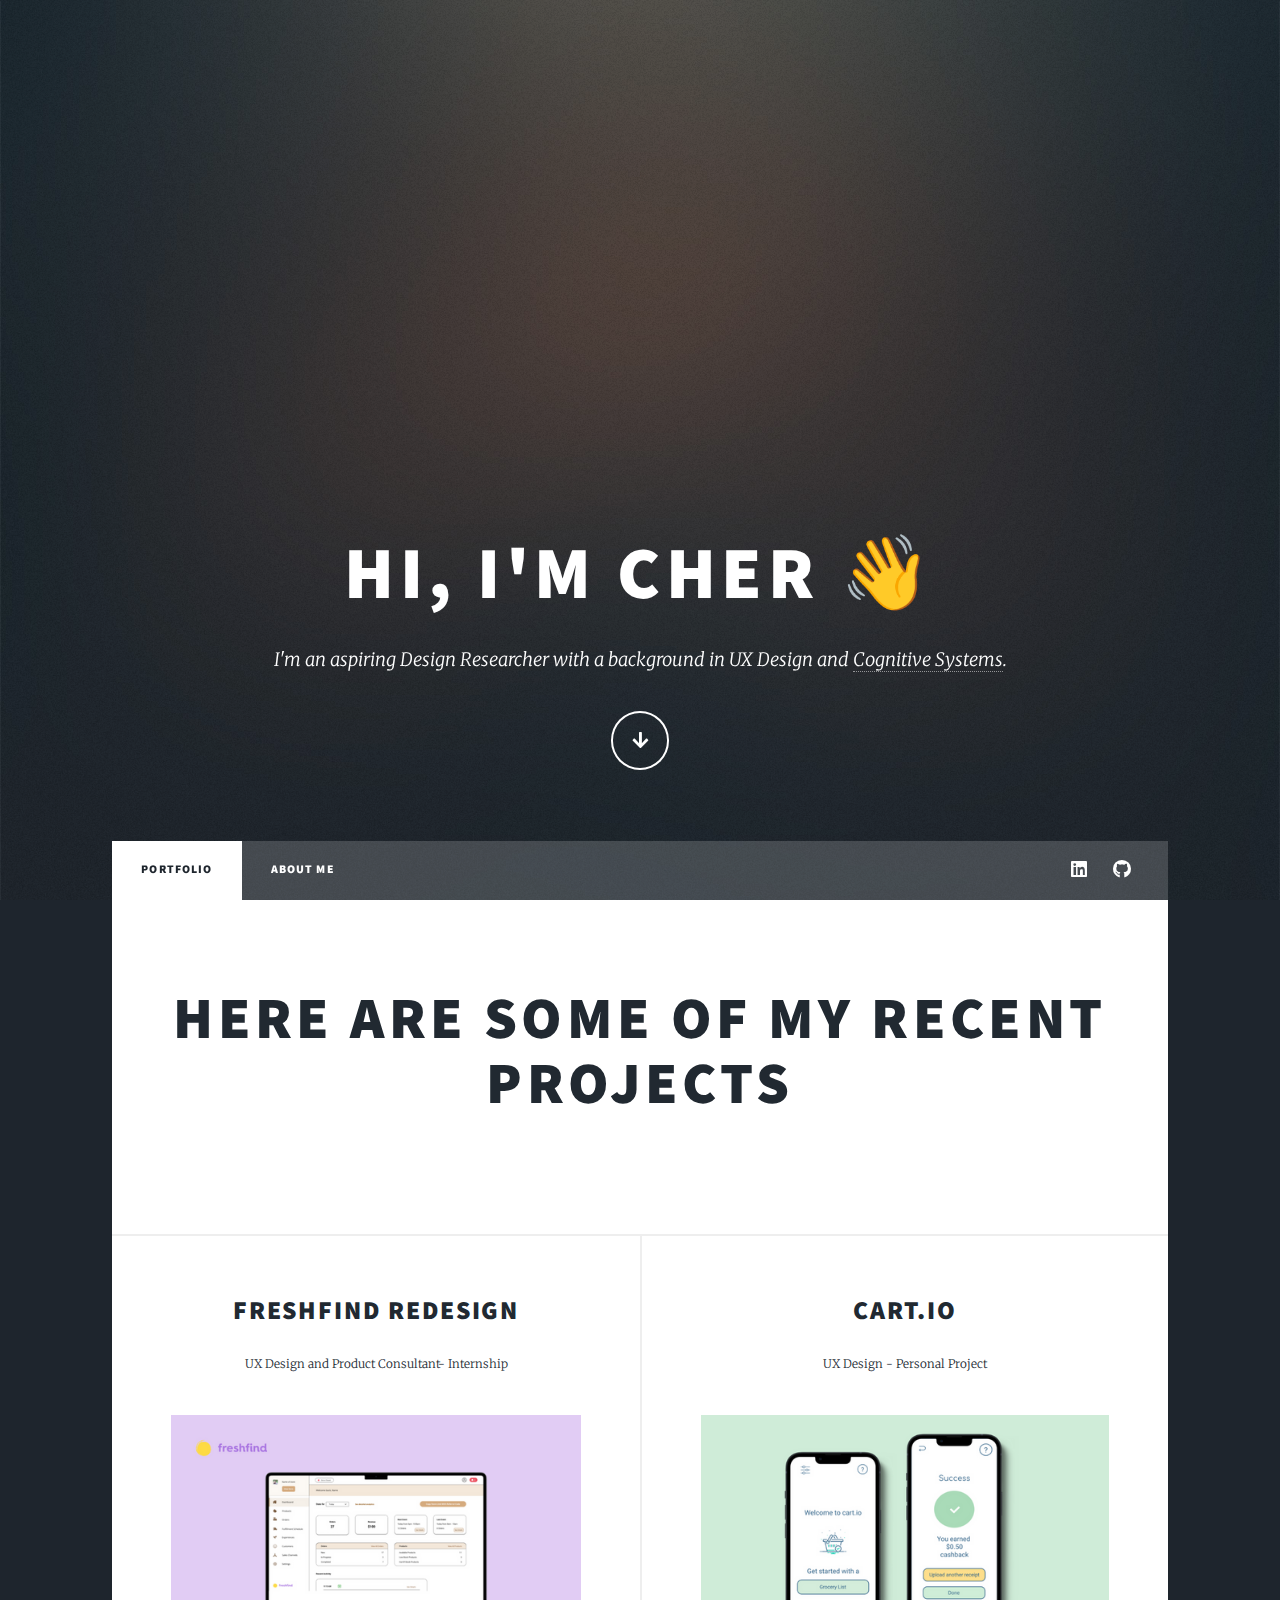
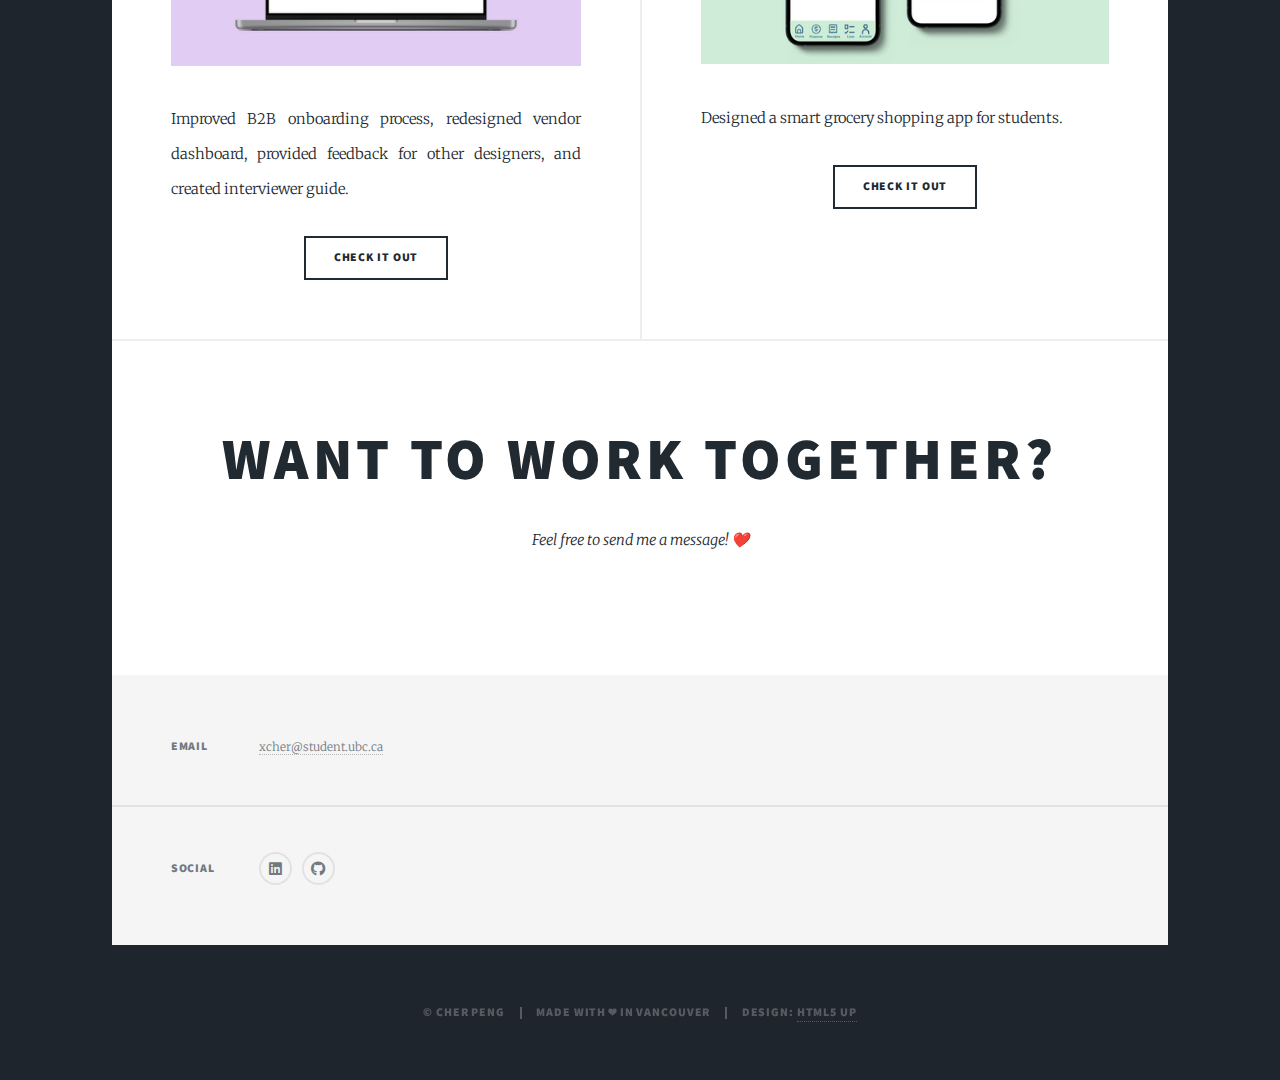
==== index.html @ 1775acbb "Add files via upload" ====
<!DOCTYPE HTML>
<!--
	Massively by HTML5 UP
	html5up.net | @ajlkn
	Free for personal and commercial use under the CCA 3.0 license (html5up.net/license)
-->
<html>
	<head>
		<title>Cher Peng</title>
		<link rel="shortcut icon" type="image/png" href="images/cher.png">
		<meta charset="utf-8" />
		<meta name="viewport" content="width=device-width, initial-scale=1, user-scalable=no" />
		<link rel="stylesheet" href="assets/css/main.css" />
		<noscript><link rel="stylesheet" href="assets/css/noscript.css" /></noscript>
	</head>
	<body class="is-preload">

		<!-- Wrapper -->
			<div id="wrapper" class="fade-in">

				<!-- Intro -->
					<div id="intro">
						<h1>Hi, I'm Cher &#128075;</h1>
						<p>I'm an aspiring Design Researcher with a background in UX Design and <a href="https://cogsys.ubc.ca/about-cogs-2/" target="_blank">Cognitive Systems</a>.</p>
						<div class="centered arrow" text-align="center">
							<ul class="actions">
								<li><a href="#header" class="button icon solid solo fa-arrow-down scrolly">Continue</a></li>
							</ul>
						</div>
					</div>

				<!-- Header -->
					<header id="header">
						<a href="about.html" class="logo">About Me</a>
					</header>

				<!-- Nav -->
					<nav id="nav">
						<ul class="links">
							<li class="active"><a href="index.html">Portfolio</a></li>
							<li><a href="about.html">About Me</a></li>
						</ul>
						<ul class="icons">
							<li><a href="https://www.linkedin.com/in/cher-peng/" target="_blank" class="icon brands fa-linkedin"><span class="label">LinkedIn</span></a></li>
							<li><a href="https://github.com/xcherpeng" target="_blank" class="icon brands fa-github"><span class="label">GitHub</span></a></li>
						</ul>
					</nav>

				<!-- Main -->
					<div id="main">

						<!-- Featured Post -->
							<article class="post featured">
								<header class="major">
									<h2>Here Are Some Of My Recent Projects</h2>
								</header>
							</article>

						<!-- Posts -->
							<section class="posts" id="posts">
								<!-- <article>
									<header>
										<h2><a href="purple.html">Purple Lotus<br />
										</a></h2>
										<span class="date">Product Management, UX Design - Innovation Accelator Project</span>
									</header>
									<a href="purple.html" class="image fit"><img src="images/pic02.png" alt="" /></a>
									<p>Developed a mental health education platform for Asian-Canadian Youth ages 13-24 to
										address cultural stigma and cultural competency gaps in the mental health industry.</p>
									<ul class="actions special">
										<li><a href="purple.html" class="button">Check It Out</a></li>
									</ul>
								</article> -->
								<article>
									<header>
										<h2><a href="freshfind.html">FreshFind Redesign</a></h2>
										<span class="date">UX Design and Product Consultant- Internship</span>
									</header>
									<a href="freshfind.html" class="image fit"><img src="images/freshfind.png" alt="" /></a>
									<p>Improved B2B onboarding process, redesigned vendor dashboard, provided feedback for other designers, and created interviewer guide.</p>
									<ul class="actions special">
										<li><a href="freshfind.html" class="button">Check It Out</a></li>
									</ul>
								</article>
								<!-- <article>
									<header>
										<h2><a href="https://github.com/xcherpeng/Mr_Hippocampus" target="_blank">Mr_Hippocampus</a></h2>
										<span class="date">Project Management, C#, Unity, <br />Machine Learning - Robot Tournament</span>
									</header>
									<a href="https://github.com/xcherpeng/Mr_Hippocampus" target="_blank" class="image fit"><img src="images/pic04.png" alt="" /></a>
									<p>Led a development team to train and implement a ball-collecting robot built in Unity using C#, Generative Adversarial Imitation Learning (GAIL) and 
										Behavioural Cloning.
									</p>
									<ul class="actions special">
										<li><a href="https://github.com/xcherpeng/Mr_Hippocampus" target="_blank" class="button">Check It Out</a></li>
									</ul>
								</article> -->
								
								<article>
									<header>
										<h2><a href="cartio.html">Cart.io</a></h2>
										<span class="date">UX Design - Personal Project</span>
									</header>
									<a href="cartio.html" class="image fit"><img src="images/pic03.png" alt="" /></a>
									<p>Designed a smart grocery shopping app for students.</p>
									<ul class="actions special">
										<li><a href="cartio.html" class="button">Check It Out</a></li>
									</ul>
								</article>
							</section>


						<!-- A Lil Bit About Me -->
						<article class="post featured">
							<header class="major" id="about">
								<h2>Want to Work Together?</h2>
								<p>Feel free to send me a message! ❤️<br /></p>
							</header>
						</article>

					</div>

				<!-- Footer -->
					<footer id="footer">
						<section class="split contact">
							<section>
								<h3>Email</h3>
								<p><a href="#">xcher@student.ubc.ca</a></p>
							</section>
							<section>
								<h3>Social</h3>
								<ul class="icons alt">
									<li><a href="https://www.linkedin.com/in/cher-peng/" target="_blank" class="icon brands fa-linkedin"><span class="label">LinkedIn</span></a></li>
									<li><a href="https://github.com/xcherpeng" target="_blank" class="icon brands fa-github"><span class="label">GitHub</span></a></li>
								</ul>
							</section>
						</section>
					</footer>

				<!-- Copyright -->
					<div id="copyright">
						<ul><li>&copy; Cher Peng</li><li>Made With &#10084; in Vancouver </li><li>Design: <a href="https://html5up.net">HTML5 UP</a></li></ul>
					</div>

			</div>

		<!-- Scripts -->
			<script src="assets/js/jquery.min.js"></script>
			<script src="assets/js/jquery.scrollex.min.js"></script>
			<script src="assets/js/jquery.scrolly.min.js"></script>
			<script src="assets/js/browser.min.js"></script>
			<script src="assets/js/breakpoints.min.js"></script>
			<script src="assets/js/util.js"></script>
			<script src="assets/js/main.js"></script>

	</body>
</html>
---- assets/css/main.css ----
@import url(fontawesome-all.min.css);
@import url("https://fonts.googleapis.com/css?family=Merriweather:300,700,300italic,700italic|Source+Sans+Pro:900");

/*
	Massively by HTML5 UP
	html5up.net | @ajlkn
	Free for personal and commercial use under the CCA 3.0 license (html5up.net/license)
*/

html, body, div, span, applet, object,
iframe, h1, h2, h3, h4, h5, h6, p, blockquote,
pre, a, abbr, acronym, address, big, cite,
code, del, dfn, em, img, ins, kbd, q, s, samp,
small, strike, strong, sub, sup, tt, var, b,
u, i, center, dl, dt, dd, ol, ul, li, fieldset,
form, label, legend, table, caption, tbody,
tfoot, thead, tr, th, td, article, aside,
canvas, details, embed, figure, figcaption,
footer, header, hgroup, menu, nav, output, ruby,
section, summary, time, mark, audio, video {
	margin: 0;
	padding: 0;
	border: 0;
	font-size: 100%;
	font: inherit;
	vertical-align: baseline;}

article, aside, details, figcaption, figure,
footer, header, hgroup, menu, nav, section {
	display: block;}

body {
	line-height: 1;
}

ol, ul {
	list-style: none;
}

blockquote, q {
	quotes: none;
}

	blockquote:before, blockquote:after, q:before, q:after {
		content: '';
		content: none;
	}

table {
	border-collapse: collapse;
	border-spacing: 0;
}

body {
	-webkit-text-size-adjust: none;
}

mark {
	background-color: transparent;
	color: inherit;
}

input::-moz-focus-inner {
	border: 0;
	padding: 0;
}

input, select, textarea {
	-moz-appearance: none;
	-webkit-appearance: none;
	-ms-appearance: none;
	appearance: none;
}

/* Basic */

	@-ms-viewport {
		width: device-width;
	}

	body {
		-ms-overflow-style: scrollbar;
	}

	@media screen and (max-width: 480px) {

		html, body {
			min-width: 320px;
		}

	}

	html {
		box-sizing: border-box;
	}

	*, *:before, *:after {
		box-sizing: inherit;
	}

	body {
		background-color: #1e252d;
	}

		body.is-preload *, body.is-preload *:before, body.is-preload *:after {
			-moz-animation: none !important;
			-webkit-animation: none !important;
			-ms-animation: none !important;
			animation: none !important;
			-moz-transition: none !important;
			-webkit-transition: none !important;
			-ms-transition: none !important;
			transition: none !important;
		}

/* Type */

	html {
		font-size: 16pt;
	}

		@media screen and (max-width: 1680px) {

			html {
				font-size: 12pt;
			}

		}

		@media screen and (max-width: 1280px) {

			html {
				font-size: 11pt;
			}

		}

		@media screen and (max-width: 360px) {

			html {
				font-size: 10pt;
			}

		}

	body {
		color: #212931;
	}

	body, input, select, textarea {
		font-family: "Merriweather", Georgia, serif;
		font-weight: 300;
		font-size: 1rem;
		line-height: 2.375;
	}

	a {
		-moz-transition: color 0.2s ease-in-out, background-color 0.2s ease-in-out, border-color 0.2s ease-in-out, box-shadow 0.2s ease-in-out;
		-webkit-transition: color 0.2s ease-in-out, background-color 0.2s ease-in-out, border-color 0.2s ease-in-out, box-shadow 0.2s ease-in-out;
		-ms-transition: color 0.2s ease-in-out, background-color 0.2s ease-in-out, border-color 0.2s ease-in-out, box-shadow 0.2s ease-in-out;
		transition: color 0.2s ease-in-out, background-color 0.2s ease-in-out, border-color 0.2s ease-in-out, box-shadow 0.2s ease-in-out;
		border-bottom: dotted 1px;
		text-decoration: none;
	}

		a:hover {
			border-bottom-color: transparent;
		}

	strong, b {
		font-weight: 600;
	}

	em, i {
		font-style: italic;
	}

	p {
		text-align: justify;
		margin: 0 0 2rem 0;
	}

	h1, h2, h3, h4, h5, h6 {
		font-family: "Source Sans Pro", Helvetica, sans-serif;
		font-weight: 900;
		line-height: 1.5;
		letter-spacing: 0.075em;
		text-transform: uppercase;
		margin: 0 0 1rem 0;
	}

		h1 a, h2 a, h3 a, h4 a, h5 a, h6 a {
			border-bottom: 0;
			color: inherit;
			text-decoration: none;
		}

	h1 {
		font-size: 4rem;
		line-height: 1.1;
		margin: 0 0 2rem 0;
	}

	h2 {
		font-size: 1.75rem;
		line-height: 1.3;
		margin: 0 0 1.5rem 0;
	}


	h3 {
		font-size: 1.25rem;
		margin: 0 0 1.5rem 0;
	}

	h4 {
		font-size: 1rem;
	}

	h5 {
		font-size: 0.9rem;
	}

	h6 {
		font-size: 0.8rem;
	}

	sub {
		font-size: 0.8rem;
		position: relative;
		top: 0.5rem;
	}

	sup {
		font-size: 0.8rem;
		position: relative;
		top: -0.5rem;
	}

	blockquote {
		border-left: solid 4px;
		font-style: italic;
		margin: 0 0 2rem 0;
		padding: 0.5rem 0 0.5rem 2rem;
	}

	code {
		border: solid 2px;
		font-family: "Courier New", monospace;
		font-size: 0.9rem;
		margin: 0 0.25rem;
		padding: 0.25rem 0.65rem;
	}

	pre {
		-webkit-overflow-scrolling: touch;
		font-family: "Courier New", monospace;
		font-size: 0.9rem;
		margin: 0 0 2rem 0;
	}

		pre code {
			display: block;
			line-height: 1.75;
			padding: 1rem 1.5rem;
			overflow-x: auto;
		}

	hr {
		border: 0;
		border-bottom: solid 2px;
		margin: 3rem 0;
	}

		hr.major {
			margin: 5rem 0;
		}

	.align-left {
		text-align: left;
	}

	.align-center {
		text-align: center;
	}

	.align-right {
		text-align: right;
	}

	input, select, textarea {
		color: #212931;
	}

	a {
		color: #212931;
		border-bottom-color: rgba(33, 41, 49, 0.5);
	}

		a:hover {
			border-bottom-color: transparent;
			color: #18bfef !important;
		}

	strong, b {
		color: #212931;
	}

	h1, h2, h3, h4, h5, h6 {
		color: #212931;
	}

	blockquote {
		border-left-color: #eeeeee;
	}

	code {
		background: rgba(220, 220, 220, 0.25);
		border-color: #eeeeee;
	}

	hr {
		border-bottom-color: #eeeeee;
	}

/* Row */

	.row {
		display: flex;
		flex-wrap: wrap;
		box-sizing: border-box;
		align-items: stretch;
	}

		.row > * {
			box-sizing: border-box;
		}

		.row.gtr-uniform > * > :last-child {
			margin-bottom: 0;
		}

		.row.aln-left {
			justify-content: flex-start;
		}

		.row.aln-center {
			justify-content: center;
		}

		.row.aln-right {
			justify-content: flex-end;
		}

		.row.aln-top {
			align-items: flex-start;
		}

		.row.aln-middle {
			align-items: center;
		}

		.row.aln-bottom {
			align-items: flex-end;
		}

		.row > .imp {
			order: -1;
		}

		.row > .col-1 {
			width: 8.33333%;
		}

		.row > .off-1 {
			margin-left: 8.33333%;
		}

		.row > .col-2 {
			width: 16.66667%;
		}

		.row > .off-2 {
			margin-left: 16.66667%;
		}

		.row > .col-3 {
			width: 25%;
		}

		.row > .off-3 {
			margin-left: 25%;
		}

		.row > .col-4 {
			width: 33.33333%;
		}

		.row > .off-4 {
			margin-left: 33.33333%;
		}

		.row > .col-5 {
			width: 41.66667%;
		}

		.row > .off-5 {
			margin-left: 41.66667%;
		}

		.row > .col-6 {
			width: 50%;
		}

		.row > .off-6 {
			margin-left: 50%;
		}

		.row > .col-7 {
			width: 58.33333%;
		}

		.row > .off-7 {
			margin-left: 58.33333%;
		}

		.row > .col-8 {
			width: 66.66667%;
		}

		.row > .off-8 {
			margin-left: 66.66667%;
		}

		.row > .col-9 {
			width: 75%;
		}

		.row > .off-9 {
			margin-left: 75%;
		}

		.row > .col-10 {
			width: 83.33333%;
		}

		.row > .off-10 {
			margin-left: 83.33333%;
		}

		.row > .col-11 {
			width: 91.66667%;
		}

		.row > .off-11 {
			margin-left: 91.66667%;
		}

		.row > .col-12 {
			width: 100%;
		}

		.row > .off-12 {
			margin-left: 100%;
		}

		.row.gtr-0 {
			margin-top: 0;
			margin-left: 0rem;
		}

			.row.gtr-0 > * {
				padding: 0 0 0 0rem;
			}

			.row.gtr-0.gtr-uniform {
				margin-top: 0rem;
			}

				.row.gtr-0.gtr-uniform > * {
					padding-top: 0rem;
				}

		.row.gtr-25 {
			margin-top: 0;
			margin-left: -0.375rem;
		}

			.row.gtr-25 > * {
				padding: 0 0 0 0.375rem;
			}

			.row.gtr-25.gtr-uniform {
				margin-top: -0.375rem;
			}

				.row.gtr-25.gtr-uniform > * {
					padding-top: 0.375rem;
				}

		.row.gtr-50 {
			margin-top: 0;
			margin-left: -0.75rem;
		}

			.row.gtr-50 > * {
				padding: 0 0 0 0.75rem;
			}

			.row.gtr-50.gtr-uniform {
				margin-top: -0.75rem;
			}

				.row.gtr-50.gtr-uniform > * {
					padding-top: 0.75rem;
				}

		.row {
			margin-top: 0;
			margin-left: -1.5rem;
		}

			.row > * {
				padding: 0 0 0 1.5rem;
			}

			.row.gtr-uniform {
				margin-top: -1.5rem;
			}

				.row.gtr-uniform > * {
					padding-top: 1.5rem;
				}

		.row.gtr-150 {
			margin-top: 0;
			margin-left: -2.25rem;
		}

			.row.gtr-150 > * {
				padding: 0 0 0 2.25rem;
			}

			.row.gtr-150.gtr-uniform {
				margin-top: -2.25rem;
			}

				.row.gtr-150.gtr-uniform > * {
					padding-top: 2.25rem;
				}

		.row.gtr-200 {
			margin-top: 0;
			margin-left: -3rem;
		}

			.row.gtr-200 > * {
				padding: 0 0 0 3rem;
			}

			.row.gtr-200.gtr-uniform {
				margin-top: -3rem;
			}

				.row.gtr-200.gtr-uniform > * {
					padding-top: 3rem;
				}

		@media screen and (max-width: 1680px) {

			.row {
				display: flex;
				flex-wrap: wrap;
				box-sizing: border-box;
				align-items: stretch;
			}

				.row > * {
					box-sizing: border-box;
				}

				.row.gtr-uniform > * > :last-child {
					margin-bottom: 0;
				}

				.row.aln-left {
					justify-content: flex-start;
				}

				.row.aln-center {
					justify-content: center;
				}

				.row.aln-right {
					justify-content: flex-end;
				}

				.row.aln-top {
					align-items: flex-start;
				}

				.row.aln-middle {
					align-items: center;
				}

				.row.aln-bottom {
					align-items: flex-end;
				}

				.row > .imp-xlarge {
					order: -1;
				}

				.row > .col-1-xlarge {
					width: 8.33333%;
				}

				.row > .off-1-xlarge {
					margin-left: 8.33333%;
				}

				.row > .col-2-xlarge {
					width: 16.66667%;
				}

				.row > .off-2-xlarge {
					margin-left: 16.66667%;
				}

				.row > .col-3-xlarge {
					width: 25%;
				}

				.row > .off-3-xlarge {
					margin-left: 25%;
				}

				.row > .col-4-xlarge {
					width: 33.33333%;
				}

				.row > .off-4-xlarge {
					margin-left: 33.33333%;
				}

				.row > .col-5-xlarge {
					width: 41.66667%;
				}

				.row > .off-5-xlarge {
					margin-left: 41.66667%;
				}

				.row > .col-6-xlarge {
					width: 50%;
				}

				.row > .off-6-xlarge {
					margin-left: 50%;
				}

				.row > .col-7-xlarge {
					width: 58.33333%;
				}

				.row > .off-7-xlarge {
					margin-left: 58.33333%;
				}

				.row > .col-8-xlarge {
					width: 66.66667%;
				}

				.row > .off-8-xlarge {
					margin-left: 66.66667%;
				}

				.row > .col-9-xlarge {
					width: 75%;
				}

				.row > .off-9-xlarge {
					margin-left: 75%;
				}

				.row > .col-10-xlarge {
					width: 83.33333%;
				}

				.row > .off-10-xlarge {
					margin-left: 83.33333%;
				}

				.row > .col-11-xlarge {
					width: 91.66667%;
				}

				.row > .off-11-xlarge {
					margin-left: 91.66667%;
				}

				.row > .col-12-xlarge {
					width: 100%;
				}

				.row > .off-12-xlarge {
					margin-left: 100%;
				}

				.row.gtr-0 {
					margin-top: 0;
					margin-left: 0rem;
				}

					.row.gtr-0 > * {
						padding: 0 0 0 0rem;
					}

					.row.gtr-0.gtr-uniform {
						margin-top: 0rem;
					}

						.row.gtr-0.gtr-uniform > * {
							padding-top: 0rem;
						}

				.row.gtr-25 {
					margin-top: 0;
					margin-left: -0.375rem;
				}

					.row.gtr-25 > * {
						padding: 0 0 0 0.375rem;
					}

					.row.gtr-25.gtr-uniform {
						margin-top: -0.375rem;
					}

						.row.gtr-25.gtr-uniform > * {
							padding-top: 0.375rem;
						}

				.row.gtr-50 {
					margin-top: 0;
					margin-left: -0.75rem;
				}

					.row.gtr-50 > * {
						padding: 0 0 0 0.75rem;
					}

					.row.gtr-50.gtr-uniform {
						margin-top: -0.75rem;
					}

						.row.gtr-50.gtr-uniform > * {
							padding-top: 0.75rem;
						}

				.row {
					margin-top: 0;
					margin-left: -1.5rem;
				}

					.row > * {
						padding: 0 0 0 1.5rem;
					}

					.row.gtr-uniform {
						margin-top: -1.5rem;
					}

						.row.gtr-uniform > * {
							padding-top: 1.5rem;
						}

				.row.gtr-150 {
					margin-top: 0;
					margin-left: -2.25rem;
				}

					.row.gtr-150 > * {
						padding: 0 0 0 2.25rem;
					}

					.row.gtr-150.gtr-uniform {
						margin-top: -2.25rem;
					}

						.row.gtr-150.gtr-uniform > * {
							padding-top: 2.25rem;
						}

				.row.gtr-200 {
					margin-top: 0;
					margin-left: -3rem;
				}

					.row.gtr-200 > * {
						padding: 0 0 0 3rem;
					}

					.row.gtr-200.gtr-uniform {
						margin-top: -3rem;
					}

						.row.gtr-200.gtr-uniform > * {
							padding-top: 3rem;
						}

		}

		@media screen and (max-width: 1280px) {

			.row {
				display: flex;
				flex-wrap: wrap;
				box-sizing: border-box;
				align-items: stretch;
			}

				.row > * {
					box-sizing: border-box;
				}

				.row.gtr-uniform > * > :last-child {
					margin-bottom: 0;
				}

				.row.aln-left {
					justify-content: flex-start;
				}

				.row.aln-center {
					justify-content: center;
				}

				.row.aln-right {
					justify-content: flex-end;
				}

				.row.aln-top {
					align-items: flex-start;
				}

				.row.aln-middle {
					align-items: center;
				}

				.row.aln-bottom {
					align-items: flex-end;
				}

				.row > .imp-large {
					order: -1;
				}

				.row > .col-1-large {
					width: 8.33333%;
				}

				.row > .off-1-large {
					margin-left: 8.33333%;
				}

				.row > .col-2-large {
					width: 16.66667%;
				}

				.row > .off-2-large {
					margin-left: 16.66667%;
				}

				.row > .col-3-large {
					width: 25%;
				}

				.row > .off-3-large {
					margin-left: 25%;
				}

				.row > .col-4-large {
					width: 33.33333%;
				}

				.row > .off-4-large {
					margin-left: 33.33333%;
				}

				.row > .col-5-large {
					width: 41.66667%;
				}

				.row > .off-5-large {
					margin-left: 41.66667%;
				}

				.row > .col-6-large {
					width: 50%;
				}

				.row > .off-6-large {
					margin-left: 50%;
				}

				.row > .col-7-large {
					width: 58.33333%;
				}

				.row > .off-7-large {
					margin-left: 58.33333%;
				}

				.row > .col-8-large {
					width: 66.66667%;
				}

				.row > .off-8-large {
					margin-left: 66.66667%;
				}

				.row > .col-9-large {
					width: 75%;
				}

				.row > .off-9-large {
					margin-left: 75%;
				}

				.row > .col-10-large {
					width: 83.33333%;
				}

				.row > .off-10-large {
					margin-left: 83.33333%;
				}

				.row > .col-11-large {
					width: 91.66667%;
				}

				.row > .off-11-large {
					margin-left: 91.66667%;
				}

				.row > .col-12-large {
					width: 100%;
				}

				.row > .off-12-large {
					margin-left: 100%;
				}

				.row.gtr-0 {
					margin-top: 0;
					margin-left: 0rem;
				}

					.row.gtr-0 > * {
						padding: 0 0 0 0rem;
					}

					.row.gtr-0.gtr-uniform {
						margin-top: 0rem;
					}

						.row.gtr-0.gtr-uniform > * {
							padding-top: 0rem;
						}

				.row.gtr-25 {
					margin-top: 0;
					margin-left: -0.375rem;
				}

					.row.gtr-25 > * {
						padding: 0 0 0 0.375rem;
					}

					.row.gtr-25.gtr-uniform {
						margin-top: -0.375rem;
					}

						.row.gtr-25.gtr-uniform > * {
							padding-top: 0.375rem;
						}

				.row.gtr-50 {
					margin-top: 0;
					margin-left: -0.75rem;
				}

					.row.gtr-50 > * {
						padding: 0 0 0 0.75rem;
					}

					.row.gtr-50.gtr-uniform {
						margin-top: -0.75rem;
					}

						.row.gtr-50.gtr-uniform > * {
							padding-top: 0.75rem;
						}

				.row {
					margin-top: 0;
					margin-left: -1.5rem;
				}

					.row > * {
						padding: 0 0 0 1.5rem;
					}

					.row.gtr-uniform {
						margin-top: -1.5rem;
					}

						.row.gtr-uniform > * {
							padding-top: 1.5rem;
						}

				.row.gtr-150 {
					margin-top: 0;
					margin-left: -2.25rem;
				}

					.row.gtr-150 > * {
						padding: 0 0 0 2.25rem;
					}

					.row.gtr-150.gtr-uniform {
						margin-top: -2.25rem;
					}

						.row.gtr-150.gtr-uniform > * {
							padding-top: 2.25rem;
						}

				.row.gtr-200 {
					margin-top: 0;
					margin-left: -3rem;
				}

					.row.gtr-200 > * {
						padding: 0 0 0 3rem;
					}

					.row.gtr-200.gtr-uniform {
						margin-top: -3rem;
					}

						.row.gtr-200.gtr-uniform > * {
							padding-top: 3rem;
						}

		}

		@media screen and (max-width: 980px) {

			.row {
				display: flex;
				flex-wrap: wrap;
				box-sizing: border-box;
				align-items: stretch;
			}

				.row > * {
					box-sizing: border-box;
				}

				.row.gtr-uniform > * > :last-child {
					margin-bottom: 0;
				}

				.row.aln-left {
					justify-content: flex-start;
				}

				.row.aln-center {
					justify-content: center;
				}

				.row.aln-right {
					justify-content: flex-end;
				}

				.row.aln-top {
					align-items: flex-start;
				}

				.row.aln-middle {
					align-items: center;
				}

				.row.aln-bottom {
					align-items: flex-end;
				}

				.row > .imp-medium {
					order: -1;
				}

				.row > .col-1-medium {
					width: 8.33333%;
				}

				.row > .off-1-medium {
					margin-left: 8.33333%;
				}

				.row > .col-2-medium {
					width: 16.66667%;
				}

				.row > .off-2-medium {
					margin-left: 16.66667%;
				}

				.row > .col-3-medium {
					width: 25%;
				}

				.row > .off-3-medium {
					margin-left: 25%;
				}

				.row > .col-4-medium {
					width: 33.33333%;
				}

				.row > .off-4-medium {
					margin-left: 33.33333%;
				}

				.row > .col-5-medium {
					width: 41.66667%;
				}

				.row > .off-5-medium {
					margin-left: 41.66667%;
				}

				.row > .col-6-medium {
					width: 50%;
				}

				.row > .off-6-medium {
					margin-left: 50%;
				}

				.row > .col-7-medium {
					width: 58.33333%;
				}

				.row > .off-7-medium {
					margin-left: 58.33333%;
				}

				.row > .col-8-medium {
					width: 66.66667%;
				}

				.row > .off-8-medium {
					margin-left: 66.66667%;
				}

				.row > .col-9-medium {
					width: 75%;
				}

				.row > .off-9-medium {
					margin-left: 75%;
				}

				.row > .col-10-medium {
					width: 83.33333%;
				}

				.row > .off-10-medium {
					margin-left: 83.33333%;
				}

				.row > .col-11-medium {
					width: 91.66667%;
				}

				.row > .off-11-medium {
					margin-left: 91.66667%;
				}

				.row > .col-12-medium {
					width: 100%;
				}

				.row > .off-12-medium {
					margin-left: 100%;
				}

				.row.gtr-0 {
					margin-top: 0;
					margin-left: 0rem;
				}

					.row.gtr-0 > * {
						padding: 0 0 0 0rem;
					}

					.row.gtr-0.gtr-uniform {
						margin-top: 0rem;
					}

						.row.gtr-0.gtr-uniform > * {
							padding-top: 0rem;
						}

				.row.gtr-25 {
					margin-top: 0;
					margin-left: -0.375rem;
				}

					.row.gtr-25 > * {
						padding: 0 0 0 0.375rem;
					}

					.row.gtr-25.gtr-uniform {
						margin-top: -0.375rem;
					}

						.row.gtr-25.gtr-uniform > * {
							padding-top: 0.375rem;
						}

				.row.gtr-50 {
					margin-top: 0;
					margin-left: -0.75rem;
				}

					.row.gtr-50 > * {
						padding: 0 0 0 0.75rem;
					}

					.row.gtr-50.gtr-uniform {
						margin-top: -0.75rem;
					}

						.row.gtr-50.gtr-uniform > * {
							padding-top: 0.75rem;
						}

				.row {
					margin-top: 0;
					margin-left: -1.5rem;
				}

					.row > * {
						padding: 0 0 0 1.5rem;
					}

					.row.gtr-uniform {
						margin-top: -1.5rem;
					}

						.row.gtr-uniform > * {
							padding-top: 1.5rem;
						}

				.row.gtr-150 {
					margin-top: 0;
					margin-left: -2.25rem;
				}

					.row.gtr-150 > * {
						padding: 0 0 0 2.25rem;
					}

					.row.gtr-150.gtr-uniform {
						margin-top: -2.25rem;
					}

						.row.gtr-150.gtr-uniform > * {
							padding-top: 2.25rem;
						}

				.row.gtr-200 {
					margin-top: 0;
					margin-left: -3rem;
				}

					.row.gtr-200 > * {
						padding: 0 0 0 3rem;
					}

					.row.gtr-200.gtr-uniform {
						margin-top: -3rem;
					}

						.row.gtr-200.gtr-uniform > * {
							padding-top: 3rem;
						}

		}

		@media screen and (max-width: 736px) {

			.row {
				display: flex;
				flex-wrap: wrap;
				box-sizing: border-box;
				align-items: stretch;
			}

				.row > * {
					box-sizing: border-box;
				}

				.row.gtr-uniform > * > :last-child {
					margin-bottom: 0;
				}

				.row.aln-left {
					justify-content: flex-start;
				}

				.row.aln-center {
					justify-content: center;
				}

				.row.aln-right {
					justify-content: flex-end;
				}

				.row.aln-top {
					align-items: flex-start;
				}

				.row.aln-middle {
					align-items: center;
				}

				.row.aln-bottom {
					align-items: flex-end;
				}

				.row > .imp-small {
					order: -1;
				}

				.row > .col-1-small {
					width: 8.33333%;
				}

				.row > .off-1-small {
					margin-left: 8.33333%;
				}

				.row > .col-2-small {
					width: 16.66667%;
				}

				.row > .off-2-small {
					margin-left: 16.66667%;
				}

				.row > .col-3-small {
					width: 25%;
				}

				.row > .off-3-small {
					margin-left: 25%;
				}

				.row > .col-4-small {
					width: 33.33333%;
				}

				.row > .off-4-small {
					margin-left: 33.33333%;
				}

				.row > .col-5-small {
					width: 41.66667%;
				}

				.row > .off-5-small {
					margin-left: 41.66667%;
				}

				.row > .col-6-small {
					width: 50%;
				}

				.row > .off-6-small {
					margin-left: 50%;
				}

				.row > .col-7-small {
					width: 58.33333%;
				}

				.row > .off-7-small {
					margin-left: 58.33333%;
				}

				.row > .col-8-small {
					width: 66.66667%;
				}

				.row > .off-8-small {
					margin-left: 66.66667%;
				}

				.row > .col-9-small {
					width: 75%;
				}

				.row > .off-9-small {
					margin-left: 75%;
				}

				.row > .col-10-small {
					width: 83.33333%;
				}

				.row > .off-10-small {
					margin-left: 83.33333%;
				}

				.row > .col-11-small {
					width: 91.66667%;
				}

				.row > .off-11-small {
					margin-left: 91.66667%;
				}

				.row > .col-12-small {
					width: 100%;
				}

				.row > .off-12-small {
					margin-left: 100%;
				}

				.row.gtr-0 {
					margin-top: 0;
					margin-left: 0rem;
				}

					.row.gtr-0 > * {
						padding: 0 0 0 0rem;
					}

					.row.gtr-0.gtr-uniform {
						margin-top: 0rem;
					}

						.row.gtr-0.gtr-uniform > * {
							padding-top: 0rem;
						}

				.row.gtr-25 {
					margin-top: 0;
					margin-left: -0.375rem;
				}

					.row.gtr-25 > * {
						padding: 0 0 0 0.375rem;
					}

					.row.gtr-25.gtr-uniform {
						margin-top: -0.375rem;
					}

						.row.gtr-25.gtr-uniform > * {
							padding-top: 0.375rem;
						}

				.row.gtr-50 {
					margin-top: 0;
					margin-left: -0.75rem;
				}

					.row.gtr-50 > * {
						padding: 0 0 0 0.75rem;
					}

					.row.gtr-50.gtr-uniform {
						margin-top: -0.75rem;
					}

						.row.gtr-50.gtr-uniform > * {
							padding-top: 0.75rem;
						}

				.row {
					margin-top: 0;
					margin-left: -1.5rem;
				}

					.row > * {
						padding: 0 0 0 1.5rem;
					}

					.row.gtr-uniform {
						margin-top: -1.5rem;
					}

						.row.gtr-uniform > * {
							padding-top: 1.5rem;
						}

				.row.gtr-150 {
					margin-top: 0;
					margin-left: -2.25rem;
				}

					.row.gtr-150 > * {
						padding: 0 0 0 2.25rem;
					}

					.row.gtr-150.gtr-uniform {
						margin-top: -2.25rem;
					}

						.row.gtr-150.gtr-uniform > * {
							padding-top: 2.25rem;
						}

				.row.gtr-200 {
					margin-top: 0;
					margin-left: -3rem;
				}

					.row.gtr-200 > * {
						padding: 0 0 0 3rem;
					}

					.row.gtr-200.gtr-uniform {
						margin-top: -3rem;
					}

						.row.gtr-200.gtr-uniform > * {
							padding-top: 3rem;
						}

		}

		@media screen and (max-width: 480px) {

			.row {
				display: flex;
				flex-wrap: wrap;
				box-sizing: border-box;
				align-items: stretch;
			}

				.row > * {
					box-sizing: border-box;
				}

				.row.gtr-uniform > * > :last-child {
					margin-bottom: 0;
				}

				.row.aln-left {
					justify-content: flex-start;
				}

				.row.aln-center {
					justify-content: center;
				}

				.row.aln-right {
					justify-content: flex-end;
				}

				.row.aln-top {
					align-items: flex-start;
				}

				.row.aln-middle {
					align-items: center;
				}

				.row.aln-bottom {
					align-items: flex-end;
				}

				.row > .imp-xsmall {
					order: -1;
				}

				.row > .col-1-xsmall {
					width: 8.33333%;
				}

				.row > .off-1-xsmall {
					margin-left: 8.33333%;
				}

				.row > .col-2-xsmall {
					width: 16.66667%;
				}

				.row > .off-2-xsmall {
					margin-left: 16.66667%;
				}

				.row > .col-3-xsmall {
					width: 25%;
				}

				.row > .off-3-xsmall {
					margin-left: 25%;
				}

				.row > .col-4-xsmall {
					width: 33.33333%;
				}

				.row > .off-4-xsmall {
					margin-left: 33.33333%;
				}

				.row > .col-5-xsmall {
					width: 41.66667%;
				}

				.row > .off-5-xsmall {
					margin-left: 41.66667%;
				}

				.row > .col-6-xsmall {
					width: 50%;
				}

				.row > .off-6-xsmall {
					margin-left: 50%;
				}

				.row > .col-7-xsmall {
					width: 58.33333%;
				}

				.row > .off-7-xsmall {
					margin-left: 58.33333%;
				}

				.row > .col-8-xsmall {
					width: 66.66667%;
				}

				.row > .off-8-xsmall {
					margin-left: 66.66667%;
				}

				.row > .col-9-xsmall {
					width: 75%;
				}

				.row > .off-9-xsmall {
					margin-left: 75%;
				}

				.row > .col-10-xsmall {
					width: 83.33333%;
				}

				.row > .off-10-xsmall {
					margin-left: 83.33333%;
				}

				.row > .col-11-xsmall {
					width: 91.66667%;
				}

				.row > .off-11-xsmall {
					margin-left: 91.66667%;
				}

				.row > .col-12-xsmall {
					width: 100%;
				}

				.row > .off-12-xsmall {
					margin-left: 100%;
				}

				.row.gtr-0 {
					margin-top: 0;
					margin-left: 0rem;
				}

					.row.gtr-0 > * {
						padding: 0 0 0 0rem;
					}

					.row.gtr-0.gtr-uniform {
						margin-top: 0rem;
					}

						.row.gtr-0.gtr-uniform > * {
							padding-top: 0rem;
						}

				.row.gtr-25 {
					margin-top: 0;
					margin-left: -0.375rem;
				}

					.row.gtr-25 > * {
						padding: 0 0 0 0.375rem;
					}

					.row.gtr-25.gtr-uniform {
						margin-top: -0.375rem;
					}

						.row.gtr-25.gtr-uniform > * {
							padding-top: 0.375rem;
						}

				.row.gtr-50 {
					margin-top: 0;
					margin-left: -0.75rem;
				}

					.row.gtr-50 > * {
						padding: 0 0 0 0.75rem;
					}

					.row.gtr-50.gtr-uniform {
						margin-top: -0.75rem;
					}

						.row.gtr-50.gtr-uniform > * {
							padding-top: 0.75rem;
						}

				.row {
					margin-top: 0;
					margin-left: -1.5rem;
				}

					.row > * {
						padding: 0 0 0 1.5rem;
					}

					.row.gtr-uniform {
						margin-top: -1.5rem;
					}

						.row.gtr-uniform > * {
							padding-top: 1.5rem;
						}

				.row.gtr-150 {
					margin-top: 0;
					margin-left: -2.25rem;
				}

					.row.gtr-150 > * {
						padding: 0 0 0 2.25rem;
					}

					.row.gtr-150.gtr-uniform {
						margin-top: -2.25rem;
					}

						.row.gtr-150.gtr-uniform > * {
							padding-top: 2.25rem;
						}

				.row.gtr-200 {
					margin-top: 0;
					margin-left: -3rem;
				}

					.row.gtr-200 > * {
						padding: 0 0 0 3rem;
					}

					.row.gtr-200.gtr-uniform {
						margin-top: -3rem;
					}

						.row.gtr-200.gtr-uniform > * {
							padding-top: 3rem;
						}

		}

		@media screen and (max-width: 360px) {

			.row {
				display: flex;
				flex-wrap: wrap;
				box-sizing: border-box;
				align-items: stretch;
			}

				.row > * {
					box-sizing: border-box;
				}

				.row.gtr-uniform > * > :last-child {
					margin-bottom: 0;
				}

				.row.aln-left {
					justify-content: flex-start;
				}

				.row.aln-center {
					justify-content: center;
				}

				.row.aln-right {
					justify-content: flex-end;
				}

				.row.aln-top {
					align-items: flex-start;
				}

				.row.aln-middle {
					align-items: center;
				}

				.row.aln-bottom {
					align-items: flex-end;
				}

				.row > .imp-xxsmall {
					order: -1;
				}

				.row > .col-1-xxsmall {
					width: 8.33333%;
				}

				.row > .off-1-xxsmall {
					margin-left: 8.33333%;
				}

				.row > .col-2-xxsmall {
					width: 16.66667%;
				}

				.row > .off-2-xxsmall {
					margin-left: 16.66667%;
				}

				.row > .col-3-xxsmall {
					width: 25%;
				}

				.row > .off-3-xxsmall {
					margin-left: 25%;
				}

				.row > .col-4-xxsmall {
					width: 33.33333%;
				}

				.row > .off-4-xxsmall {
					margin-left: 33.33333%;
				}

				.row > .col-5-xxsmall {
					width: 41.66667%;
				}

				.row > .off-5-xxsmall {
					margin-left: 41.66667%;
				}

				.row > .col-6-xxsmall {
					width: 50%;
				}

				.row > .off-6-xxsmall {
					margin-left: 50%;
				}

				.row > .col-7-xxsmall {
					width: 58.33333%;
				}

				.row > .off-7-xxsmall {
					margin-left: 58.33333%;
				}

				.row > .col-8-xxsmall {
					width: 66.66667%;
				}

				.row > .off-8-xxsmall {
					margin-left: 66.66667%;
				}

				.row > .col-9-xxsmall {
					width: 75%;
				}

				.row > .off-9-xxsmall {
					margin-left: 75%;
				}

				.row > .col-10-xxsmall {
					width: 83.33333%;
				}

				.row > .off-10-xxsmall {
					margin-left: 83.33333%;
				}

				.row > .col-11-xxsmall {
					width: 91.66667%;
				}

				.row > .off-11-xxsmall {
					margin-left: 91.66667%;
				}

				.row > .col-12-xxsmall {
					width: 100%;
				}

				.row > .off-12-xxsmall {
					margin-left: 100%;
				}

				.row.gtr-0 {
					margin-top: 0;
					margin-left: 0rem;
				}

					.row.gtr-0 > * {
						padding: 0 0 0 0rem;
					}

					.row.gtr-0.gtr-uniform {
						margin-top: 0rem;
					}

						.row.gtr-0.gtr-uniform > * {
							padding-top: 0rem;
						}

				.row.gtr-25 {
					margin-top: 0;
					margin-left: -0.375rem;
				}

					.row.gtr-25 > * {
						padding: 0 0 0 0.375rem;
					}

					.row.gtr-25.gtr-uniform {
						margin-top: -0.375rem;
					}

						.row.gtr-25.gtr-uniform > * {
							padding-top: 0.375rem;
						}

				.row.gtr-50 {
					margin-top: 0;
					margin-left: -0.75rem;
				}

					.row.gtr-50 > * {
						padding: 0 0 0 0.75rem;
					}

					.row.gtr-50.gtr-uniform {
						margin-top: -0.75rem;
					}

						.row.gtr-50.gtr-uniform > * {
							padding-top: 0.75rem;
						}

				.row {
					margin-top: 0;
					margin-left: -1.5rem;
				}

					.row > * {
						padding: 0 0 0 1.5rem;
					}

					.row.gtr-uniform {
						margin-top: -1.5rem;
					}

						.row.gtr-uniform > * {
							padding-top: 1.5rem;
						}

				.row.gtr-150 {
					margin-top: 0;
					margin-left: -2.25rem;
				}

					.row.gtr-150 > * {
						padding: 0 0 0 2.25rem;
					}

					.row.gtr-150.gtr-uniform {
						margin-top: -2.25rem;
					}

						.row.gtr-150.gtr-uniform > * {
							padding-top: 2.25rem;
						}

				.row.gtr-200 {
					margin-top: 0;
					margin-left: -3rem;
				}

					.row.gtr-200 > * {
						padding: 0 0 0 3rem;
					}

					.row.gtr-200.gtr-uniform {
						margin-top: -3rem;
					}

						.row.gtr-200.gtr-uniform > * {
							padding-top: 3rem;
						}

		}

/* Box */

	.box {
		border: solid 2px;
		margin-bottom: 2rem;
		padding: 1.5rem;
	}

		.box > :last-child,
		.box > :last-child > :last-child,
		.box > :last-child > :last-child > :last-child {
			margin-bottom: 0;
		}

		.box.alt {
			border: 0;
			border-radius: 0;
			padding: 0;
		}

	.box {
		border-color: #eeeeee;
	}

/* Button */

	input[type="submit"],
	input[type="reset"],
	input[type="button"],
	button,
	.button {
		-moz-appearance: none;
		-webkit-appearance: none;
		-ms-appearance: none;
		appearance: none;
		-moz-transition: background-color 0.2s ease-in-out, box-shadow 0.2s ease-in-out, color 0.2s ease-in-out;
		-webkit-transition: background-color 0.2s ease-in-out, box-shadow 0.2s ease-in-out, color 0.2s ease-in-out;
		-ms-transition: background-color 0.2s ease-in-out, box-shadow 0.2s ease-in-out, color 0.2s ease-in-out;
		transition: background-color 0.2s ease-in-out, box-shadow 0.2s ease-in-out, color 0.2s ease-in-out;
		border: 0;
		border-radius: 0;
		cursor: pointer;
		display: inline-block;
		font-family: "Source Sans Pro", Helvetica, sans-serif;
		font-size: 0.8rem;
		font-weight: 900;
		letter-spacing: 0.075em;
		height: 3rem;
		line-height: 3rem;
		padding: 0 2rem;
		text-align: center;
		text-decoration: none;
		text-transform: uppercase;
		white-space: nowrap;
	}

		input[type="submit"].icon:before,
		input[type="reset"].icon:before,
		input[type="button"].icon:before,
		button.icon:before,
		.button.icon:before {
			margin-right: 0.5rem;
		}

		input[type="submit"].icon.solo,
		input[type="reset"].icon.solo,
		input[type="button"].icon.solo,
		button.icon.solo,
		.button.icon.solo {
			position: relative;
			width: 4rem;
			height: 4rem;
			line-height: 4rem;
			border-radius: 4rem;
			text-indent: 4rem;
			overflow: hidden;
			padding: 0;
			white-space: nowrap;
		}

			input[type="submit"].icon.solo:before,
			input[type="reset"].icon.solo:before,
			input[type="button"].icon.solo:before,
			button.icon.solo:before,
			.button.icon.solo:before {
				position: absolute;
				display: block;
				top: 0;
				left: 0;
				width: inherit;
				height: inherit;
				line-height: inherit;
				font-size: 1.25rem;
				margin-right: 0;
				text-align: center;
				text-indent: 0;
			}

		input[type="submit"].fit,
		input[type="reset"].fit,
		input[type="button"].fit,
		button.fit,
		.button.fit {
			width: 100%;
		}

		input[type="submit"].small,
		input[type="reset"].small,
		input[type="button"].small,
		button.small,
		.button.small {
			font-size: 0.7rem;
			height: 2.5rem;
			line-height: 2.5rem;
			padding: 0 1.5rem;
		}

		input[type="submit"].large,
		input[type="reset"].large,
		input[type="button"].large,
		button.large,
		.button.large {
			font-size: 0.9rem;
			height: 3.5rem;
			line-height: 3.5rem;
			padding: 0 2.75rem;
		}

		@media screen and (max-width: 980px) {

			input[type="submit"],
			input[type="reset"],
			input[type="button"],
			button,
			.button {
				font-size: 0.9rem;
				height: 3.25rem;
				line-height: 3.25rem;
			}

				input[type="submit"].large,
				input[type="reset"].large,
				input[type="button"].large,
				button.large,
				.button.large {
					font-size: 1rem;
					height: 3.75rem;
					line-height: 3.75rem;
				}

		}

		input[type="submit"].disabled, input[type="submit"]:disabled,
		input[type="reset"].disabled,
		input[type="reset"]:disabled,
		input[type="button"].disabled,
		input[type="button"]:disabled,
		button.disabled,
		button:disabled,
		.button.disabled,
		.button:disabled {
			pointer-events: none;
			opacity: 0.25;
		}

	input[type="submit"],
	input[type="reset"],
	input[type="button"],
	button,
	.button {
		background-color: transparent;
		box-shadow: inset 0 0 0 2px #212931;
		color: #212931 !important;
	}

		input[type="submit"]:hover,
		input[type="reset"]:hover,
		input[type="button"]:hover,
		button:hover,
		.button:hover {
			box-shadow: inset 0 0 0 2px #18bfef;
			color: #18bfef !important;
		}

		input[type="submit"].primary,
		input[type="reset"].primary,
		input[type="button"].primary,
		button.primary,
		.button.primary {
			background-color: #212931;
			box-shadow: none;
			color: #ffffff !important;
		}

			input[type="submit"].primary:hover,
			input[type="reset"].primary:hover,
			input[type="button"].primary:hover,
			button.primary:hover,
			.button.primary:hover {
				background-color: #18bfef;
			}

/* Form */

	form {
		margin: 0 0 2rem 0;
	}

		form > :last-child {
			margin-bottom: 0;
		}

		form > .fields {
			display: -moz-flex;
			display: -webkit-flex;
			display: -ms-flex;
			display: flex;
			-moz-flex-wrap: wrap;
			-webkit-flex-wrap: wrap;
			-ms-flex-wrap: wrap;
			flex-wrap: wrap;
			width: calc(100% + 3rem);
			margin: -1.5rem 0 2rem -1.5rem;
		}

			form > .fields > .field {
				-moz-flex-grow: 0;
				-webkit-flex-grow: 0;
				-ms-flex-grow: 0;
				flex-grow: 0;
				-moz-flex-shrink: 0;
				-webkit-flex-shrink: 0;
				-ms-flex-shrink: 0;
				flex-shrink: 0;
				padding: 1.5rem 0 0 1.5rem;
				width: calc(100% - 1.5rem);
			}

				form > .fields > .field.half {
					width: calc(50% - 0.75rem);
				}

				form > .fields > .field.third {
					width: calc(100%/3 - 0.5rem);
				}

				form > .fields > .field.quarter {
					width: calc(25% - 0.375rem);
				}

		@media screen and (max-width: 480px) {

			form > .fields {
				width: calc(100% + 3rem);
				margin: -1.5rem 0 2rem -1.5rem;
			}

				form > .fields > .field {
					padding: 1.5rem 0 0 1.5rem;
					width: calc(100% - 1.5rem);
				}

					form > .fields > .field.half {
						width: calc(100% - 1.5rem);
					}

					form > .fields > .field.third {
						width: calc(100% - 1.5rem);
					}

					form > .fields > .field.quarter {
						width: calc(100% - 1.5rem);
					}

		}

	label {
		display: block;
		font-family: "Source Sans Pro", Helvetica, sans-serif;
		font-weight: 900;
		line-height: 1.5;
		letter-spacing: 0.075em;
		font-size: 0.8rem;
		text-transform: uppercase;
		margin: 0 0 0.75rem 0;
	}

		@media screen and (max-width: 980px) {

			label {
				font-size: 0.9rem;
			}

		}

	input[type="text"],
	input[type="password"],
	input[type="email"],
	select,
	textarea {
		-moz-appearance: none;
		-webkit-appearance: none;
		-ms-appearance: none;
		appearance: none;
		background: transparent;
		border-radius: 0;
		border: solid 2px;
		color: inherit;
		display: block;
		outline: 0;
		padding: 0 1rem;
		text-decoration: none;
		width: 100%;
	}

		input[type="text"]:invalid,
		input[type="password"]:invalid,
		input[type="email"]:invalid,
		select:invalid,
		textarea:invalid {
			box-shadow: none;
		}

	select {
		background-size: 1.25rem;
		background-repeat: no-repeat;
		background-position: calc(100% - 1rem) center;
		height: 3rem;
		padding-right: 3rem;
		text-overflow: ellipsis;
	}

		select:focus::-ms-value {
			background-color: transparent;
		}

		select::-ms-expand {
			display: none;
		}

	input[type="text"],
	input[type="password"],
	input[type="email"],
	select {
		height: 3rem;
	}

	textarea {
		padding: 0.75rem 1rem;
	}

	input[type="checkbox"],
	input[type="radio"] {
		-moz-appearance: none;
		-webkit-appearance: none;
		-ms-appearance: none;
		appearance: none;
		display: block;
		float: left;
		margin-right: -2rem;
		opacity: 0;
		width: 1rem;
		z-index: -1;
	}

		input[type="checkbox"] + label,
		input[type="radio"] + label {
			text-decoration: none;
			cursor: pointer;
			display: inline-block;
			font-size: 1rem;
			letter-spacing: 0;
			font-family: "Merriweather", Georgia, serif;
			text-transform: none;
			font-weight: 300;
			padding-left: 2.8rem;
			padding-right: 1rem;
			position: relative;
		}

			input[type="checkbox"] + label:before,
			input[type="radio"] + label:before {
				-moz-osx-font-smoothing: grayscale;
				-webkit-font-smoothing: antialiased;
				display: inline-block;
				font-style: normal;
				font-variant: normal;
				text-rendering: auto;
				line-height: 1;
				text-transform: none !important;
				font-family: 'Font Awesome 5 Free';
				font-weight: 900;
			}

			input[type="checkbox"] + label:before,
			input[type="radio"] + label:before {
				border-radius: 0;
				border: solid 2px;
				content: '';
				display: inline-block;
				font-size: 0.8rem;
				height: 1.8rem;
				left: 0;
				line-height: 1.65rem;
				position: absolute;
				text-align: center;
				top: -0.125rem;
				width: 1.8rem;
			}

		input[type="checkbox"]:checked + label:before,
		input[type="radio"]:checked + label:before {
			content: '\f00c';
		}

	input[type="checkbox"] + label:before {
		border-radius: 0;
	}

	input[type="radio"] + label:before {
		border-radius: 100%;
	}

	::-webkit-input-placeholder {
		opacity: 1.0;
	}

	:-moz-placeholder {
		opacity: 1.0;
	}

	::-moz-placeholder {
		opacity: 1.0;
	}

	:-ms-input-placeholder {
		opacity: 1.0;
	}

	label {
		color: #212931;
	}

	input[type="text"],
	input[type="password"],
	input[type="email"],
	select,
	textarea {
		border-color: #eeeeee;
	}

		input[type="text"]:focus,
		input[type="password"]:focus,
		input[type="email"]:focus,
		select:focus,
		textarea:focus {
			border-color: #18bfef;
		}

	select {
		background-image: url("data:image/svg+xml;charset=utf8,%3Csvg xmlns='http://www.w3.org/2000/svg' width='40' height='40' preserveAspectRatio='none' viewBox='0 0 40 40'%3E%3Cpath d='M9.4,12.3l10.4,10.4l10.4-10.4c0.2-0.2,0.5-0.4,0.9-0.4c0.3,0,0.6,0.1,0.9,0.4l3.3,3.3c0.2,0.2,0.4,0.5,0.4,0.9 c0,0.4-0.1,0.6-0.4,0.9L20.7,31.9c-0.2,0.2-0.5,0.4-0.9,0.4c-0.3,0-0.6-0.1-0.9-0.4L4.3,17.3c-0.2-0.2-0.4-0.5-0.4-0.9 c0-0.4,0.1-0.6,0.4-0.9l3.3-3.3c0.2-0.2,0.5-0.4,0.9-0.4S9.1,12.1,9.4,12.3z' fill='%23eeeeee' /%3E%3C/svg%3E");
	}

		select option {
			background-color: #ffffff;
			color: #212931;
		}

	.select-wrapper:before {
		color: #eeeeee;
	}

	input[type="checkbox"] + label,
	input[type="radio"] + label {
		color: #212931;
	}

		input[type="checkbox"] + label:before,
		input[type="radio"] + label:before {
			border-color: #eeeeee;
		}

	input[type="checkbox"]:checked + label:before,
	input[type="radio"]:checked + label:before {
		background-color: #212931;
		border-color: #212931;
		color: #ffffff;
	}

	input[type="checkbox"]:focus + label:before,
	input[type="radio"]:focus + label:before {
		border-color: #18bfef;
	}

	::-webkit-input-placeholder {
		color: #909498 !important;
	}

	:-moz-placeholder {
		color: #909498 !important;
	}

	::-moz-placeholder {
		color: #909498 !important;
	}

	:-ms-input-placeholder {
		color: #909498 !important;
	}

	.formerize-placeholder {
		color: #909498 !important;
	}

/* Icon */

	.icon {
		text-decoration: none;
		border-bottom: none;
		position: relative;
	}

		.icon:before {
			-moz-osx-font-smoothing: grayscale;
			-webkit-font-smoothing: antialiased;
			display: inline-block;
			font-style: normal;
			font-variant: normal;
			text-rendering: auto;
			line-height: 1;
			text-transform: none !important;
			font-family: 'Font Awesome 5 Free';
			font-weight: 400;
		}

		.icon > .label {
			display: none;
		}

		.icon:before {
			line-height: inherit;
		}

		.icon.solid:before {
			font-weight: 900;
		}

		.icon.brands:before {
			font-family: 'Font Awesome 5 Brands';
		}

/* Image */

	.image {
		border: 0;
		display: inline-block;
		position: relative;
	}

		.image img {
			display: block;
		}


		.image.left, .image.right {
			max-width: 40%;
		}

			.image.left img, .image.right img {
				width: 100%;
			}

		.image.left {
			float: left;
			margin: 0 2rem 2rem 0;
			top: 0.75rem;
		}

		.image.right {
			float: right;
			margin: 0 0 2rem 2rem;
			top: 0.75rem;
		}

		.image.fit {
			display: block;
			margin: 2.5rem 0;
			width: 100%;
		}

			.image.fit:first-child {
				margin-top: 0;
			}

			.image.fit img {
				width: 100%;
			}

		.image.main {
			display: block;
			margin: 4rem 0;
			width: 100%;
		}

			.image.main:first-child {
				margin-top: 0;
			}

			.image.main img {
				width: 100%;
			}

		@media screen and (max-width: 736px) {

			.image.fit {
				margin: 2rem 0;
			}

			.image.main {
				margin: 2rem 0;
			}

		}

	.center {
		display: block;
		margin-left: auto;
		margin-right: auto;
		margin-bottom: 80px;
		width: 50%;
		
	}

	a.image {
		overflow: hidden;
	}

		a.image img {
			-moz-transition: -moz-transform 0.2s ease-out;
			-webkit-transition: -webkit-transform 0.2s ease-out;
			-ms-transition: -ms-transform 0.2s ease-out;
			transition: transform 0.2s ease-out;
		}

		a.image:hover img {
			-moz-transform: scale(1.05);
			-webkit-transform: scale(1.05);
			-ms-transform: scale(1.05);
			transform: scale(1.05);
		}

/* Actions */

	ul.actions {
		display: -moz-flex;
		display: -webkit-flex;
		display: -ms-flex;
		display: flex;
		cursor: default;
		list-style: none;
		margin-left: -1rem;
		padding-left: 0;
	}

		ul.actions li {
			padding: 0 0 0 1rem;
			vertical-align: middle;
		}

		ul.actions.special {
			-moz-justify-content: center;
			-webkit-justify-content: center;
			-ms-justify-content: center;
			justify-content: center;
			width: 100%;
			margin-left: 0;
		}

			ul.actions.special li:first-child {
				padding-left: 0;
			}

		ul.actions.stacked {
			-moz-flex-direction: column;
			-webkit-flex-direction: column;
			-ms-flex-direction: column;
			flex-direction: column;
			margin-left: 0;
		}

			ul.actions.stacked li {
				padding: 1.3rem 0 0 0;
			}

				ul.actions.stacked li:first-child {
					padding-top: 0;
				}

		ul.actions.fit {
			width: calc(100% + 1rem);
		}

			ul.actions.fit li {
				-moz-flex-grow: 1;
				-webkit-flex-grow: 1;
				-ms-flex-grow: 1;
				flex-grow: 1;
				-moz-flex-shrink: 1;
				-webkit-flex-shrink: 1;
				-ms-flex-shrink: 1;
				flex-shrink: 1;
				width: 100%;
			}

				ul.actions.fit li > * {
					width: 100%;
				}

			ul.actions.fit.stacked {
				width: 100%;
			}

		@media screen and (max-width: 480px) {

			ul.actions:not(.fixed) {
				-moz-flex-direction: column;
				-webkit-flex-direction: column;
				-ms-flex-direction: column;
				flex-direction: column;
				margin-left: 0;
				width: 100% !important;
			}

				ul.actions:not(.fixed) li {
					-moz-flex-grow: 1;
					-webkit-flex-grow: 1;
					-ms-flex-grow: 1;
					flex-grow: 1;
					-moz-flex-shrink: 1;
					-webkit-flex-shrink: 1;
					-ms-flex-shrink: 1;
					flex-shrink: 1;
					padding: 1rem 0 0 0;
					text-align: center;
					width: 100%;
				}

					ul.actions:not(.fixed) li > * {
						width: 100%;
					}

					ul.actions:not(.fixed) li:first-child {
						padding-top: 0;
					}

					ul.actions:not(.fixed) li input[type="submit"],
					ul.actions:not(.fixed) li input[type="reset"],
					ul.actions:not(.fixed) li input[type="button"],
					ul.actions:not(.fixed) li button,
					ul.actions:not(.fixed) li .button {
						width: 100%;
					}

						ul.actions:not(.fixed) li input[type="submit"].icon:before,
						ul.actions:not(.fixed) li input[type="reset"].icon:before,
						ul.actions:not(.fixed) li input[type="button"].icon:before,
						ul.actions:not(.fixed) li button.icon:before,
						ul.actions:not(.fixed) li .button.icon:before {
							margin-left: -0.5rem;
						}

		}

/* Icons */

	ul.icons {
		cursor: default;
		list-style: none;
		padding-left: 0;
	}

		ul.icons li {
			display: inline-block;
			padding: 0 0.5rem 0 0;
			vertical-align: middle;
		}

			ul.icons li:last-child {
				padding-right: 0;
			}

			ul.icons li .icon:before {
				width: 2.25rem;
				height: 2.25rem;
				line-height: 2.25rem;
				display: inline-block;
				text-align: center;
				border-radius: 100%;
				font-size: 1.25rem;
			}

		ul.icons.alt li .icon:before {
			-moz-transition: color 0.2s ease-in-out, background-color 0.2s ease-in-out, border-color 0.2s ease-in-out, box-shadow 0.2s ease-in-out;
			-webkit-transition: color 0.2s ease-in-out, background-color 0.2s ease-in-out, border-color 0.2s ease-in-out, box-shadow 0.2s ease-in-out;
			-ms-transition: color 0.2s ease-in-out, background-color 0.2s ease-in-out, border-color 0.2s ease-in-out, box-shadow 0.2s ease-in-out;
			transition: color 0.2s ease-in-out, background-color 0.2s ease-in-out, border-color 0.2s ease-in-out, box-shadow 0.2s ease-in-out;
			font-size: 1rem;
		}

/* List */

	ol {
		list-style: decimal;
		margin: 0 0 2rem 0;
		padding-left: 1.25rem;
	}

		ol li {
			padding-left: 0.25rem;
		}

	ul {
		list-style: disc;
		margin: 0 0 2rem 0;
		padding-left: 1rem;
	}

		ul li {
			padding-left: 0.5rem;
		}

		ul.divided {
			list-style: none;
			padding-left: 0;
		}

			ul.divided li {
				border-top: solid 1px;
				padding: 0.5rem 0;
			}

				ul.divided li:first-child {
					border-top: 0;
					padding-top: 0;
				}

	dl {
		margin: 0 0 2rem 0;
	}

		dl dt {
			display: block;
			font-weight: 600;
			margin: 0 0 1rem 0;
		}

		dl dd {
			margin-left: 2rem;
		}

	ul.divided li {
		border-top-color: #eeeeee;
	}

	ul.icons li a.icon:hover:before {
		color: #18bfef;
	}

	ul.icons.alt li .icon:before {
		box-shadow: inset 0 0 0 2px #eeeeee;
	}

	ul.icons.alt li a.icon:hover:before {
		box-shadow: inset 0 0 0 2px #18bfef;
	}

/* Section/Article */

	section.special, article.special {
		text-align: center;
	}

	header {
		cursor: default;
	}

		header > .date {
			display: block;
			font-size: 0.8rem;
			height: 1;
			margin: 0 0 1rem 0;
			position: relative;
		}

		header > p {
			font-style: italic;
		}

		header > h1 + p {
			font-size: 1.1rem;
			margin-top: -0.5rem;
			line-height: 2;
		}

		header > h2 + p {
			font-size: 1rem;
			margin-top: -0.75rem;
		}

		header > h3 + p {
			font-size: 0.9rem;
			margin-top: -0.75rem;
		}

		header > h4 + p {
			font-size: 0.8rem;
			margin-top: -0.75rem;
		}

		header.major {
			margin: 0 0 4rem 0;
			text-align: center;
		}

			header.major > :last-child {
				margin-bottom: 0;
			}

			header.major > p {
				margin-top: 0;
				text-align: center;
			}

			header.major > .date {
				font-size: 1rem;
				margin: 0 0 4rem 0;
			}

				header.major > .date:before, header.major > .date:after {
					content: '';
					display: block;
					position: absolute;
					top: 50%;
					width: calc(50% - 6rem);
					border-top: solid 2px;
				}

				header.major > .date:before {
					left: 0;
				}

				header.major > .date:after {
					right: 0;
				}

		@media screen and (max-width: 980px) {

			header br {
				display: none;
			}

		}

		@media screen and (max-width: 736px) {

			header.major {
				margin: 0 0 2rem 0;
			}

		}

	header.major .date:before, header.major .date:after {
		border-top-color: #eeeeee;
	}

/* Table */

	.table-wrapper {
		-webkit-overflow-scrolling: touch;
		overflow-x: auto;
	}

	table {
		margin: 0 0 2rem 0;
		width: 100%;
	}

		table tbody tr {
			border: solid 1px;
			border-left: 0;
			border-right: 0;
		}

		table td {
			padding: 0.75rem 0.75rem;
		}

		table th {
			font-family: "Source Sans Pro", Helvetica, sans-serif;
			font-size: 0.8rem;
			font-weight: 900;
			letter-spacing: 0.075em;
			line-height: 1.5;
			padding: 0 0.75rem 0.75rem 0.75rem;
			text-align: left;
			text-transform: uppercase;
		}

			@media screen and (max-width: 980px) {

				table th {
					font-size: 0.9rem;
				}

			}

		table thead {
			border-bottom: solid 2px;
		}

		table tfoot {
			border-top: solid 2px;
		}

		table.alt {
			border-collapse: separate;
		}

			table.alt tbody tr td {
				border: solid 1px;
				border-left-width: 0;
				border-top-width: 0;
			}

				table.alt tbody tr td:first-child {
					border-left-width: 1px;
				}

			table.alt tbody tr:first-child td {
				border-top-width: 1px;
			}

			table.alt thead {
				border-bottom: 0;
			}

			table.alt tfoot {
				border-top: 0;
			}

	table tbody tr {
		border-color: #eeeeee;
	}

		table tbody tr:nth-child(2n + 1) {
			background-color: rgba(220, 220, 220, 0.25);
		}

	table th {
		color: #212931;
	}

	table thead {
		border-bottom-color: #eeeeee;
	}

	table tfoot {
		border-top-color: #eeeeee;
	}

	table.alt tbody tr td {
		border-color: #eeeeee;
	}

/* Pagination */

	.pagination {
		display: -moz-inline-flex;
		display: -webkit-inline-flex;
		display: -ms-inline-flex;
		display: inline-flex;
		-moz-user-select: none;
		-webkit-user-select: none;
		-ms-user-select: none;
		user-select: none;
		cursor: default;
		list-style: none;
		margin: 0 0 2rem 2px;
		padding: 0;
	}

		.pagination a, .pagination span {
			-moz-transition: background-color 0.2s ease-in-out, border-color 0.2s ease-in-out, box-shadow 0.2s ease-in-out, color 0.2s ease-in-out;
			-webkit-transition: background-color 0.2s ease-in-out, border-color 0.2s ease-in-out, box-shadow 0.2s ease-in-out, color 0.2s ease-in-out;
			-ms-transition: background-color 0.2s ease-in-out, border-color 0.2s ease-in-out, box-shadow 0.2s ease-in-out, color 0.2s ease-in-out;
			transition: background-color 0.2s ease-in-out, border-color 0.2s ease-in-out, box-shadow 0.2s ease-in-out, color 0.2s ease-in-out;
			border: solid 2px;
			display: inline-block;
			font-family: "Source Sans Pro", Helvetica, sans-serif;
			font-size: 0.8rem;
			font-weight: 900;
			height: 3rem;
			letter-spacing: 0.075em;
			line-height: calc(3rem - 4px);
			margin-left: -2px;
			min-width: 3rem;
			position: relative;
			text-align: center;
			text-decoration: none;
			text-transform: uppercase;
		}

		.pagination .next, .pagination .previous {
			text-decoration: none;
			padding: 0 1.75rem;
		}

			.pagination .next:before, .pagination .previous:before {
				-moz-osx-font-smoothing: grayscale;
				-webkit-font-smoothing: antialiased;
				display: inline-block;
				font-style: normal;
				font-variant: normal;
				text-rendering: auto;
				line-height: 1;
				text-transform: none !important;
				font-family: 'Font Awesome 5 Free';
				font-weight: 900;
			}

			.pagination .next:before, .pagination .previous:before {
				display: inline-block;
				color: inherit !important;
				line-height: inherit;
			}

		.pagination .previous:before {
			content: '\f104';
			margin-right: 0.9375em;
		}

		.pagination .next:before {
			content: '\f105';
			float: right;
			margin-left: 0.9375em;
		}

		@media screen and (max-width: 980px) {

			.pagination a, .pagination span {
				font-size: 0.9rem;
			}

		}

		@media screen and (max-width: 480px) {

			.pagination .page, .pagination .extra {
				display: none;
			}

		}

	.pagination a, .pagination span {
		border-color: #eeeeee;
	}

	.pagination a {
		color: #212931 !important;
	}

		.pagination a:hover {
			color: #18bfef !important;
			border-color: #18bfef;
			z-index: 1;
		}

			.pagination a:hover + a,
			.pagination a:hover + span {
				border-left-color: #18bfef;
			}

		.pagination a.active {
			background-color: #eeeeee;
		}

	.pagination span {
		color: #eeeeee;
	}

/* Wrapper */

	#wrapper {
		-moz-transition: opacity 0.5s ease;
		-webkit-transition: opacity 0.5s ease;
		-ms-transition: opacity 0.5s ease;
		transition: opacity 0.5s ease;
		position: relative;
		z-index: 1;
		overflow: hidden;
	}

		#wrapper > .bg {
			position: absolute;
			top: 0;
			left: 0;
			width: 100%;
			height: 100%;
			background-color: #212931;
			background-image: url("../../images/overlay.png"), linear-gradient(0deg, rgba(0, 0, 0, 0.1), rgba(0, 0, 0, 0.1)), url("../../images/bg.jpg");
			background-size: auto,								auto,														100% auto;
			background-position: center,								center,														top center;
			background-repeat: repeat,								no-repeat,													no-repeat;
			background-attachment: scroll,								scroll,														scroll;
			z-index: -1;
		}

			#wrapper > .bg.fixed {
				position: fixed;
				width: 100vw;
				height: 100vh;
			}

		#wrapper.fade-in:before {
			pointer-events: none;
			-moz-transition: opacity 1s ease-in-out;
			-webkit-transition: opacity 1s ease-in-out;
			-ms-transition: opacity 1s ease-in-out;
			transition: opacity 1s ease-in-out;
			-moz-transition-delay: 0.75s;
			-webkit-transition-delay: 0.75s;
			-ms-transition-delay: 0.75s;
			transition-delay: 0.75s;
			background: #1e252d;
			content: '';
			display: block;
			height: 100%;
			left: 0;
			opacity: 0;
			position: fixed;
			top: 0;
			width: 100%;
		}

		body.is-preload #wrapper.fade-in:before {
			opacity: 1;
		}

		@media screen and (orientation: portrait) {

			#wrapper > .bg {
				background-size: auto,								auto,														auto 175%;
			}

		}

/* Intro */

	#intro {
		color: #ffffff;
		padding: 8rem 4rem 6rem 4rem ;
		-moz-align-items: center;
		-webkit-align-items: center;
		-ms-align-items: center;
		align-items: center;
		display: -moz-flex;
		display: -webkit-flex;
		display: -ms-flex;
		display: flex;
		-moz-flex-direction: column;
		-webkit-flex-direction: column;
		-ms-flex-direction: column;
		flex-direction: column;
		-moz-justify-content: -moz-flex-end;
		-webkit-justify-content: -webkit-flex-end;
		-ms-justify-content: -ms-flex-end;
		justify-content: flex-end;
		-moz-transition: opacity 1s ease, -moz-transform 1s ease;
		-webkit-transition: opacity 1s ease, -webkit-transform 1s ease;
		-ms-transition: opacity 1s ease, -ms-transform 1s ease;
		transition: opacity 1s ease, transform 1s ease;
		position: relative;
		cursor: default;
		text-align: center;
		z-index: 1;
		min-height: 100vh;
	}

		#intro input, #intro select, #intro textarea {
			color: #ffffff;
		}

		#intro a {
			color: #ffffff;
			border-bottom-color: rgba(255, 255, 255, 0.5);
		}

			#intro a:hover {
				border-bottom-color: transparent;
				color: #18bfef !important;
			}

		#intro strong, #intro b {
			color: #ffffff;
		}

		#intro h1, #intro h2, #intro h3, #intro h4, #intro h5, #intro h6 {
			color: #ffffff;
		}

		#intro blockquote {
			border-left-color: #ffffff;
		}

		#intro code {
			background: rgba(255, 255, 255, 0.075);
			border-color: #ffffff;
		}

		#intro hr {
			border-bottom-color: #ffffff;
		}

		#intro input[type="submit"],
		#intro input[type="reset"],
		#intro input[type="button"],
		#intro button,
		#intro .button {
			background-color: transparent;
			box-shadow: inset 0 0 0 2px #ffffff;
			color: #ffffff !important;
		}

			#intro input[type="submit"]:hover,
			#intro input[type="reset"]:hover,
			#intro input[type="button"]:hover,
			#intro button:hover,
			#intro .button:hover {
				box-shadow: inset 0 0 0 2px #18bfef;
				color: #18bfef !important;
			}

			#intro input[type="submit"].primary,
			#intro input[type="reset"].primary,
			#intro input[type="button"].primary,
			#intro button.primary,
			#intro .button.primary {
				background-color: #ffffff;
				box-shadow: none;
				color: #1e252d !important;
			}

				#intro input[type="submit"].primary:hover,
				#intro input[type="reset"].primary:hover,
				#intro input[type="button"].primary:hover,
				#intro button.primary:hover,
				#intro .button.primary:hover {
					background-color: #18bfef;
				}

		#intro h1 {
			font-size: 5rem;
			line-height: 1;
		}

		#intro p {
			font-size: 1.25rem;
			font-style: italic;
			margin-top: -0.25rem;
			text-align: center;
		}

		#intro + #header {
			margin-top: -20rem;
		}

			#intro + #header .logo {
				-moz-transform: translateY(2rem);
				-webkit-transform: translateY(2rem);
				-ms-transform: translateY(2rem);
				transform: translateY(2rem);
				opacity: 0;
				visibility: hidden;
			}

		#intro.hidden {
			pointer-events: none;
			-moz-transform: translateY(2rem);
			-webkit-transform: translateY(2rem);
			-ms-transform: translateY(2rem);
			transform: translateY(2rem);
			-moz-transition: opacity 0.5s ease, -moz-transform 0.5s ease, visibility 0.5s;
			-webkit-transition: opacity 0.5s ease, -webkit-transform 0.5s ease, visibility 0.5s;
			-ms-transition: opacity 0.5s ease, -ms-transform 0.5s ease, visibility 0.5s;
			transition: opacity 0.5s ease, transform 0.5s ease, visibility 0.5s;
			opacity: 0;
			visibility: hidden;
		}

			#intro.hidden + #header .logo {
				-moz-transform: translateY(0);
				-webkit-transform: translateY(0);
				-ms-transform: translateY(0);
				transform: translateY(0);
				opacity: 1;
				visibility: visible;
			}

		body.is-preload #intro {
			-moz-transform: translateY(2rem);
			-webkit-transform: translateY(2rem);
			-ms-transform: translateY(2rem);
			transform: translateY(2rem);
			opacity: 0;
		}

			body.is-preload #intro:not(.hidden) + #header + #nav {
				-moz-transform: translateY(4rem);
				-webkit-transform: translateY(4rem);
				-ms-transform: translateY(4rem);
				transform: translateY(4rem);
				opacity: 0;
			}

		@media screen and (max-width: 980px) {

			#intro {
				padding: 4rem 4rem 2rem 4rem ;
				min-height: 90vh;
			}

				#intro p br {
					display: none;
				}

				#intro + #header {
					margin-top: -14rem;
				}

		}

		@media screen and (max-width: 736px) {

			#intro {
				padding: 3rem 2rem 1rem 2rem ;
				min-height: 80vh;
			}

				#intro h1 {
					font-size: 3.25rem;
					line-height: 1.1;
					margin-bottom: 1rem;
				}

				#intro p {
					font-size: 1rem;
					margin-top: 0rem;
				}

				#intro .actions {
					display: none;
				}

		}

/* Header */

	#header {
		color: #ffffff;
		-moz-align-items: center;
		-webkit-align-items: center;
		-ms-align-items: center;
		align-items: center;
		display: -moz-flex;
		display: -webkit-flex;
		display: -ms-flex;
		display: flex;
		-moz-flex-direction: column;
		-webkit-flex-direction: column;
		-ms-flex-direction: column;
		flex-direction: column;
		-moz-justify-content: -moz-flex-end;
		-webkit-justify-content: -webkit-flex-end;
		-ms-justify-content: -ms-flex-end;
		justify-content: flex-end;
		pointer-events: none;
		-moz-user-select: none;
		-webkit-user-select: none;
		-ms-user-select: none;
		user-select: none;
		height: 20rem;
		padding-bottom: 8rem;
		position: relative;
		text-align: center;
		z-index: 2;
	}

		#header input, #header select, #header textarea {
			color: #ffffff;
		}

		#header a {
			color: #ffffff;
			border-bottom-color: rgba(255, 255, 255, 0.5);
		}

			#header a:hover {
				border-bottom-color: transparent;
				color: #18bfef !important;
			}

		#header strong, #header b {
			color: #ffffff;
		}

		#header h1, #header h2, #header h3, #header h4, #header h5, #header h6 {
			color: #ffffff;
		}

		#header blockquote {
			border-left-color: #ffffff;
		}

		#header code {
			background: rgba(255, 255, 255, 0.075);
			border-color: #ffffff;
		}

		#header hr {
			border-bottom-color: #ffffff;
		}

		#header .logo {
			-moz-transition: border-color 0.2s ease-in-out, color 0.2s ease-in-out, opacity 0.5s ease, -moz-transform 0.5s ease, visibility 0.5s;
			-webkit-transition: border-color 0.2s ease-in-out, color 0.2s ease-in-out, opacity 0.5s ease, -webkit-transform 0.5s ease, visibility 0.5s;
			-ms-transition: border-color 0.2s ease-in-out, color 0.2s ease-in-out, opacity 0.5s ease, -ms-transform 0.5s ease, visibility 0.5s;
			transition: border-color 0.2s ease-in-out, color 0.2s ease-in-out, opacity 0.5s ease, transform 0.5s ease, visibility 0.5s;
			pointer-events: auto;
			border-style: solid;
			border-color: #ffffff;
			border-width: 5px !important;
			font-family: "Source Sans Pro", Helvetica, sans-serif;
			font-size: 2.25rem;
			font-weight: 900;
			letter-spacing: 0.075em;
			line-height: 1;
			padding: 1rem 1.75rem;
			text-transform: uppercase;
			visibility: visible;
		}

			#header .logo:hover {
				border-color: #18bfef !important;
				color: #18bfef !important;
			}

		@media screen and (max-width: 980px) {

			#header {
				height: 14rem;
				padding-bottom: 4rem;
			}

		}

		@media screen and (max-width: 736px) {

			#header {
				padding-bottom: 3rem;
			}

				#header .logo {
					font-size: 1.75rem;
					border-width: 3px !important;
				}

		}

/* Nav */

	#nav {
		color: #ffffff;
		display: -moz-flex;
		display: -webkit-flex;
		display: -ms-flex;
		display: flex;
		-moz-transition: -moz-transform 1s ease, opacity 1s ease;
		-webkit-transition: -webkit-transform 1s ease, opacity 1s ease;
		-ms-transition: -ms-transform 1s ease, opacity 1s ease;
		transition: transform 1s ease, opacity 1s ease;
		background: rgba(255, 255, 255, 0.175);
		height: 4rem;
		line-height: 4rem;
		margin: -4rem auto 0 auto;
		overflow: hidden;
		padding: 0 2rem 0 0;
		position: relative;
		width: calc(100% - 4rem);
		max-width: 72rem;
		z-index: 2;
	}

		#nav ul.divided li {
			border-top-color: #ffffff;
		}

		#nav ul.icons li a.icon:hover:before {
			color: #18bfef;
		}

		#nav ul.icons.alt li .icon:before {
			box-shadow: inset 0 0 0 2px #ffffff;
		}

		#nav ul.icons.alt li a.icon:hover:before {
			box-shadow: inset 0 0 0 2px #18bfef;
		}

		#nav input, #nav select, #nav textarea {
			color: #ffffff;
		}

		#nav a {
			color: #ffffff;
			border-bottom-color: rgba(255, 255, 255, 0.5);
		}

			#nav a:hover {
				border-bottom-color: transparent;
				color: #18bfef !important;
			}

		#nav strong, #nav b {
			color: #ffffff;
		}

		#nav h1, #nav h2, #nav h3, #nav h4, #nav h5, #nav h6 {
			color: #ffffff;
		}

		#nav blockquote {
			border-left-color: #ffffff;
		}

		#nav code {
			background: rgba(255, 255, 255, 0.075);
			border-color: #ffffff;
		}

		#nav hr {
			border-bottom-color: #ffffff;
		}

		#nav ul.links {
			display: -moz-flex;
			display: -webkit-flex;
			display: -ms-flex;
			display: flex;
			-moz-flex-grow: 1;
			-webkit-flex-grow: 1;
			-ms-flex-grow: 1;
			flex-grow: 1;
			-moz-flex-shrink: 1;
			-webkit-flex-shrink: 1;
			-ms-flex-shrink: 1;
			flex-shrink: 1;
			font-family: "Source Sans Pro", Helvetica, sans-serif;
			font-weight: 900;
			letter-spacing: 0.075em;
			list-style: none;
			margin-bottom: 0;
			padding-left: 0;
			text-transform: uppercase;
		}

			#nav ul.links li {
				display: block;
				padding-left: 0;
			}

				#nav ul.links li a {
					-moz-transition: background-color 0.2s ease-in-out, color 0.2s ease-in-out;
					-webkit-transition: background-color 0.2s ease-in-out, color 0.2s ease-in-out;
					-ms-transition: background-color 0.2s ease-in-out, color 0.2s ease-in-out;
					transition: background-color 0.2s ease-in-out, color 0.2s ease-in-out;
					display: block;
					font-size: 0.8rem;
					outline: none;
					padding: 0 2rem;
				}

					#nav ul.links li a:hover {
						color: inherit !important;
						background-color: rgba(255, 255, 255, 0.1);
					}

				#nav ul.links li.active {
					background-color: #ffffff;
				}

					#nav ul.links li.active a {
						color: #1e252d;
					}

						#nav ul.links li.active a:hover {
							color: #18bfef !important;
						}

		#nav ul.icons {
			-moz-flex-grow: 0;
			-webkit-flex-grow: 0;
			-ms-flex-grow: 0;
			flex-grow: 0;
			-moz-flex-shrink: 0;
			-webkit-flex-shrink: 0;
			-ms-flex-shrink: 0;
			flex-shrink: 0;
			margin-bottom: 0;
		}

		@media screen and (max-width: 980px) {

			#nav {
				display: none;
			}

		}

/* Main */

	#main {
		background-color: #ffffff;
		position: relative;
		margin: 0 auto;
		width: calc(100% - 4rem);
		max-width: 72rem;
		z-index: 2;
	}

		#main > * {
			padding: 4rem 4rem 2rem 4rem ;
			border-top: solid 2px #eeeeee;
			margin: 0;
		}

			#main > *:first-child {
				border-top: 0;
			}

		#main > footer {
			text-align: center;
		}

		#main > .post {
			padding: 8rem 8rem 6rem 8rem ;
		}

			#main > .post header.major > .date {
				margin-top: -2rem;
			}

			#main > .post header.major > h1, #main > .post header.major h2 {
				font-size: 4rem;
				line-height: 1.1;
				margin: 0 0 2rem 0;
			}

			#main > .post.featured {
				text-align: center;
			}

			@media screen and (max-width: 1280px) {

				#main > .post {
					padding: 6rem 4rem 4rem 4rem ;
				}

			}

			@media screen and (max-width: 736px) {

				#main > .post {
					padding: 4rem 2rem 2rem 2rem ;
				}

					#main > .post header.major > .date {
						margin-top: -1rem;
						margin-bottom: 2rem;
					}

					#main > .post header.major > h1, #main > .post header.major h2 {
						font-size: 2.5rem;
						line-height: 1.2;
						margin: 0 0 1.5rem 0;
					}

			}

		#main > .posts {
			display: -moz-flex;
			display: -webkit-flex;
			display: -ms-flex;
			display: flex;
			-moz-flex-wrap: wrap;
			-webkit-flex-wrap: wrap;
			-ms-flex-wrap: wrap;
			flex-wrap: wrap;
			-moz-align-items: -moz-stretch;
			-webkit-align-items: -webkit-stretch;
			-ms-align-items: -ms-stretch;
			align-items: stretch;
			text-align: center;
			width: 100%;
			padding: 0;
		}

			#main > .posts > * {
				-moz-flex-shrink: 1;
				-webkit-flex-shrink: 1;
				-ms-flex-shrink: 1;
				flex-shrink: 1;
				-moz-flex-grow: 0;
				-webkit-flex-grow: 0;
				-ms-flex-grow: 0;
				flex-grow: 0;
			}

			#main > .posts > * {
				width: 50%;
			}

			#main > .posts > * {
				padding: 4rem;
				width: 50%;
			}

			#main > .posts > article {
				border-color: #eeeeee;
				border-left-width: 2px;
				border-style: solid;
				border-top-width: 2px;
				text-align: center;
			}

				#main > .posts > article > :last-child {
					margin-bottom: 0;
				}

				#main > .posts > article:nth-child(2n - 1) {
					border-left-width: 0;
				}

				#main > .posts > article:nth-child(-n + 2) {
					border-top-width: 0;
				}

			@media screen and (max-width: 980px) {

				#main > .posts > * {
					width: 50%;
				}

				#main > .posts > * {
					padding: 2.5rem;
					width: 50%;
				}

			}

			@media screen and (max-width: 736px) {

				#main > .posts > * {
					width: 100%;
				}

				#main > .posts > * {
					padding: 2rem;
					width: 100%;
				}

				#main > .posts > article:nth-child(2n - 1) {
					border-left-width: 2px;
				}

				#main > .posts > article:nth-child(-n + 2) {
					border-top-width: 2px;
				}

				#main > .posts > article:nth-child(n) {
					border-left-width: 0;
				}

				#main > .posts > article:nth-child(-n + 1) {
					border-top-width: 0;
				}

				#main > .posts > article .image {
					max-width: 25rem;
					margin-left: auto;
					margin-right: auto;
				}

			}

		@media screen and (max-width: 736px) {

			#main > * {
				padding: 2rem 2rem 0.1rem 2rem ;
			}

		}

		@media screen and (max-width: 480px) {

			#main {
				width: 100%;
			}

		}

/* Footer */

	#footer {
		color: #717981;
		display: -moz-flex;
		display: -webkit-flex;
		display: -ms-flex;
		display: flex;
		background-color: #f5f5f5;
		color: #909498;
		cursor: default;
		position: relative;
		margin: 0 auto;
		width: calc(100% - 4rem);
		max-width: 72rem;
		z-index: 2;
	}

		#footer input, #footer select, #footer textarea {
			color: #717981;
		}

		#footer a {
			color: #717981;
			border-bottom-color: rgba(113, 121, 129, 0.5);
		}

			#footer a:hover {
				border-bottom-color: transparent;
				color: #18bfef !important;
			}

		#footer strong, #footer b {
			color: #717981;
		}

		#footer h1, #footer h2, #footer h3, #footer h4, #footer h5, #footer h6 {
			color: #717981;
		}

		#footer blockquote {
			border-left-color: #e2e2e2;
		}

		#footer code {
			background: rgba(220, 220, 220, 0.5);
			border-color: #e2e2e2;
		}

		#footer hr {
			border-bottom-color: #e2e2e2;
		}

		#footer .box {
			border-color: #e2e2e2;
		}

		#footer input[type="submit"],
		#footer input[type="reset"],
		#footer input[type="button"],
		#footer button,
		#footer .button {
			background-color: transparent;
			box-shadow: inset 0 0 0 2px #717981;
			color: #717981 !important;
		}

			#footer input[type="submit"]:hover,
			#footer input[type="reset"]:hover,
			#footer input[type="button"]:hover,
			#footer button:hover,
			#footer .button:hover {
				box-shadow: inset 0 0 0 2px #18bfef;
				color: #18bfef !important;
			}

			#footer input[type="submit"].primary,
			#footer input[type="reset"].primary,
			#footer input[type="button"].primary,
			#footer button.primary,
			#footer .button.primary {
				background-color: #717981;
				box-shadow: none;
				color: #f5f5f5 !important;
			}

				#footer input[type="submit"].primary:hover,
				#footer input[type="reset"].primary:hover,
				#footer input[type="button"].primary:hover,
				#footer button.primary:hover,
				#footer .button.primary:hover {
					background-color: #18bfef;
				}

		#footer label {
			color: #717981;
		}

		#footer input[type="text"],
		#footer input[type="password"],
		#footer input[type="email"],
		#footer select,
		#footer textarea {
			border-color: #e2e2e2;
		}

			#footer input[type="text"]:focus,
			#footer input[type="password"]:focus,
			#footer input[type="email"]:focus,
			#footer select:focus,
			#footer textarea:focus {
				border-color: #18bfef;
			}

		#footer select {
			background-image: url("data:image/svg+xml;charset=utf8,%3Csvg xmlns='http://www.w3.org/2000/svg' width='40' height='40' preserveAspectRatio='none' viewBox='0 0 40 40'%3E%3Cpath d='M9.4,12.3l10.4,10.4l10.4-10.4c0.2-0.2,0.5-0.4,0.9-0.4c0.3,0,0.6,0.1,0.9,0.4l3.3,3.3c0.2,0.2,0.4,0.5,0.4,0.9 c0,0.4-0.1,0.6-0.4,0.9L20.7,31.9c-0.2,0.2-0.5,0.4-0.9,0.4c-0.3,0-0.6-0.1-0.9-0.4L4.3,17.3c-0.2-0.2-0.4-0.5-0.4-0.9 c0-0.4,0.1-0.6,0.4-0.9l3.3-3.3c0.2-0.2,0.5-0.4,0.9-0.4S9.1,12.1,9.4,12.3z' fill='%23e2e2e2' /%3E%3C/svg%3E");
		}

			#footer select option {
				background-color: #f5f5f5;
				color: #717981;
			}

		#footer .select-wrapper:before {
			color: #e2e2e2;
		}

		#footer input[type="checkbox"] + label,
		#footer input[type="radio"] + label {
			color: #717981;
		}

			#footer input[type="checkbox"] + label:before,
			#footer input[type="radio"] + label:before {
				border-color: #e2e2e2;
			}

		#footer input[type="checkbox"]:checked + label:before,
		#footer input[type="radio"]:checked + label:before {
			background-color: #717981;
			border-color: #717981;
			color: #f5f5f5;
		}

		#footer input[type="checkbox"]:focus + label:before,
		#footer input[type="radio"]:focus + label:before {
			border-color: #18bfef;
		}

		#footer ::-webkit-input-placeholder {
			color: #b3b7bb !important;
		}

		#footer :-moz-placeholder {
			color: #b3b7bb !important;
		}

		#footer ::-moz-placeholder {
			color: #b3b7bb !important;
		}

		#footer :-ms-input-placeholder {
			color: #b3b7bb !important;
		}

		#footer .formerize-placeholder {
			color: #b3b7bb !important;
		}

		#footer ul.divided li {
			border-top-color: #e2e2e2;
		}

		#footer ul.icons li a.icon:hover:before {
			color: #18bfef;
		}

		#footer ul.icons.alt li .icon:before {
			box-shadow: inset 0 0 0 2px #e2e2e2;
		}

		#footer ul.icons.alt li a.icon:hover:before {
			box-shadow: inset 0 0 0 2px #18bfef;
		}

		#footer header.major .date:before, #footer header.major .date:after {
			border-top-color: #e2e2e2;
		}

		#footer table tbody tr {
			border-color: #e2e2e2;
		}

			#footer table tbody tr:nth-child(2n + 1) {
				background-color: rgba(220, 220, 220, 0.5);
			}

		#footer table th {
			color: #717981;
		}

		#footer table thead {
			border-bottom-color: #e2e2e2;
		}

		#footer table tfoot {
			border-top-color: #e2e2e2;
		}

		#footer table.alt tbody tr td {
			border-color: #e2e2e2;
		}

		#footer .pagination a, #footer .pagination span {
			border-color: #e2e2e2;
		}

		#footer .pagination a {
			color: #717981 !important;
		}

			#footer .pagination a:hover {
				color: #18bfef !important;
				border-color: #18bfef;
				z-index: 1;
			}

				#footer .pagination a:hover + a,
				#footer .pagination a:hover + span {
					border-left-color: #18bfef;
				}

			#footer .pagination a.active {
				background-color: #e2e2e2;
			}

		#footer .pagination span {
			color: #e2e2e2;
		}

		#footer > section {
			-moz-flex-basis: 50%;
			-webkit-flex-basis: 50%;
			-ms-flex-basis: 50%;
			flex-basis: 50%;
			-moz-flex-grow: 1;
			-webkit-flex-grow: 1;
			-ms-flex-grow: 1;
			flex-grow: 1;
			-moz-flex-shrink: 1;
			-webkit-flex-shrink: 1;
			-ms-flex-shrink: 1;
			flex-shrink: 1;
			padding: 4rem 4rem 2rem 4rem ;
			border-left: solid 2px #e2e2e2;
		}

			#footer > section:first-child {
				border-left: 0;
			}

			#footer > section.split {
				display: -moz-flex;
				display: -webkit-flex;
				display: -ms-flex;
				display: flex;
				-moz-flex-direction: column;
				-webkit-flex-direction: column;
				-ms-flex-direction: column;
				flex-direction: column;
				padding: 0;
			}

				#footer > section.split > section {
					padding: 3rem 4rem 1rem 4rem ;
					border-top: solid 2px #e2e2e2;
				}

					#footer > section.split > section:first-child {
						padding: 5rem 4rem 1rem 4rem ;
						border-top: 0;
					}

					#footer > section.split > section:last-child {
						padding: 3rem 4rem 3rem 4rem ;
					}

				#footer > section.split.contact > section {
					display: -moz-flex;
					display: -webkit-flex;
					display: -ms-flex;
					display: flex;
					-moz-align-items: center;
					-webkit-align-items: center;
					-ms-align-items: center;
					align-items: center;
					padding: 3.15rem 4rem;
				}

					#footer > section.split.contact > section > * {
						margin-bottom: 0;
					}

					#footer > section.split.contact > section > :first-child {
						-moz-flex-shrink: 0;
						-webkit-flex-shrink: 0;
						-ms-flex-shrink: 0;
						flex-shrink: 0;
						-moz-flex-grow: 0;
						-webkit-flex-grow: 0;
						-ms-flex-grow: 0;
						flex-grow: 0;
						width: 6rem;
					}

					#footer > section.split.contact > section > :last-child {
						-moz-flex-shrink: 1;
						-webkit-flex-shrink: 1;
						-ms-flex-shrink: 1;
						flex-shrink: 1;
						-moz-flex-grow: 1;
						-webkit-flex-grow: 1;
						-ms-flex-grow: 1;
						flex-grow: 1;
					}

					#footer > section.split.contact > section:first-child {
						padding: 4rem 4rem 3rem 4rem;
					}

					#footer > section.split.contact > section:last-child {
						padding: 3rem 4rem 4rem 4rem;
					}

					#footer > section.split.contact > section.alt {
						-moz-align-items: -moz-flex-start;
						-webkit-align-items: -webkit-flex-start;
						-ms-align-items: -ms-flex-start;
						align-items: flex-start;
					}

						#footer > section.split.contact > section.alt > :last-child {
							margin-top: -0.325rem;
						}

		#footer form label,
		#footer h3,
		#footer p {
			font-size: 0.8rem;
		}

		@media screen and (max-width: 980px) {

			#footer {
				display: block;
			}

				#footer > section {
					border-top: solid 2px #e2e2e2;
				}

					#footer > section:first-child {
						border-top: 0;
					}

					#footer > section.split > section {
						padding: 4rem 4rem 2rem 4rem ;
					}

						#footer > section.split > section:first-child {
							padding: 4rem 4rem 2rem 4rem ;
						}

						#footer > section.split > section:last-child {
							padding: 4rem 4rem 2rem 4rem ;
						}

					#footer > section.split.contact > section {
						padding: 4rem;
					}

						#footer > section.split.contact > section:first-child {
							padding: 4rem;
						}

						#footer > section.split.contact > section:last-child {
							padding: 4rem;
						}

				#footer form label,
				#footer h3,
				#footer p {
					font-size: 0.9rem;
				}

		}

		@media screen and (max-width: 736px) {

			#footer > section {
				padding: 2rem 2rem 0.1rem 2rem ;
			}

				#footer > section.split > section {
					padding: 2rem 2rem 0.1rem 2rem ;
				}

					#footer > section.split > section:first-child {
						padding: 2rem 2rem 0.1rem 2rem ;
					}

					#footer > section.split > section:last-child {
						padding: 2rem 2rem 0.1rem 2rem ;
					}

				#footer > section.split.contact > section {
					padding: 2rem;
				}

					#footer > section.split.contact > section:first-child {
						padding: 2rem;
					}

					#footer > section.split.contact > section:last-child {
						padding: 2rem;
					}

		}

		@media screen and (max-width: 480px) {

			#footer {
				width: 100%;
			}

		}

	#copyright {
		color: #ffffff;
		position: relative;
		color: rgba(255, 255, 255, 0.25);
		cursor: default;
		font-family: "Source Sans Pro", Helvetica, sans-serif;
		font-size: 0.8rem;
		font-weight: 900;
		letter-spacing: 0.075em;
		line-height: 1.5;
		text-align: center;
		text-transform: uppercase;
		margin: 4rem auto 8rem auto;
		width: calc(100% - 4rem);
		max-width: 72rem;
		z-index: 2;
	}

		#copyright input, #copyright select, #copyright textarea {
			color: #ffffff;
		}

		#copyright a {
			color: #ffffff;
			border-bottom-color: rgba(255, 255, 255, 0.5);
		}

			#copyright a:hover {
				border-bottom-color: transparent;
				color: #18bfef !important;
			}

		#copyright strong, #copyright b {
			color: #ffffff;
		}

		#copyright h1, #copyright h2, #copyright h3, #copyright h4, #copyright h5, #copyright h6 {
			color: #ffffff;
		}

		#copyright blockquote {
			border-left-color: #ffffff;
		}

		#copyright code {
			background: rgba(255, 255, 255, 0.075);
			border-color: #ffffff;
		}

		#copyright hr {
			border-bottom-color: #ffffff;
		}

		#copyright a {
			color: inherit;
			border-bottom-color: inherit;
		}

		#copyright ul {
			list-style: none;
			margin: 0;
			padding-left: 0;
		}

			#copyright ul li {
				border-left: solid 2px;
				display: inline-block;
				line-height: 1;
				margin-left: 1rem;
				padding-left: 1rem;
			}

				#copyright ul li:first-child {
					border-left: 0;
					margin-left: 0;
					padding-left: 0;
				}

		@media screen and (max-width: 1280px) {

			#copyright {
				margin: 4rem auto;
			}

		}

		@media screen and (max-width: 480px) {

			#copyright ul li {
				border-left: 0;
				margin: 1rem 0 0 0;
				padding-left: 0;
				display: block;
			}

				#copyright ul li:first-child {
					margin-top: 0;
				}

		}

/* Nav Panel */

	#navPanelToggle {
		text-decoration: none;
		-moz-transition: color 0.2s ease-in-out, background-color 0.2s ease-in-out, box-shadow 0.2s ease-in-out;
		-webkit-transition: color 0.2s ease-in-out, background-color 0.2s ease-in-out, box-shadow 0.2s ease-in-out;
		-ms-transition: color 0.2s ease-in-out, background-color 0.2s ease-in-out, box-shadow 0.2s ease-in-out;
		transition: color 0.2s ease-in-out, background-color 0.2s ease-in-out, box-shadow 0.2s ease-in-out;
		display: none;
		position: fixed;
		top: 0.75rem;
		right: 0.75rem;
		border: 0;
		color: #ffffff;
		font-family: "Source Sans Pro", Helvetica, sans-serif;
		font-size: 0.9rem;
		font-weight: 900;
		letter-spacing: 0.075em;
		padding: 0.375rem 1.25rem;
		text-transform: uppercase;
		z-index: 10001;
	}

		#navPanelToggle:before {
			-moz-osx-font-smoothing: grayscale;
			-webkit-font-smoothing: antialiased;
			display: inline-block;
			font-style: normal;
			font-variant: normal;
			text-rendering: auto;
			line-height: 1;
			text-transform: none !important;
			font-family: 'Font Awesome 5 Free';
			font-weight: 900;
		}

		#navPanelToggle:before {
			content: '\f0c9';
			margin-right: 0.5rem;
		}

		#navPanelToggle.alt {
			background-color: rgba(255, 255, 255, 0.875);
			box-shadow: 0 0.125rem 0.75rem 0 rgba(30, 37, 45, 0.25);
			color: #212931;
		}

			#navPanelToggle.alt:hover {
				background-color: #ffffff;
			}

		@media screen and (max-width: 980px) {

			#navPanelToggle {
				display: block;
			}

		}

		@media screen and (max-width: 736px) {

			#navPanelToggle {
				font-size: 0.8rem;
				padding: 0.25rem 1rem;
			}

		}

	#navPanel {
		-moz-transform: translateX(20rem);
		-webkit-transform: translateX(20rem);
		-ms-transform: translateX(20rem);
		transform: translateX(20rem);
		-moz-transition: -moz-transform 0.5s ease, box-shadow 0.5s ease, visibility 0.5s;
		-webkit-transition: -webkit-transform 0.5s ease, box-shadow 0.5s ease, visibility 0.5s;
		-ms-transition: -ms-transform 0.5s ease, box-shadow 0.5s ease, visibility 0.5s;
		transition: transform 0.5s ease, box-shadow 0.5s ease, visibility 0.5s;
		display: none;
		-webkit-overflow-scrolling: touch;
		background: #ffffff;
		box-shadow: none;
		color: #212931;
		height: 100%;
		max-width: 80%;
		overflow-y: auto;
		padding: 3rem 2rem;
		position: fixed;
		right: 0;
		top: 0;
		visibility: hidden;
		width: 20rem;
		z-index: 10002;
	}

		#navPanel .links {
			list-style: none;
			padding-left: 0;
		}

			#navPanel .links li {
				border-top: solid 2px #eeeeee;
			}

				#navPanel .links li a {
					border-bottom: 0;
					display: block;
					font-family: "Source Sans Pro", Helvetica, sans-serif;
					font-size: 0.9rem;
					font-size: 0.9rem;
					font-weight: 900;
					letter-spacing: 0.075em;
					padding: 0.75rem 0;
					text-transform: uppercase;
				}

				#navPanel .links li:first-child {
					border-top: 0;
				}

		#navPanel .close {
			text-decoration: none;
			-moz-transition: color 0.2s ease-in-out;
			-webkit-transition: color 0.2s ease-in-out;
			-ms-transition: color 0.2s ease-in-out;
			transition: color 0.2s ease-in-out;
			-webkit-tap-highlight-color: rgba(0, 0, 0, 0);
			border: 0;
			color: #909498;
			cursor: pointer;
			display: block;
			height: 3.25rem;
			line-height: 3.25rem;
			padding-right: 1.25rem;
			position: absolute;
			right: 0;
			text-align: right;
			top: 0;
			vertical-align: middle;
			width: 7rem;
		}

			#navPanel .close:before {
				-moz-osx-font-smoothing: grayscale;
				-webkit-font-smoothing: antialiased;
				display: inline-block;
				font-style: normal;
				font-variant: normal;
				text-rendering: auto;
				line-height: 1;
				text-transform: none !important;
				font-family: 'Font Awesome 5 Free';
				font-weight: 900;
			}

			#navPanel .close:before {
				content: '\f00d';
				font-size: 1.25rem;
			}

			#navPanel .close:hover {
				color: #212931;
			}

			@media screen and (max-width: 736px) {

				#navPanel .close {
					height: 4rem;
					line-height: 4rem;
				}

			}

		@media screen and (max-width: 980px) {

			#navPanel {
				display: block;
			}

		}

		@media screen and (max-width: 736px) {

			#navPanel {
				padding: 2.5rem 1.75rem;
			}

		}

	@media screen and (max-width: 980px) {

		body.is-navPanel-visible #wrapper {
			opacity: 0.5;
		}

		body.is-navPanel-visible #navPanel {
			-moz-transform: translateX(0);
			-webkit-transform: translateX(0);
			-ms-transform: translateX(0);
			transform: translateX(0);
			box-shadow: 0 0 1.5rem 0 rgba(0, 0, 0, 0.2);
			visibility: visible;
		}

	}
---- assets/css/noscript.css ----
@import url(font-awesome.min.css);

/*
	Massively by HTML5 UP
	html5up.net | @ajlkn
	Free for personal and commercial use under the CCA 3.0 license (html5up.net/license)
*/

/* Wrapper */

	#wrapper {
		background-color: #212931;
		background-image: url("../../images/overlay.png"), linear-gradient(0deg, rgba(0, 0, 0, 0.1), rgba(0, 0, 0, 0.1)), url("../../images/bg.jpg");
		background-size: auto,								auto,														100% auto;
		background-position: center,								center,														top center;
		background-repeat: repeat,								no-repeat,													no-repeat;
		background-attachment: fixed,								fixed,														fixed;
	}

		#wrapper.fade-in:before {
			display: none;
		}

/* Intro */

	body.is-preload #intro {
		opacity: 1;
	}

		body.is-preload #intro:not(.hidden) + #header + #nav {
			-moz-transform: none;
			-webkit-transform: none;
			-ms-transform: none;
			transform: none;
			opacity: 1;
		}
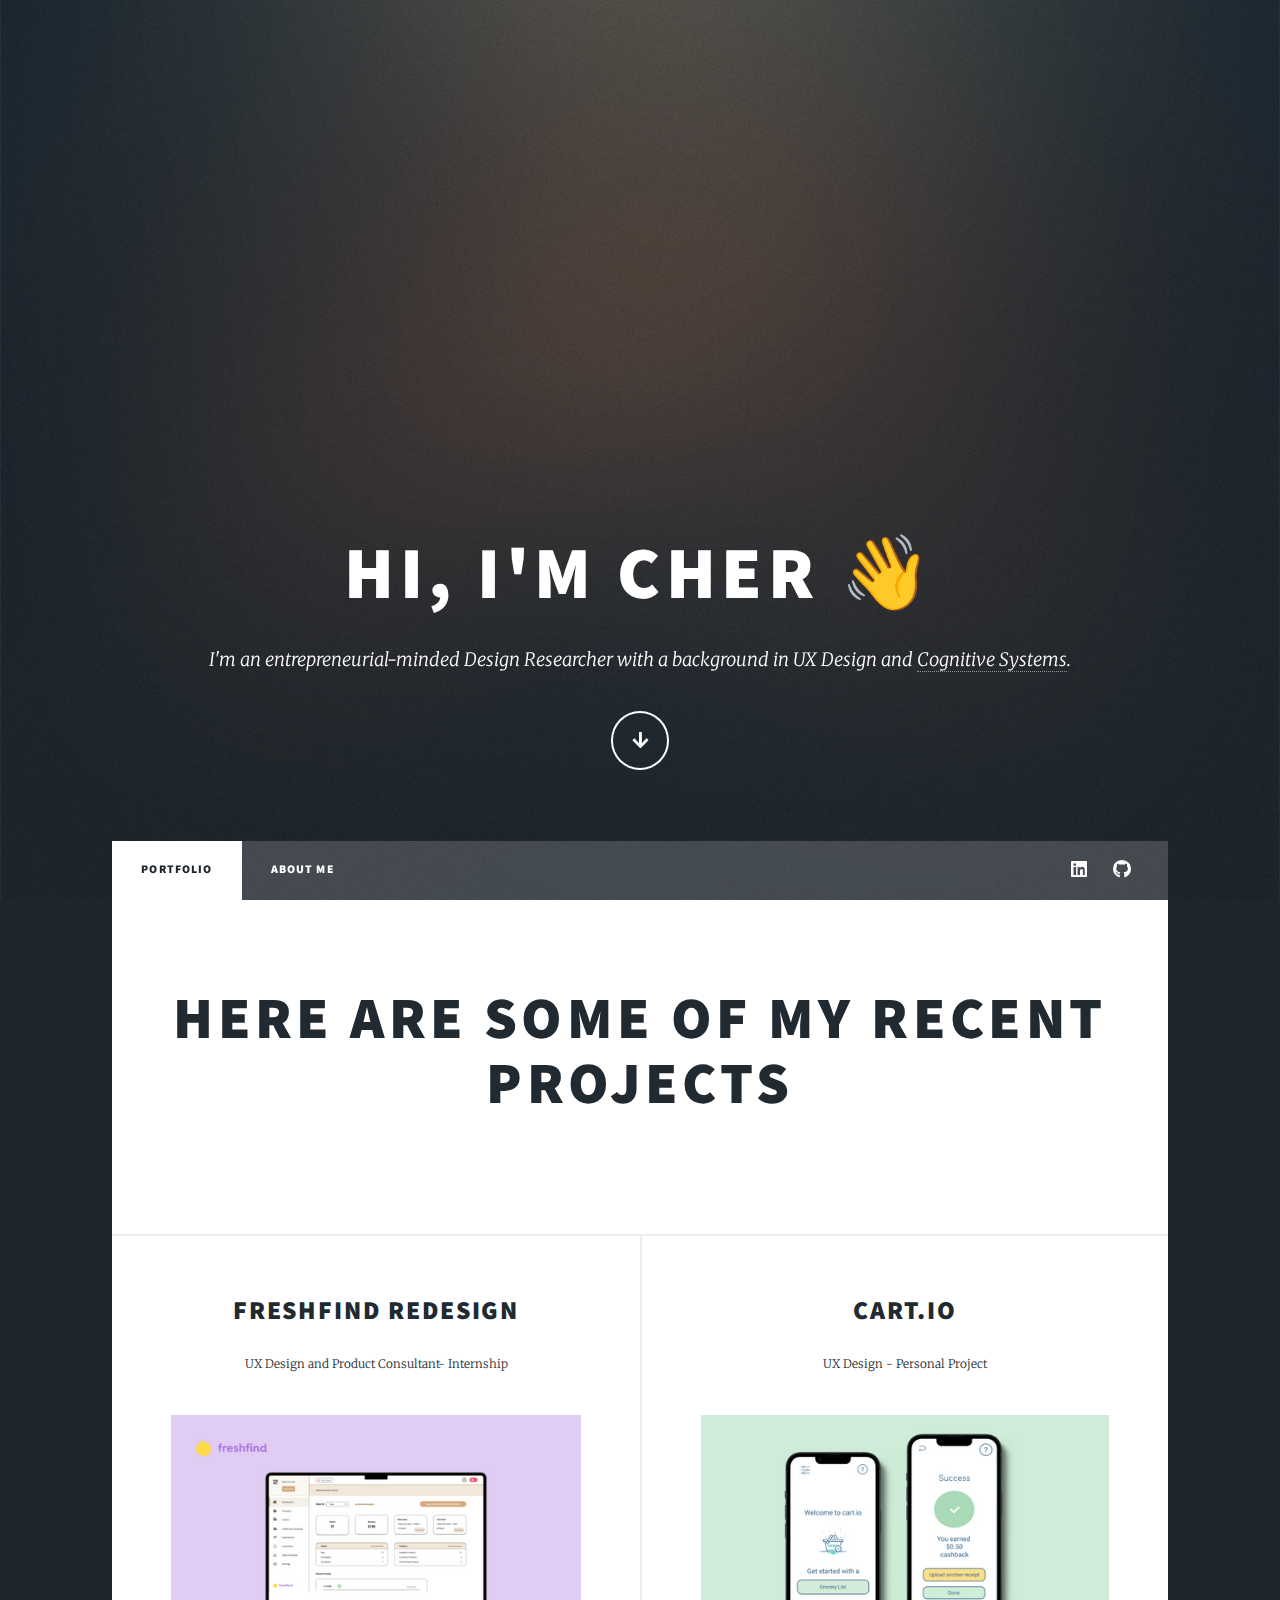
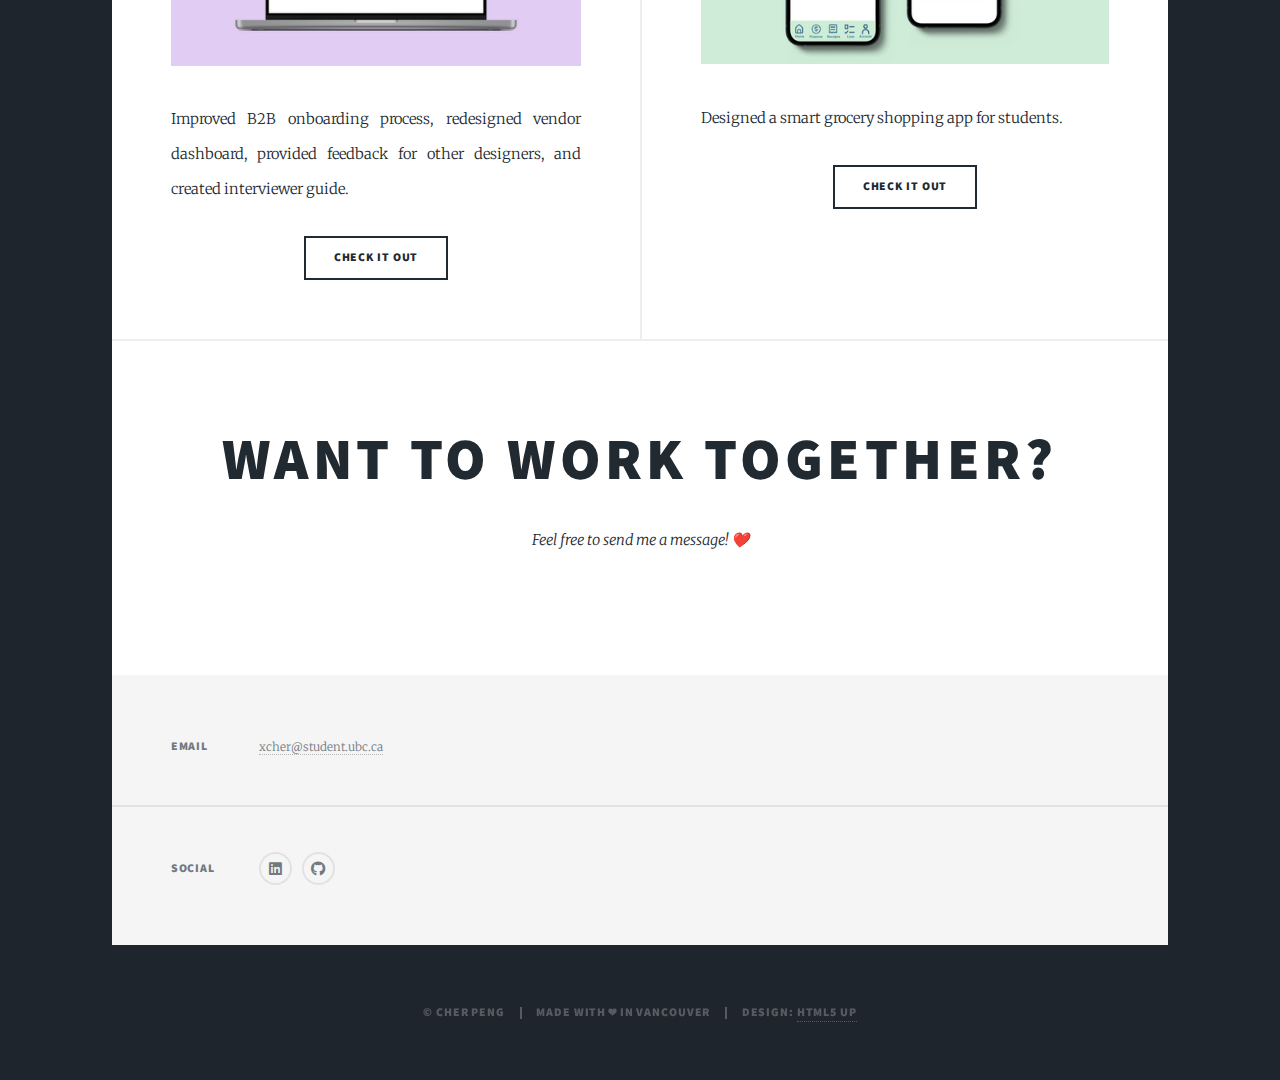
==== commit 5e917a9a: "Add files via upload" ====
--- a/index.html
+++ b/index.html
@@ -21,7 +21,7 @@
 				<!-- Intro -->
 					<div id="intro">
 						<h1>Hi, I'm Cher &#128075;</h1>
-						<p>I'm an aspiring Design Researcher with a background in UX Design and <a href="https://cogsys.ubc.ca/about-cogs-2/" target="_blank">Cognitive Systems</a>.</p>
+						<p>I'm an entrepreneurial-minded Design Researcher with a background in UX Design and <a href="https://cogsys.ubc.ca/about-cogs-2/" target="_blank">Cognitive Systems</a>.</p>
 						<div class="centered arrow" text-align="center">
 							<ul class="actions">
 								<li><a href="#header" class="button icon solid solo fa-arrow-down scrolly">Continue</a></li>
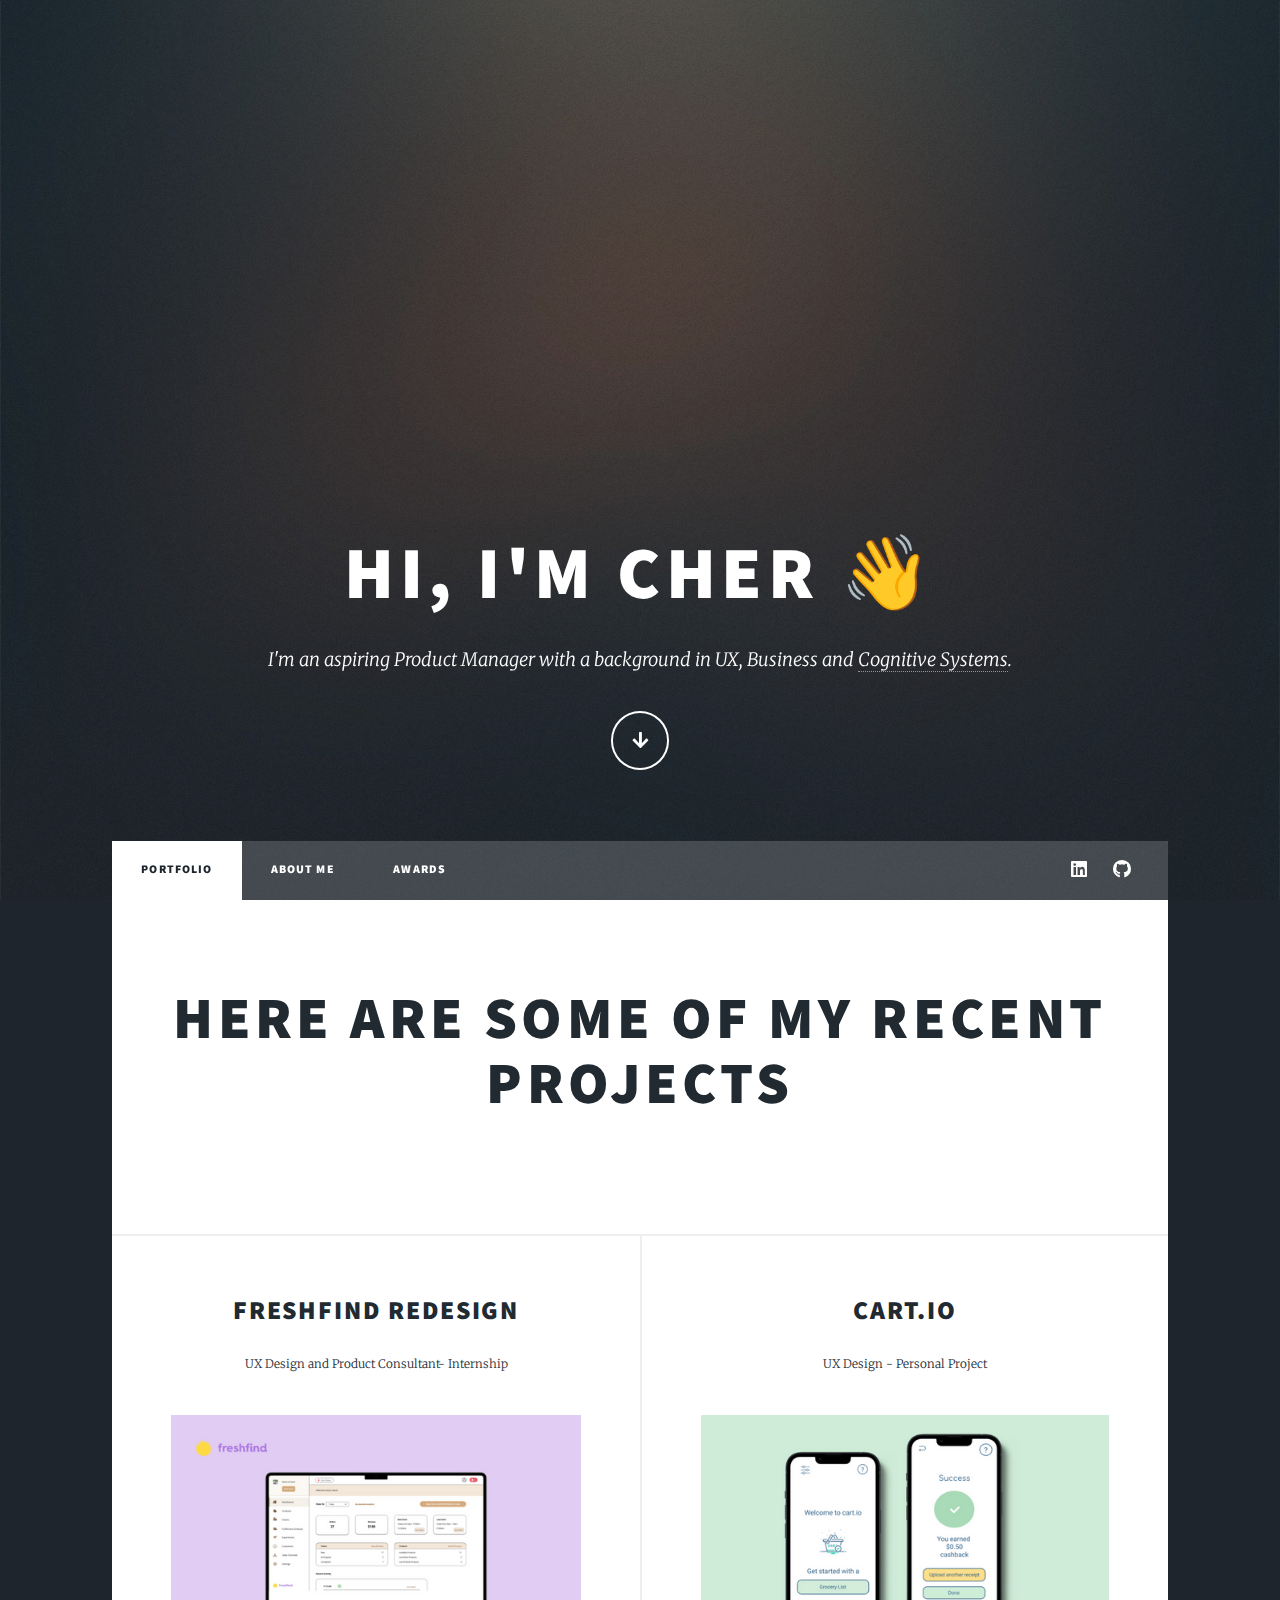
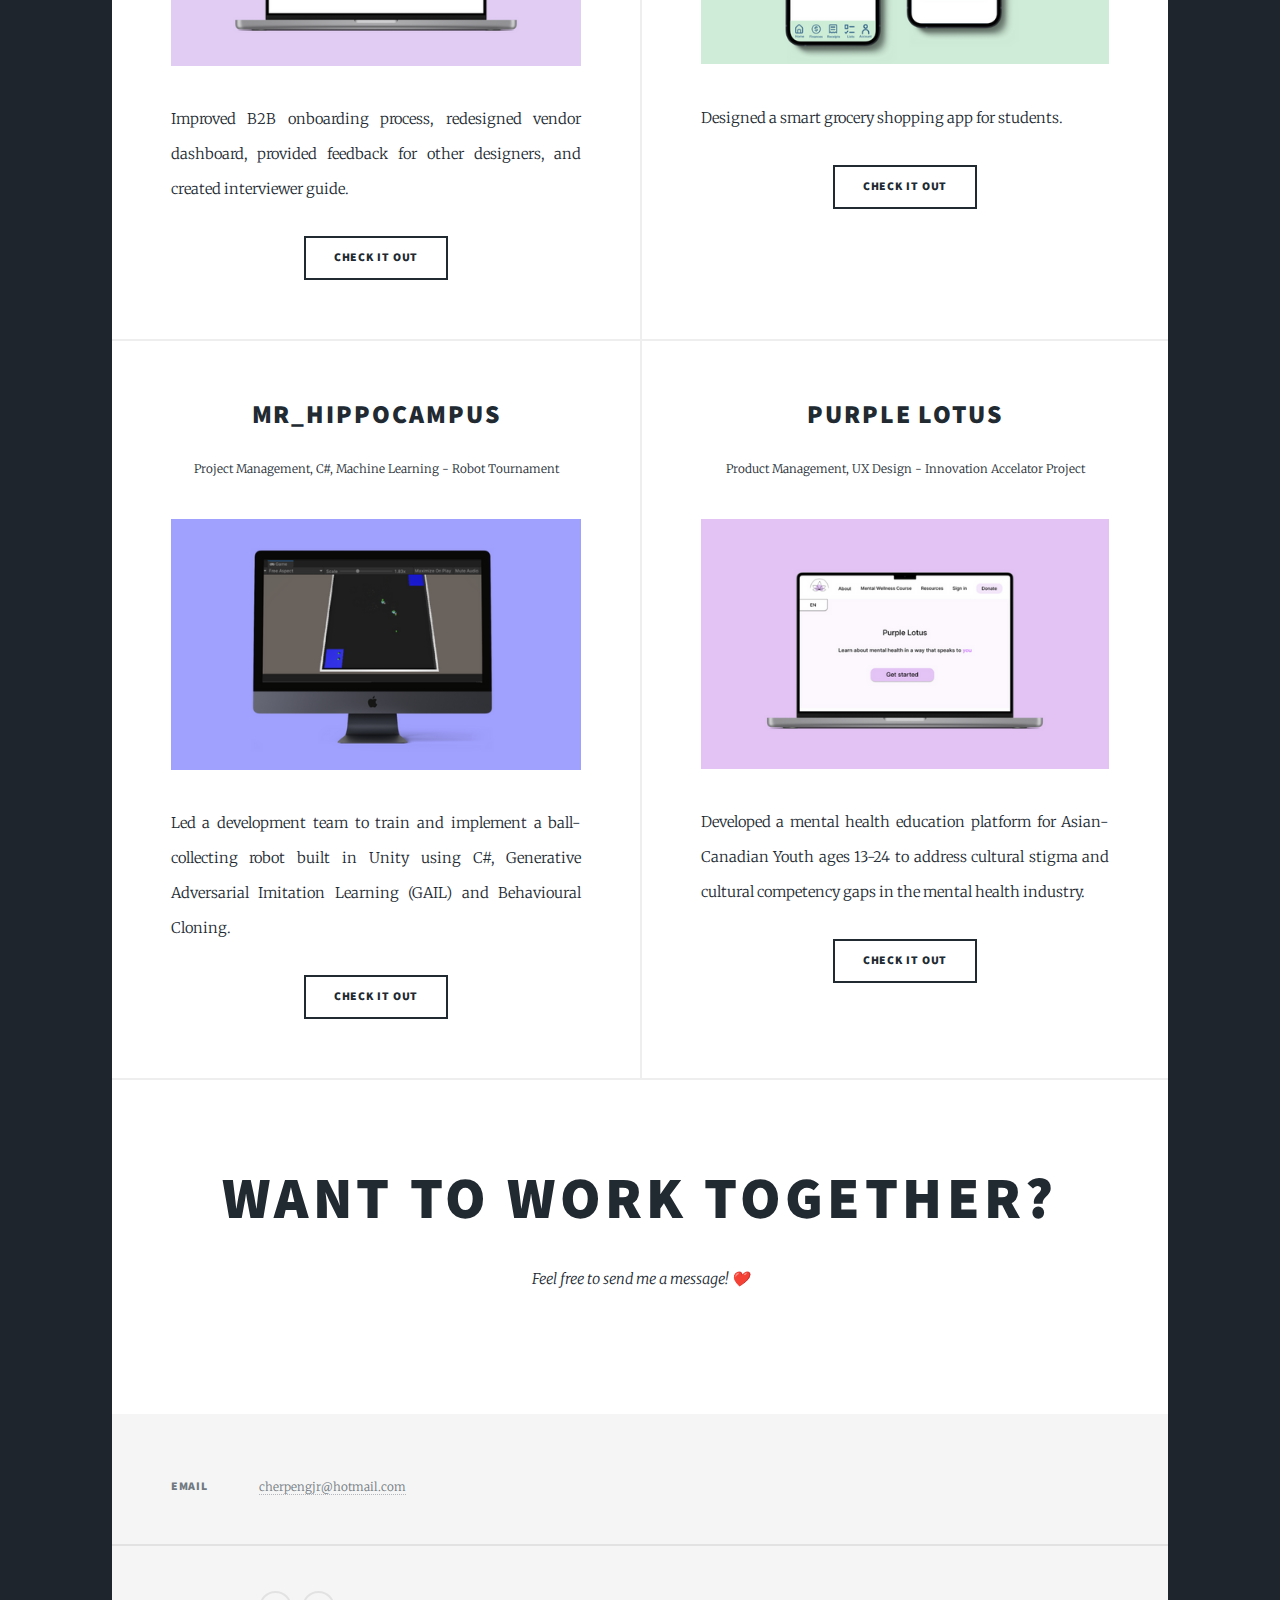
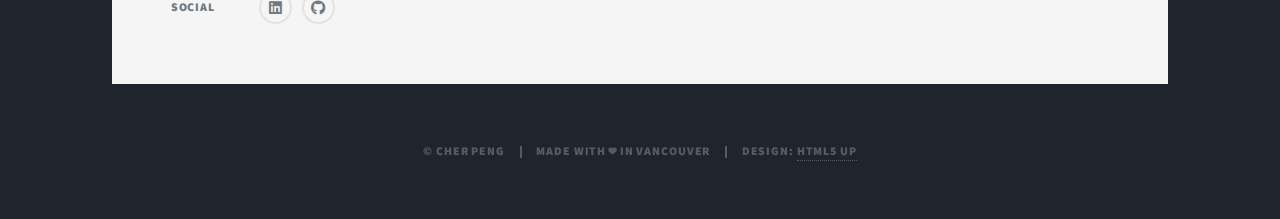
==== commit 95f740fb: "Add files via upload" ====
--- a/index.html
+++ b/index.html
@@ -21,7 +21,7 @@
 				<!-- Intro -->
 					<div id="intro">
 						<h1>Hi, I'm Cher &#128075;</h1>
-						<p>I'm an entrepreneurial-minded Design Researcher with a background in UX Design and <a href="https://cogsys.ubc.ca/about-cogs-2/" target="_blank">Cognitive Systems</a>.</p>
+						<p>I'm an aspiring Product Manager with a background in UX, Business and <a href="https://cogsys.ubc.ca/about-cogs-2/" target="_blank">Cognitive Systems</a>.</p>
 						<div class="centered arrow" text-align="center">
 							<ul class="actions">
 								<li><a href="#header" class="button icon solid solo fa-arrow-down scrolly">Continue</a></li>
@@ -39,6 +39,8 @@
 						<ul class="links">
 							<li class="active"><a href="index.html">Portfolio</a></li>
 							<li><a href="about.html">About Me</a></li>
+							<!-- <li><a href="blog.html">Blog</a></li> -->
+							<li><a href="awards.html">Awards</a></li>
 						</ul>
 						<ul class="icons">
 							<li><a href="https://www.linkedin.com/in/cher-peng/" target="_blank" class="icon brands fa-linkedin"><span class="label">LinkedIn</span></a></li>
@@ -58,19 +60,6 @@
 
 						<!-- Posts -->
 							<section class="posts" id="posts">
-								<!-- <article>
-									<header>
-										<h2><a href="purple.html">Purple Lotus<br />
-										</a></h2>
-										<span class="date">Product Management, UX Design - Innovation Accelator Project</span>
-									</header>
-									<a href="purple.html" class="image fit"><img src="images/pic02.png" alt="" /></a>
-									<p>Developed a mental health education platform for Asian-Canadian Youth ages 13-24 to
-										address cultural stigma and cultural competency gaps in the mental health industry.</p>
-									<ul class="actions special">
-										<li><a href="purple.html" class="button">Check It Out</a></li>
-									</ul>
-								</article> -->
 								<article>
 									<header>
 										<h2><a href="freshfind.html">FreshFind Redesign</a></h2>
@@ -82,19 +71,6 @@
 										<li><a href="freshfind.html" class="button">Check It Out</a></li>
 									</ul>
 								</article>
-								<!-- <article>
-									<header>
-										<h2><a href="https://github.com/xcherpeng/Mr_Hippocampus" target="_blank">Mr_Hippocampus</a></h2>
-										<span class="date">Project Management, C#, Unity, <br />Machine Learning - Robot Tournament</span>
-									</header>
-									<a href="https://github.com/xcherpeng/Mr_Hippocampus" target="_blank" class="image fit"><img src="images/pic04.png" alt="" /></a>
-									<p>Led a development team to train and implement a ball-collecting robot built in Unity using C#, Generative Adversarial Imitation Learning (GAIL) and 
-										Behavioural Cloning.
-									</p>
-									<ul class="actions special">
-										<li><a href="https://github.com/xcherpeng/Mr_Hippocampus" target="_blank" class="button">Check It Out</a></li>
-									</ul>
-								</article> -->
 								
 								<article>
 									<header>
@@ -105,6 +81,33 @@
 									<p>Designed a smart grocery shopping app for students.</p>
 									<ul class="actions special">
 										<li><a href="cartio.html" class="button">Check It Out</a></li>
+									</ul>
+								</article>
+
+								<article>
+									<header>
+										<h2><a href="https://github.com/xcherpeng/Mr_Hippocampus" target="_blank">Mr_Hippocampus</a></h2>
+										<span class="date">Project Management, C#, Machine Learning - Robot Tournament</span>
+									</header>
+									<a href="https://github.com/xcherpeng/Mr_Hippocampus" target="_blank" class="image fit"><img src="images/pic04.png" alt="" /></a>
+									<p>Led a development team to train and implement a ball-collecting robot built in Unity using C#, Generative Adversarial Imitation Learning (GAIL) and 
+										Behavioural Cloning.
+									</p>
+									<ul class="actions special">
+										<li><a href="https://github.com/xcherpeng/Mr_Hippocampus" target="_blank" class="button">Check It Out</a></li>
+									</ul>
+								</article>
+								<article>
+									<header>
+										<h2><a href="purple.html">Purple Lotus<br />
+										</a></h2>
+										<span class="date">Product Management, UX Design - Innovation Accelator Project</span>
+									</header>
+									<a href="purple.html" class="image fit"><img src="images/pic02.png" alt="" /></a>
+									<p>Developed a mental health education platform for Asian-Canadian Youth ages 13-24 to
+										address cultural stigma and cultural competency gaps in the mental health industry.</p>
+									<ul class="actions special">
+										<li><a href="purple.html" class="button">Check It Out</a></li>
 									</ul>
 								</article>
 							</section>
@@ -125,7 +128,7 @@
 						<section class="split contact">
 							<section>
 								<h3>Email</h3>
-								<p><a href="#">xcher@student.ubc.ca</a></p>
+								<p><a href="#">cherpengjr@hotmail.com</a></p>
 							</section>
 							<section>
 								<h3>Social</h3>
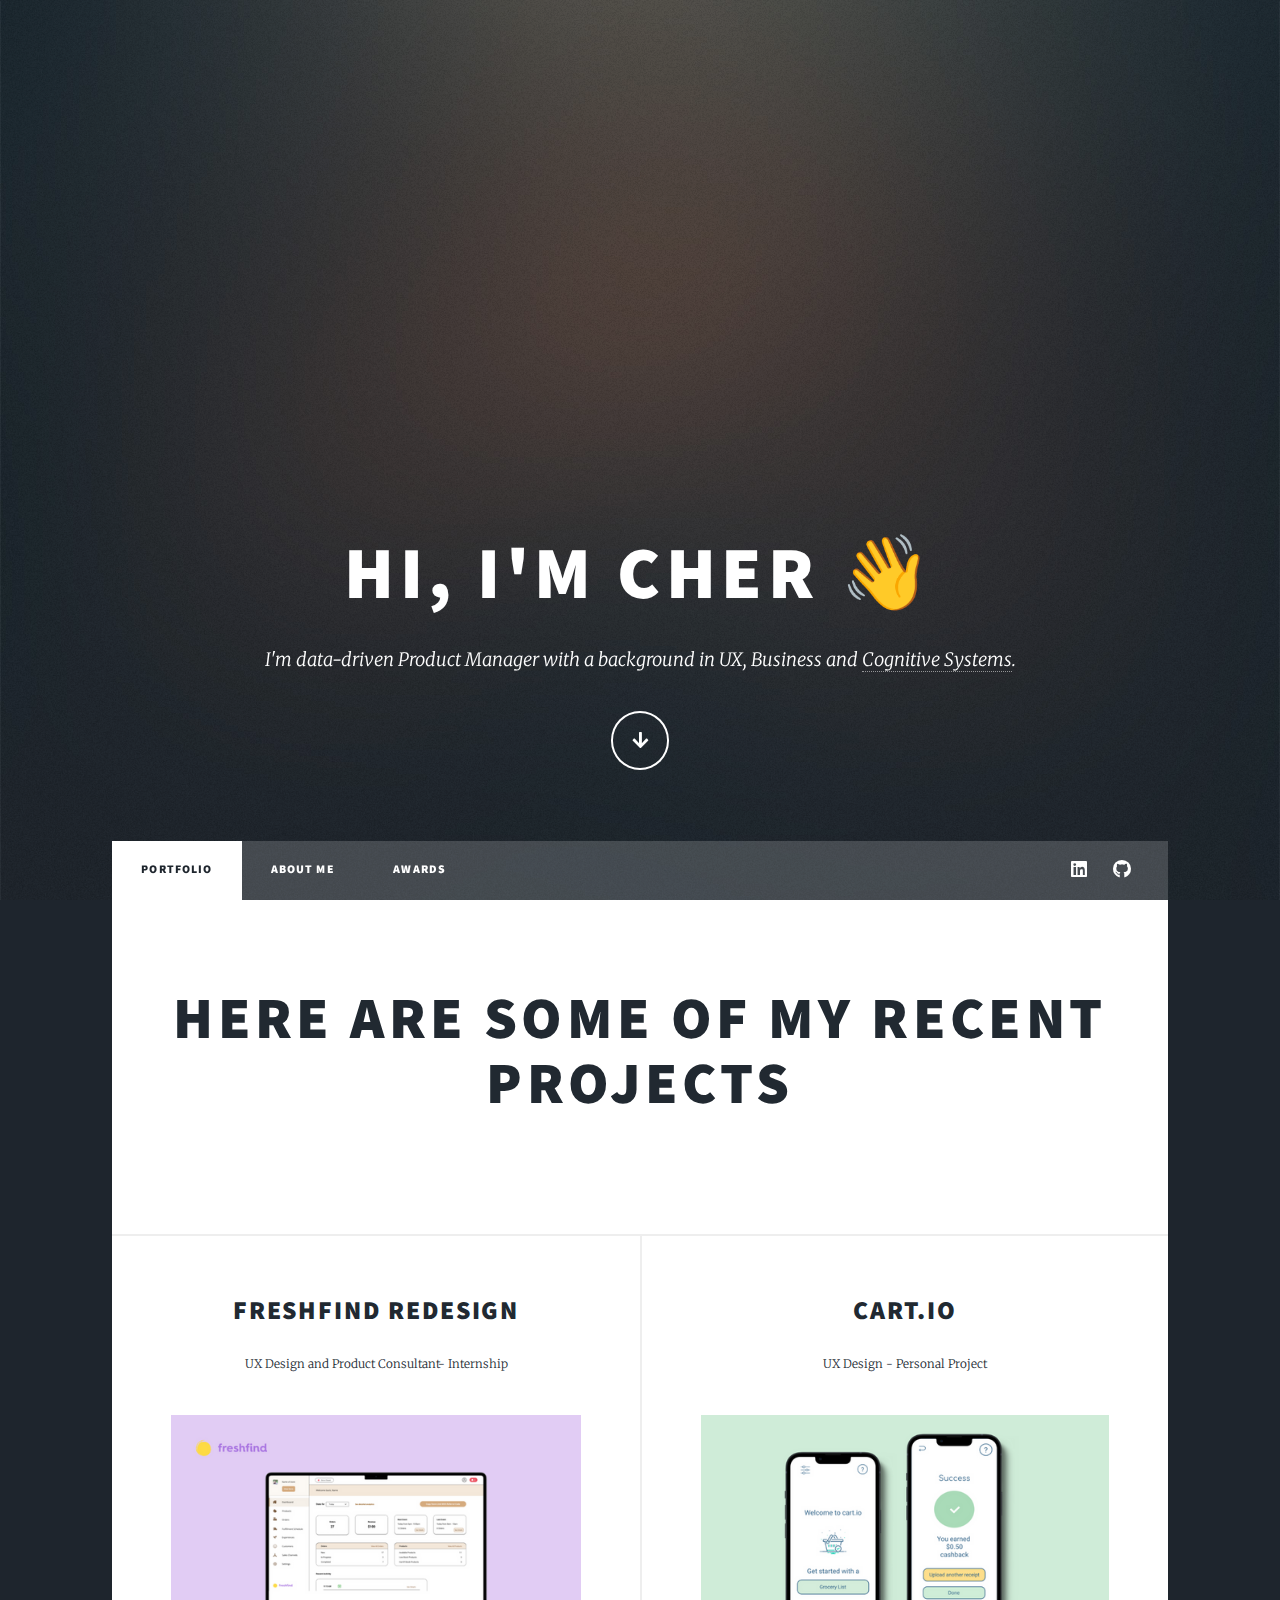
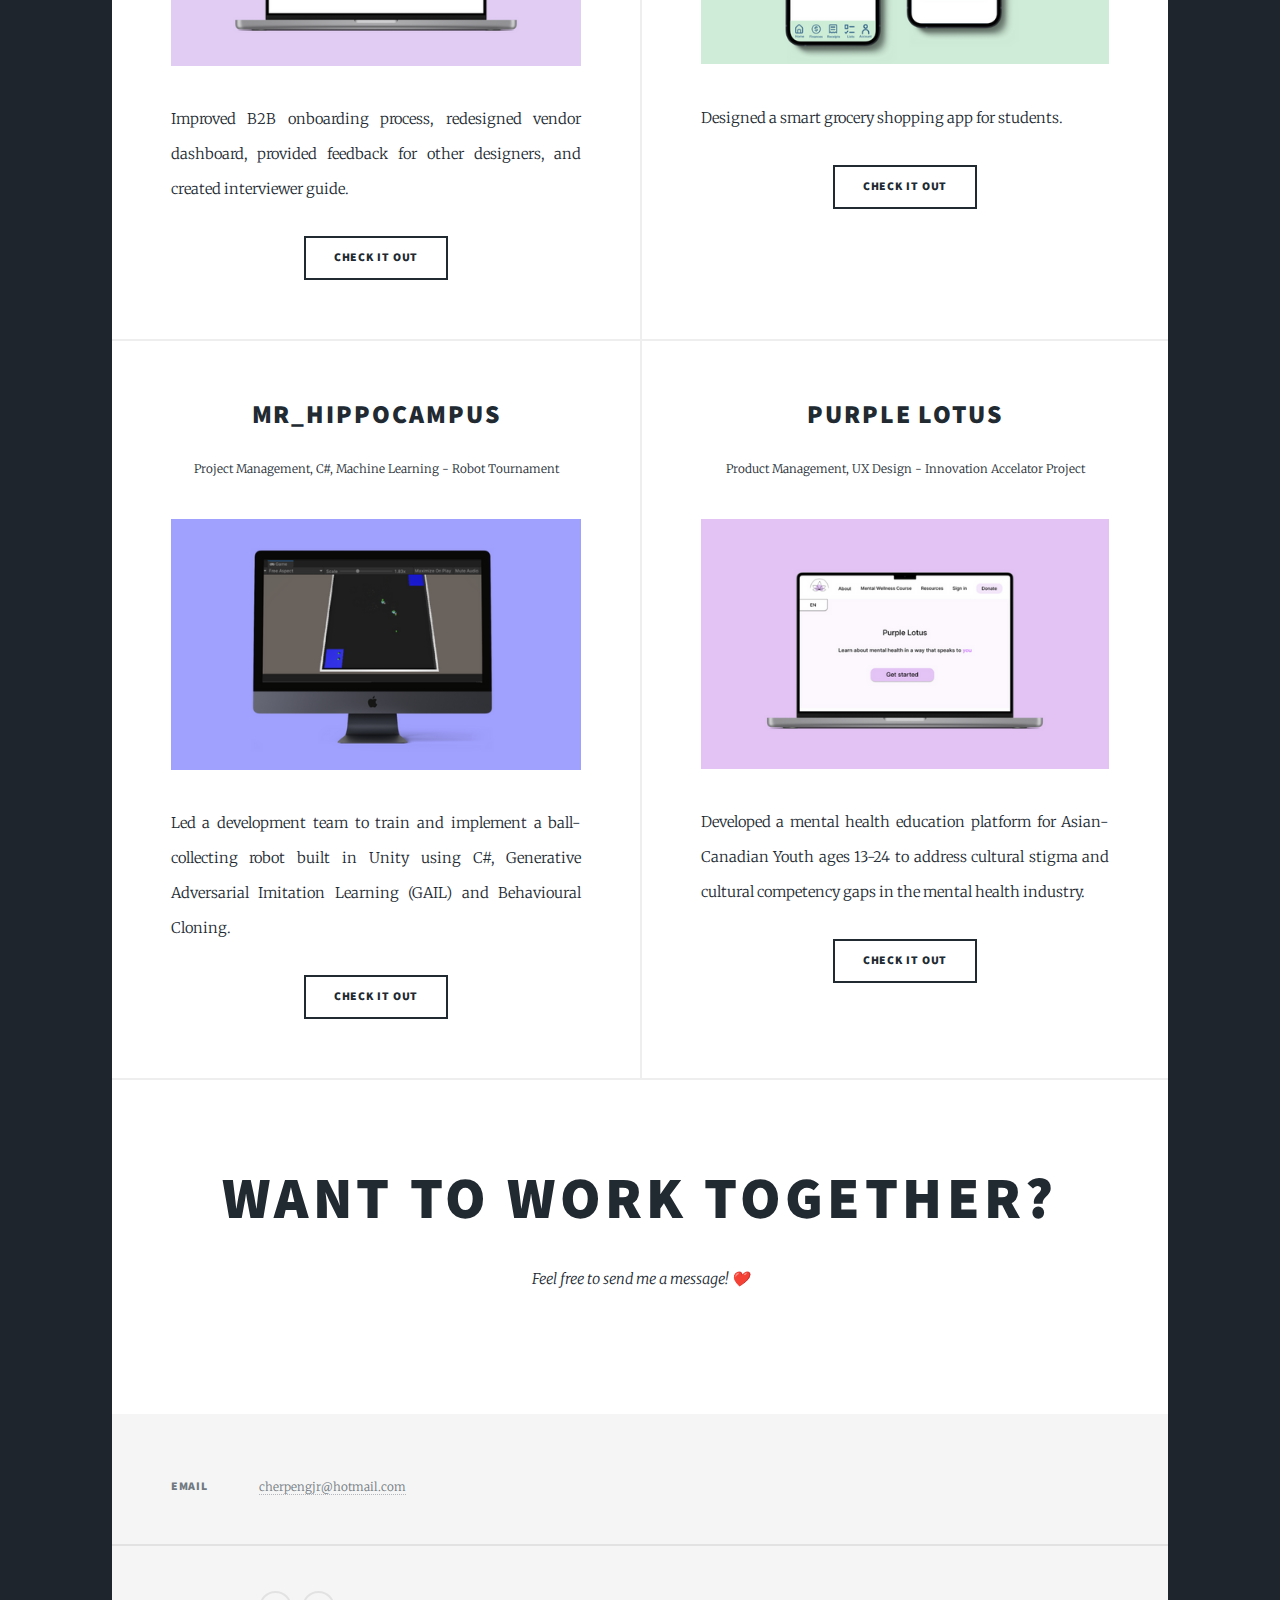
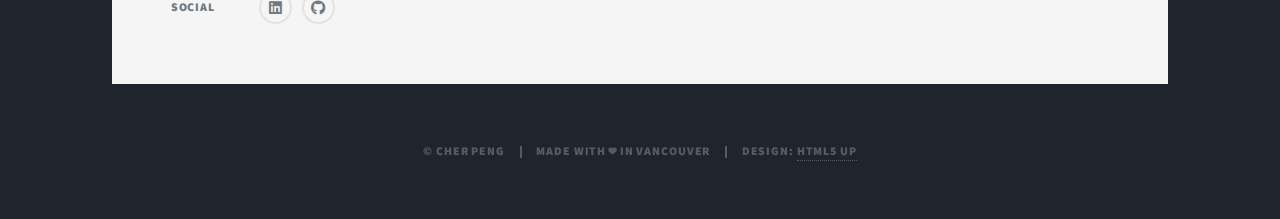
==== commit bb0eb303: "Add files via upload" ====
--- a/index.html
+++ b/index.html
@@ -21,7 +21,7 @@
 				<!-- Intro -->
 					<div id="intro">
 						<h1>Hi, I'm Cher &#128075;</h1>
-						<p>I'm an aspiring Product Manager with a background in UX, Business and <a href="https://cogsys.ubc.ca/about-cogs-2/" target="_blank">Cognitive Systems</a>.</p>
+						<p>I'm data-driven Product Manager with a background in UX, Business and <a href="https://cogsys.ubc.ca/about-cogs-2/" target="_blank">Cognitive Systems</a>.</p>
 						<div class="centered arrow" text-align="center">
 							<ul class="actions">
 								<li><a href="#header" class="button icon solid solo fa-arrow-down scrolly">Continue</a></li>
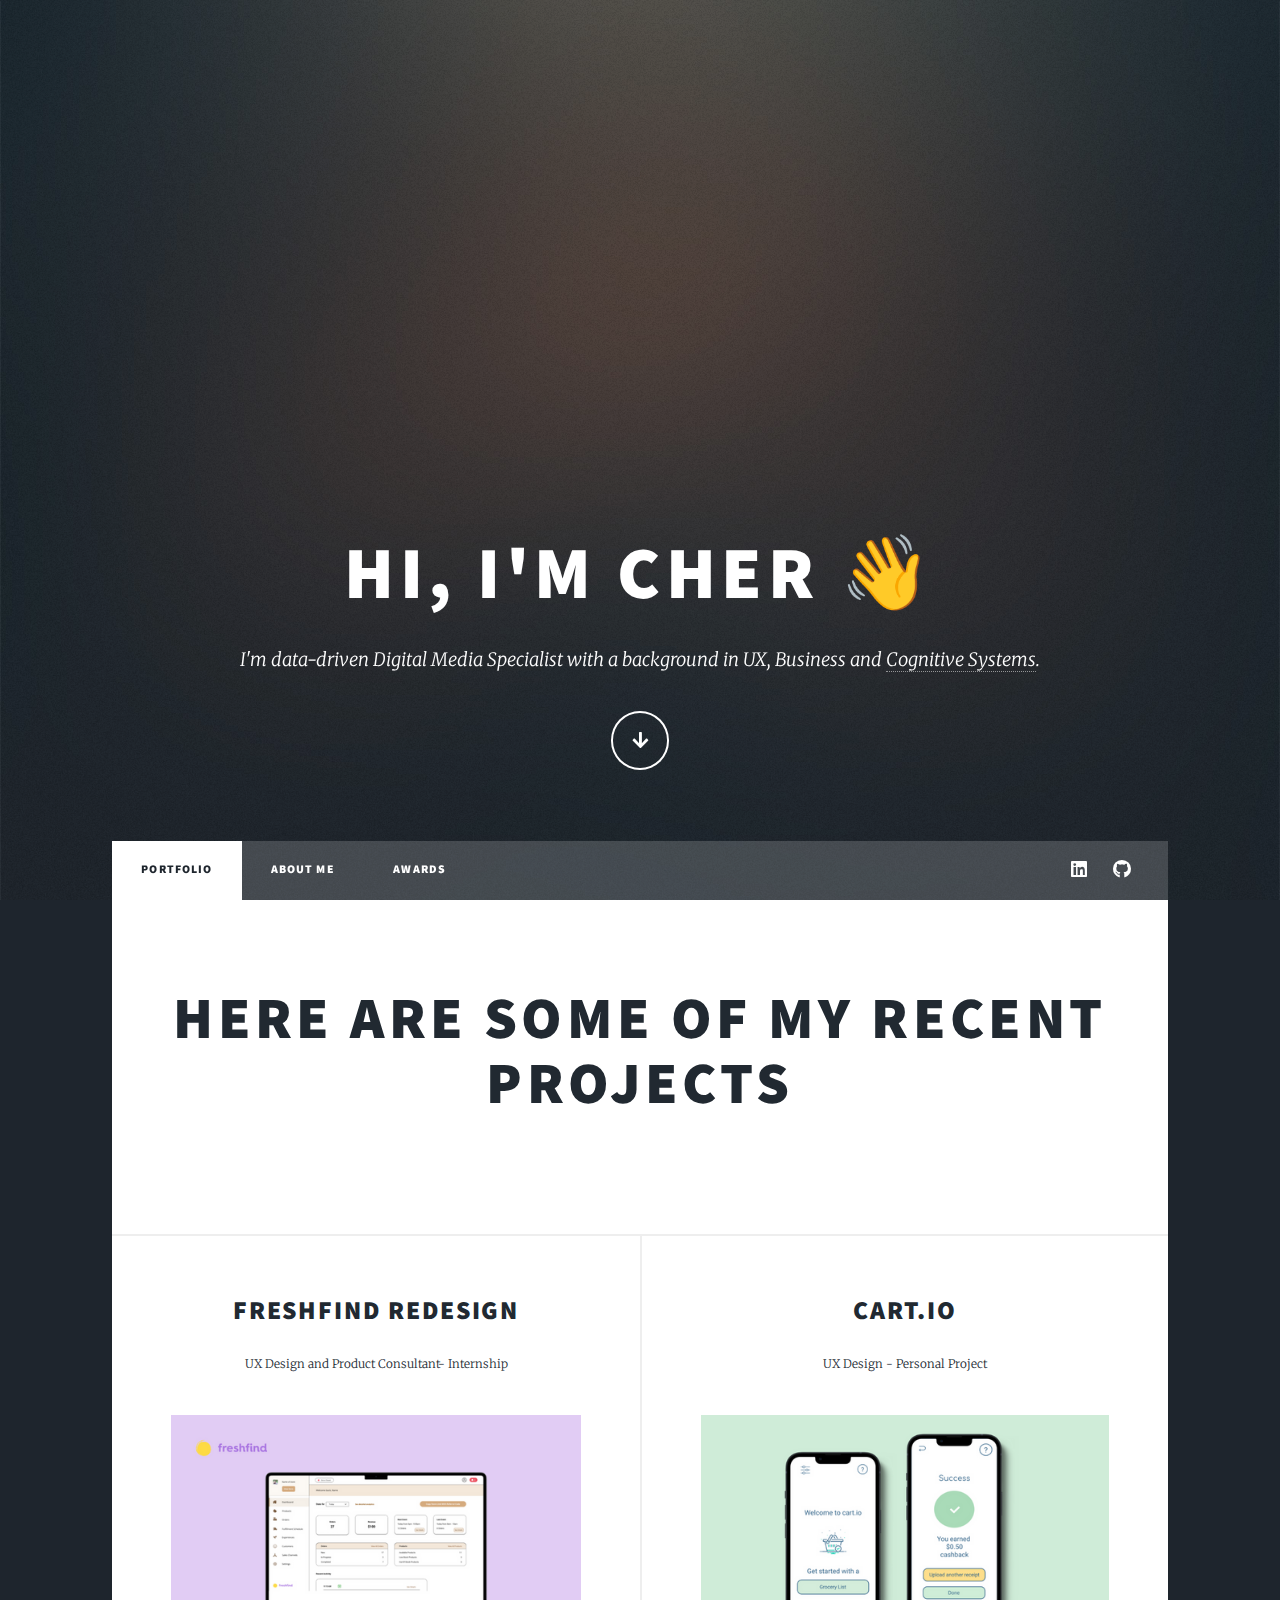
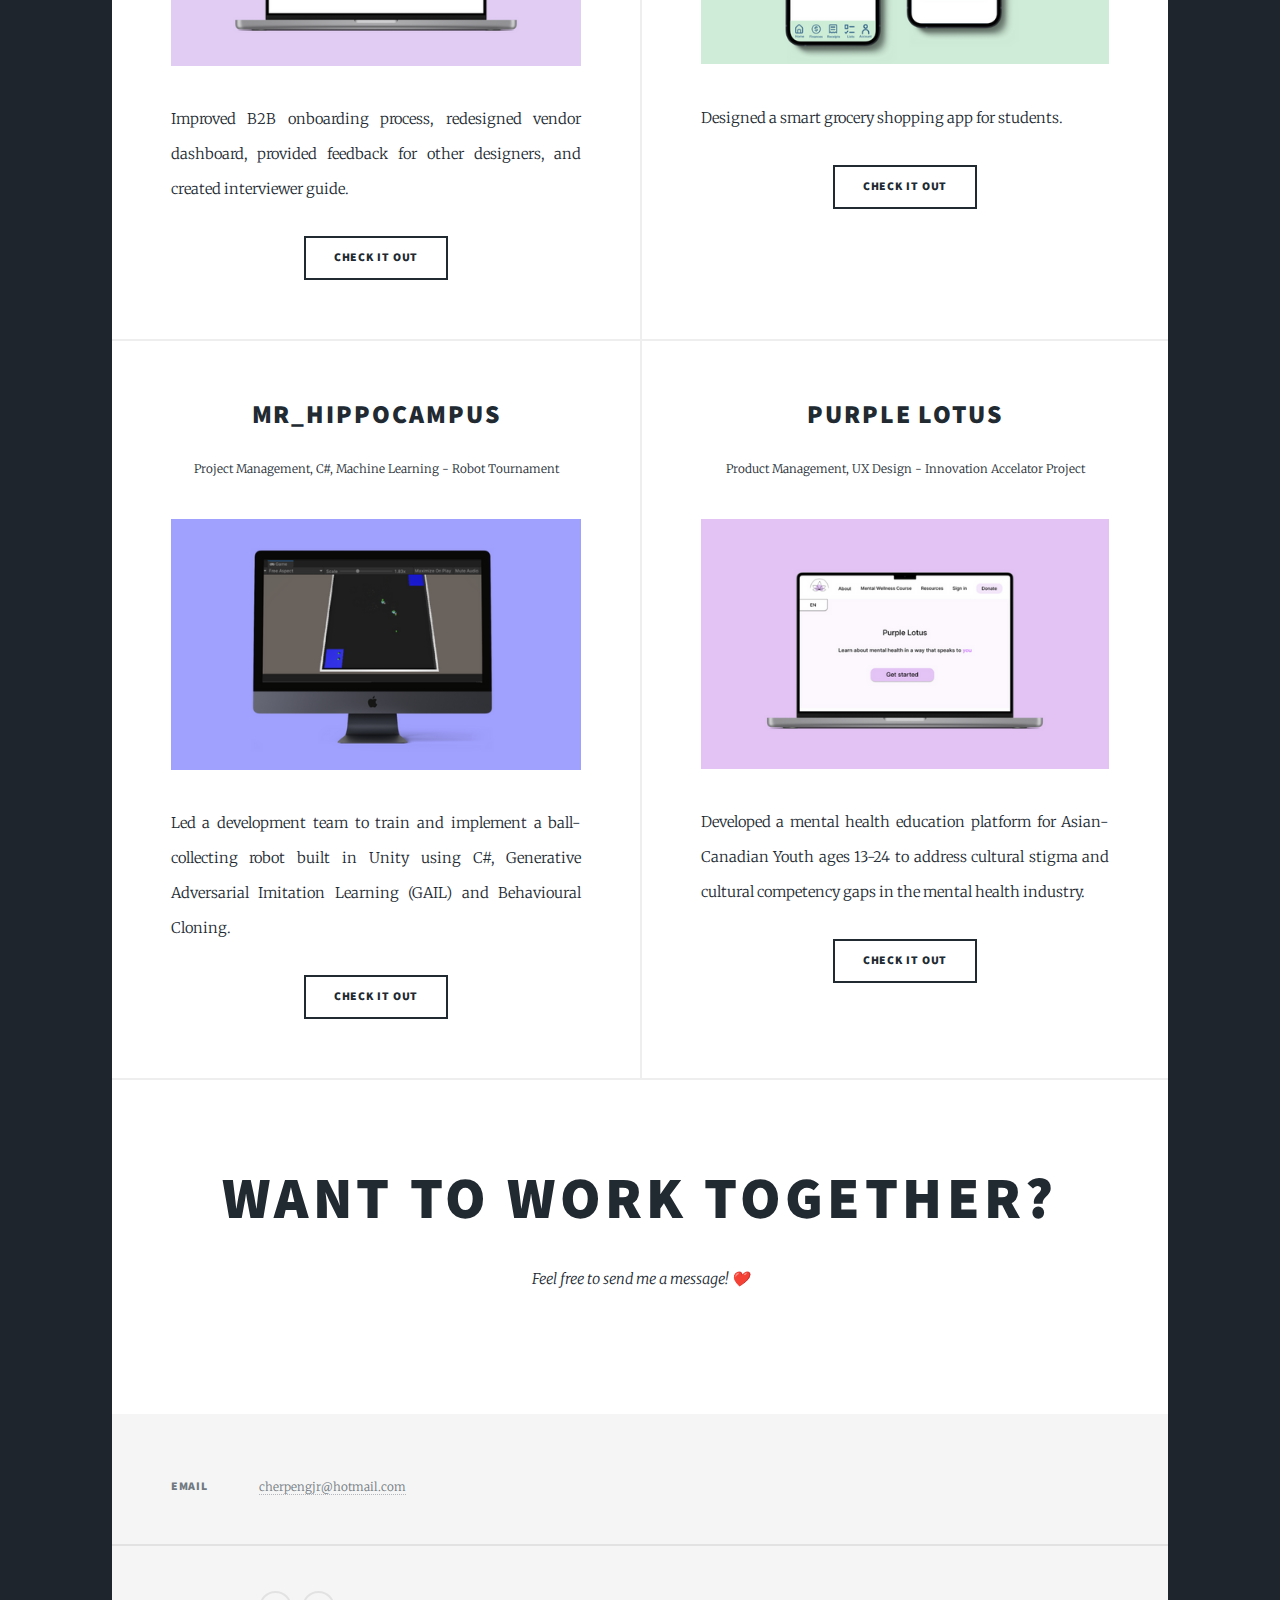
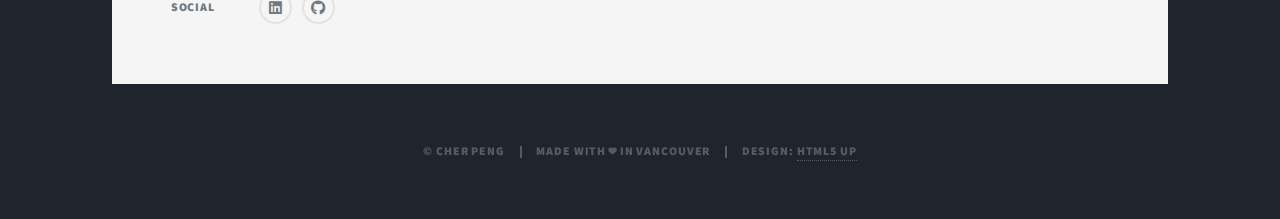
==== commit 72e9e102: "Update home page" ====
--- a/index.html
+++ b/index.html
@@ -21,7 +21,7 @@
 				<!-- Intro -->
 					<div id="intro">
 						<h1>Hi, I'm Cher &#128075;</h1>
-						<p>I'm data-driven Product Manager with a background in UX, Business and <a href="https://cogsys.ubc.ca/about-cogs-2/" target="_blank">Cognitive Systems</a>.</p>
+						<p>I'm data-driven Digital Media Specialist with a background in UX, Business and <a href="https://cogsys.ubc.ca/about-cogs-2/" target="_blank">Cognitive Systems</a>.</p>
 						<div class="centered arrow" text-align="center">
 							<ul class="actions">
 								<li><a href="#header" class="button icon solid solo fa-arrow-down scrolly">Continue</a></li>
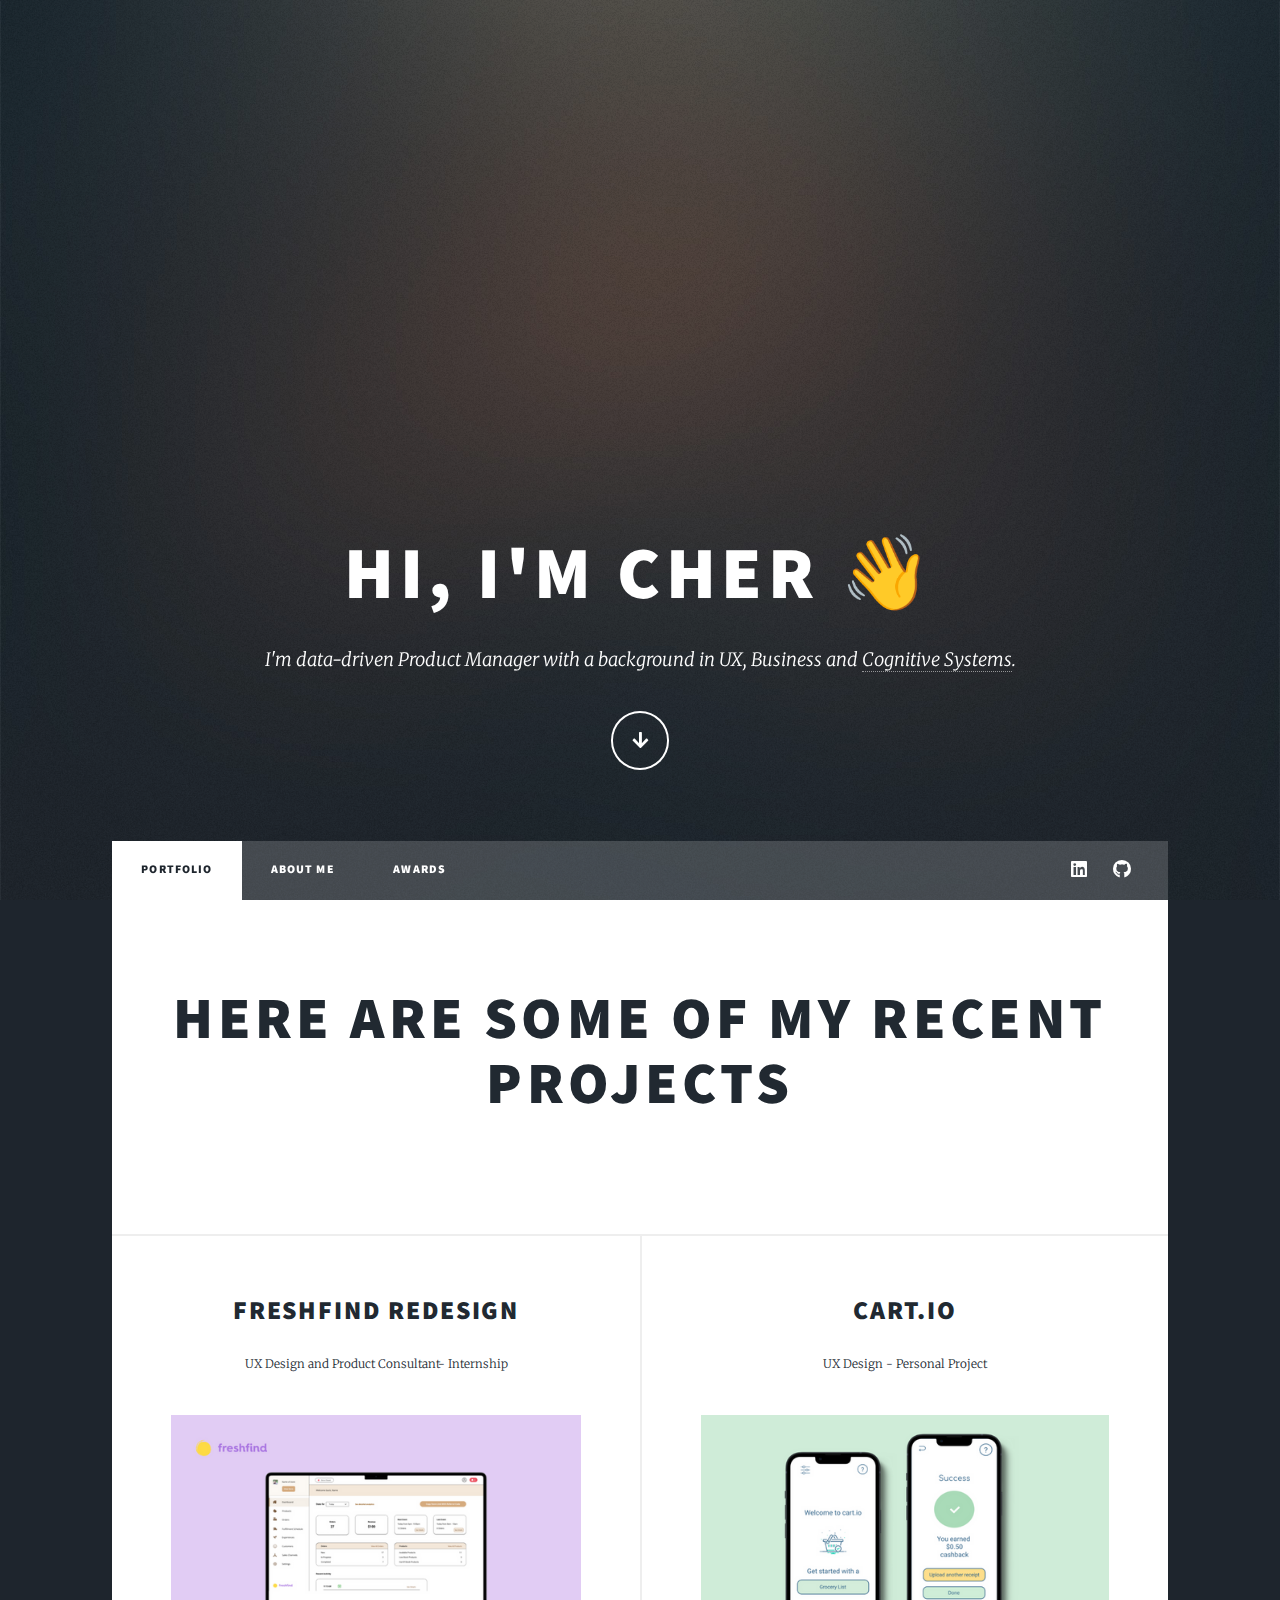
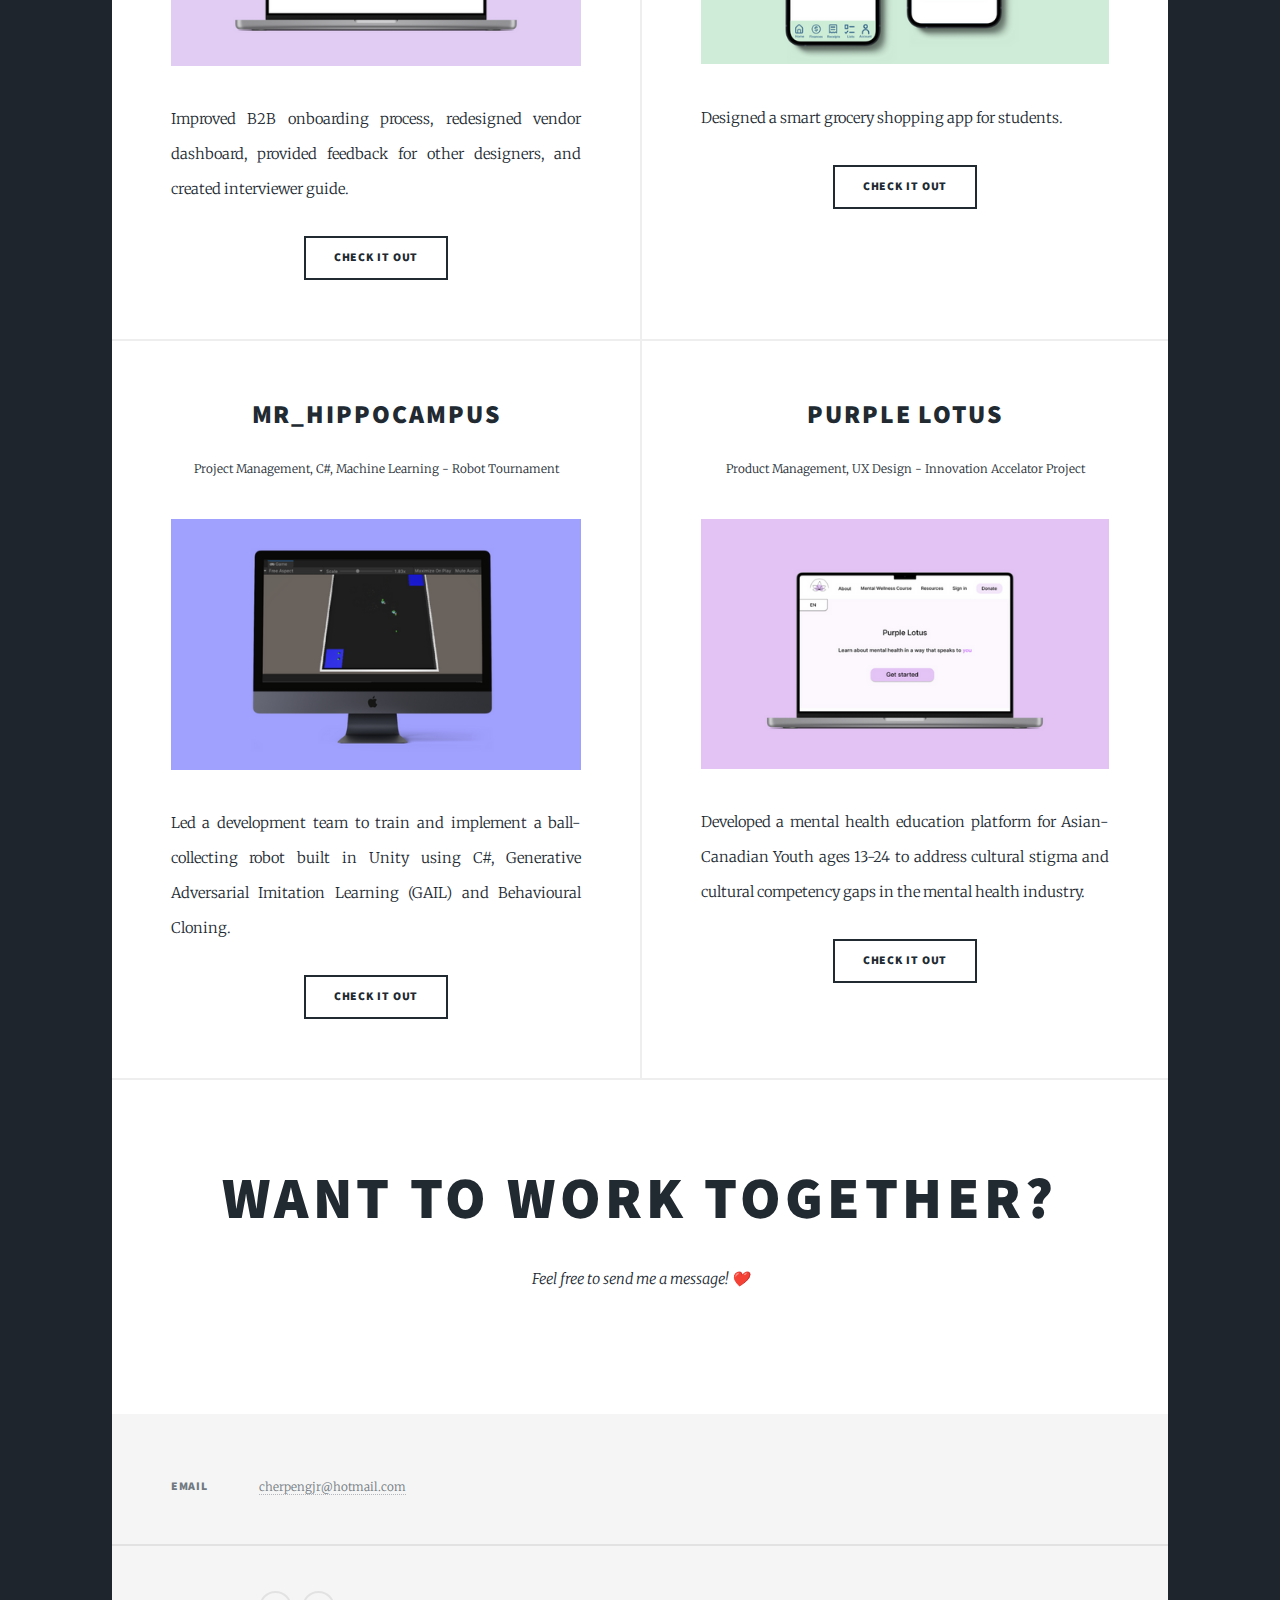
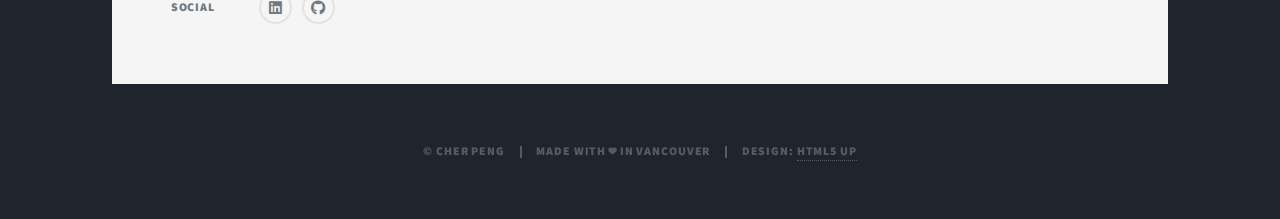
==== commit 88671a3e: "Update index.html" ====
--- a/index.html
+++ b/index.html
@@ -21,7 +21,7 @@
 				<!-- Intro -->
 					<div id="intro">
 						<h1>Hi, I'm Cher &#128075;</h1>
-						<p>I'm data-driven Digital Media Specialist with a background in UX, Business and <a href="https://cogsys.ubc.ca/about-cogs-2/" target="_blank">Cognitive Systems</a>.</p>
+						<p>I'm data-driven Product Manager with a background in UX, Business and <a href="https://cogsys.ubc.ca/about-cogs-2/" target="_blank">Cognitive Systems</a>.</p>
 						<div class="centered arrow" text-align="center">
 							<ul class="actions">
 								<li><a href="#header" class="button icon solid solo fa-arrow-down scrolly">Continue</a></li>
@@ -157,4 +157,4 @@
 			<script src="assets/js/main.js"></script>
 
 	</body>
-</html>+</html>
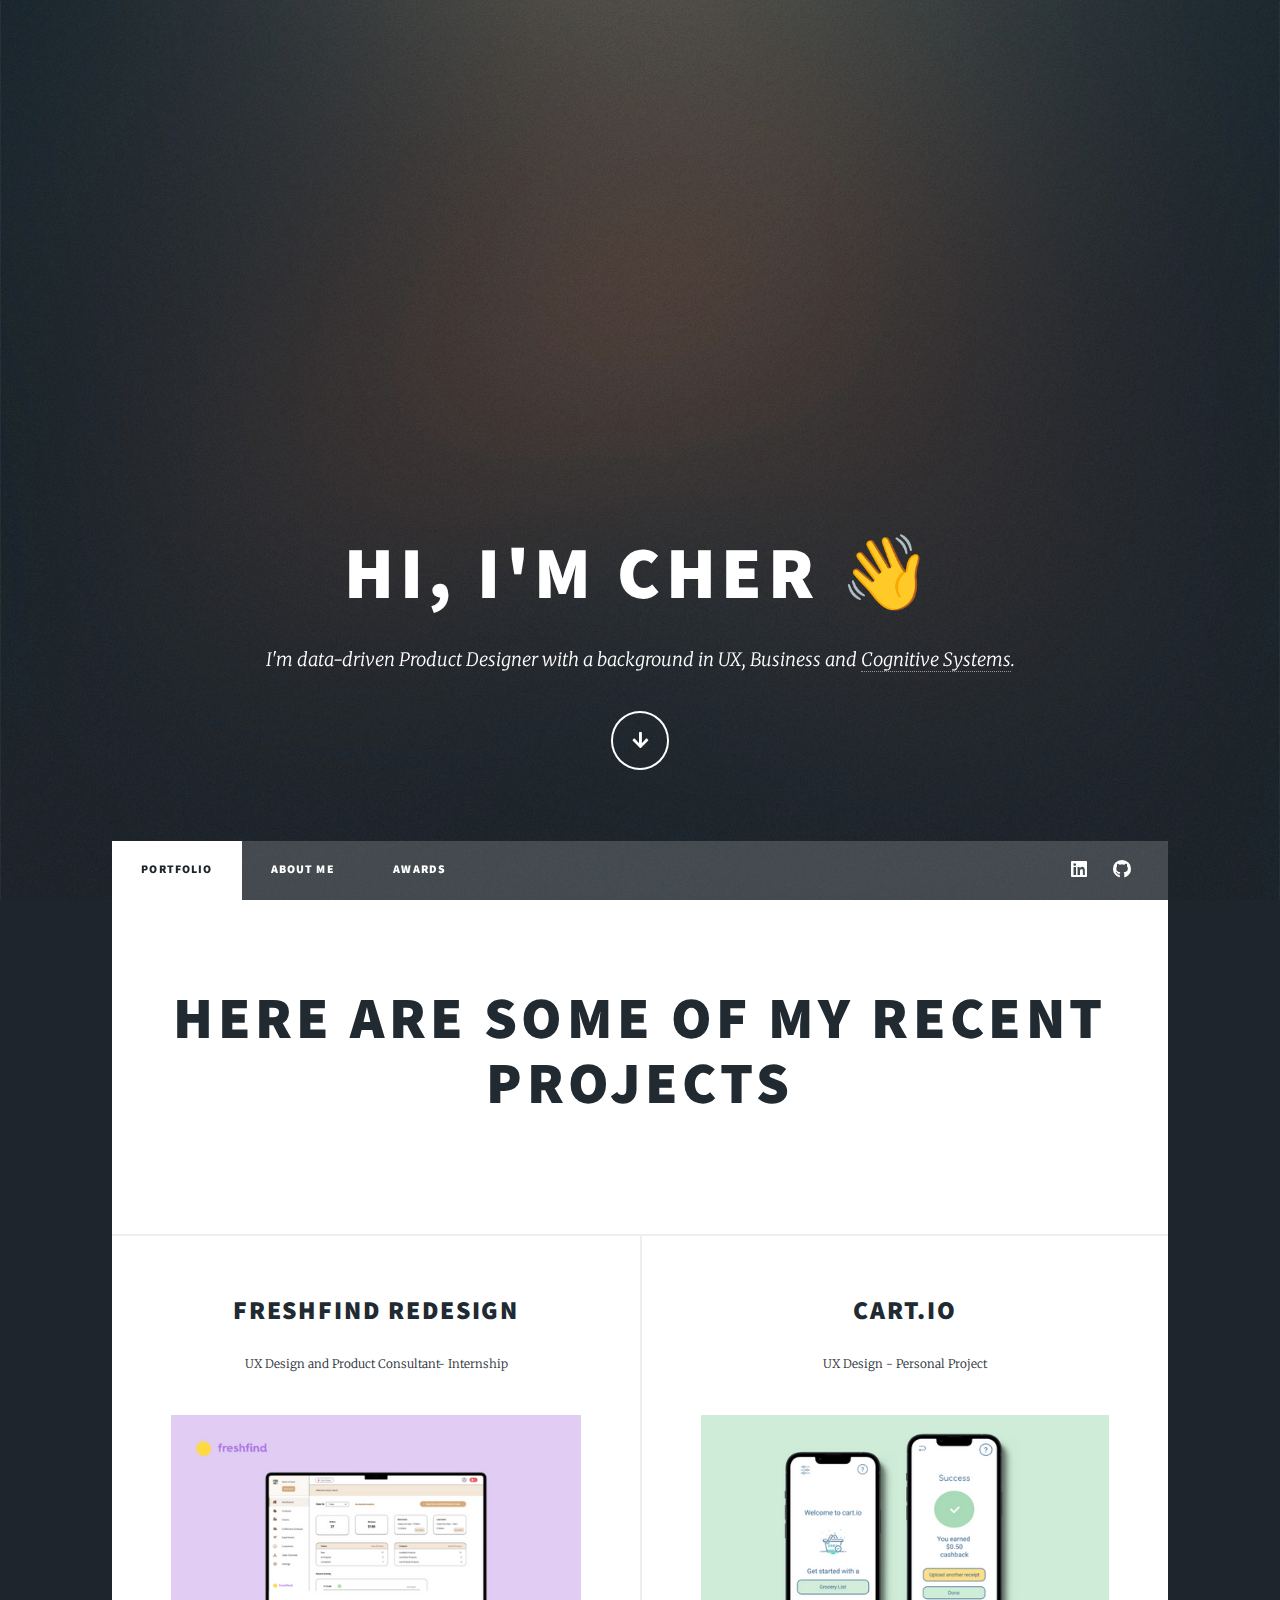
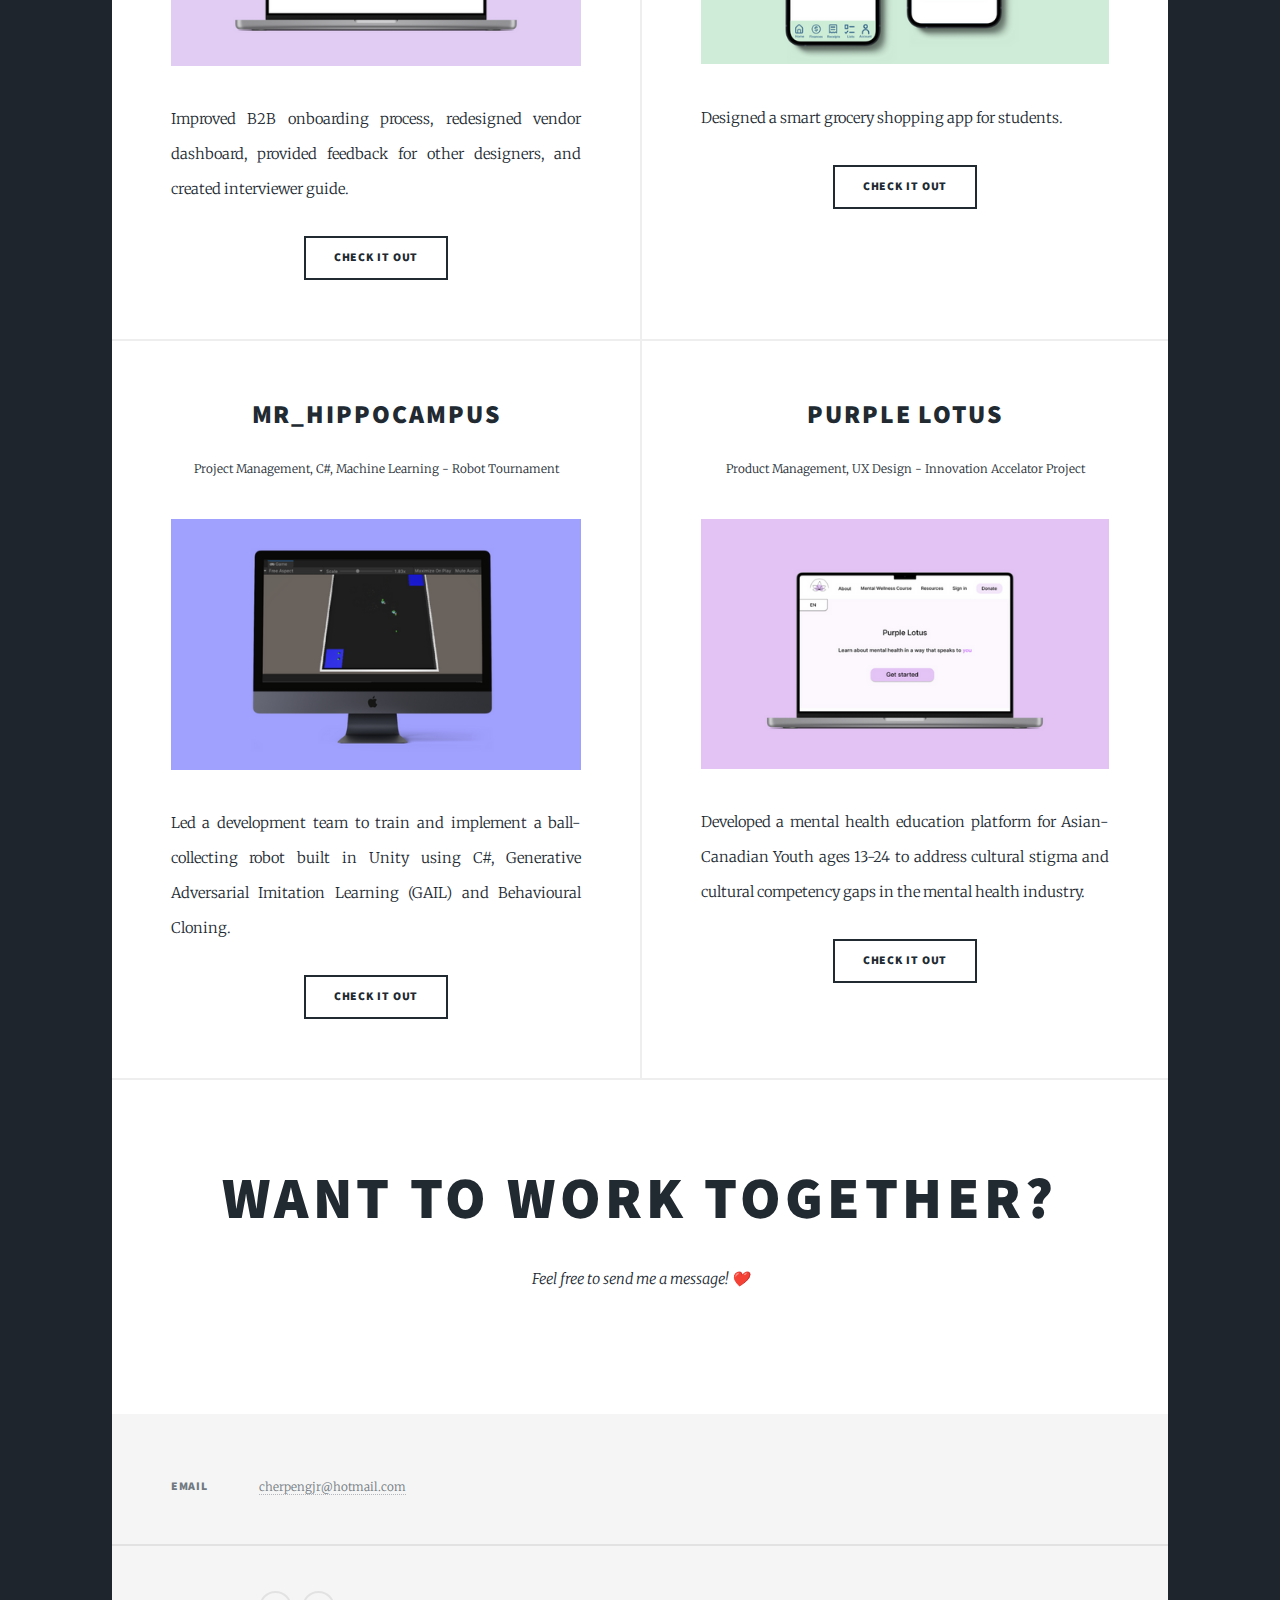
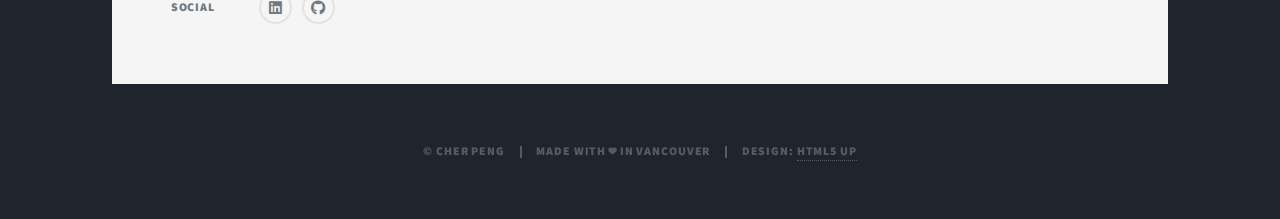
==== commit 31027c23: "Update index.html" ====
--- a/index.html
+++ b/index.html
@@ -21,7 +21,7 @@
 				<!-- Intro -->
 					<div id="intro">
 						<h1>Hi, I'm Cher &#128075;</h1>
-						<p>I'm data-driven Product Manager with a background in UX, Business and <a href="https://cogsys.ubc.ca/about-cogs-2/" target="_blank">Cognitive Systems</a>.</p>
+						<p>I'm data-driven Product Designer with a background in UX, Business and <a href="https://cogsys.ubc.ca/about-cogs-2/" target="_blank">Cognitive Systems</a>.</p>
 						<div class="centered arrow" text-align="center">
 							<ul class="actions">
 								<li><a href="#header" class="button icon solid solo fa-arrow-down scrolly">Continue</a></li>
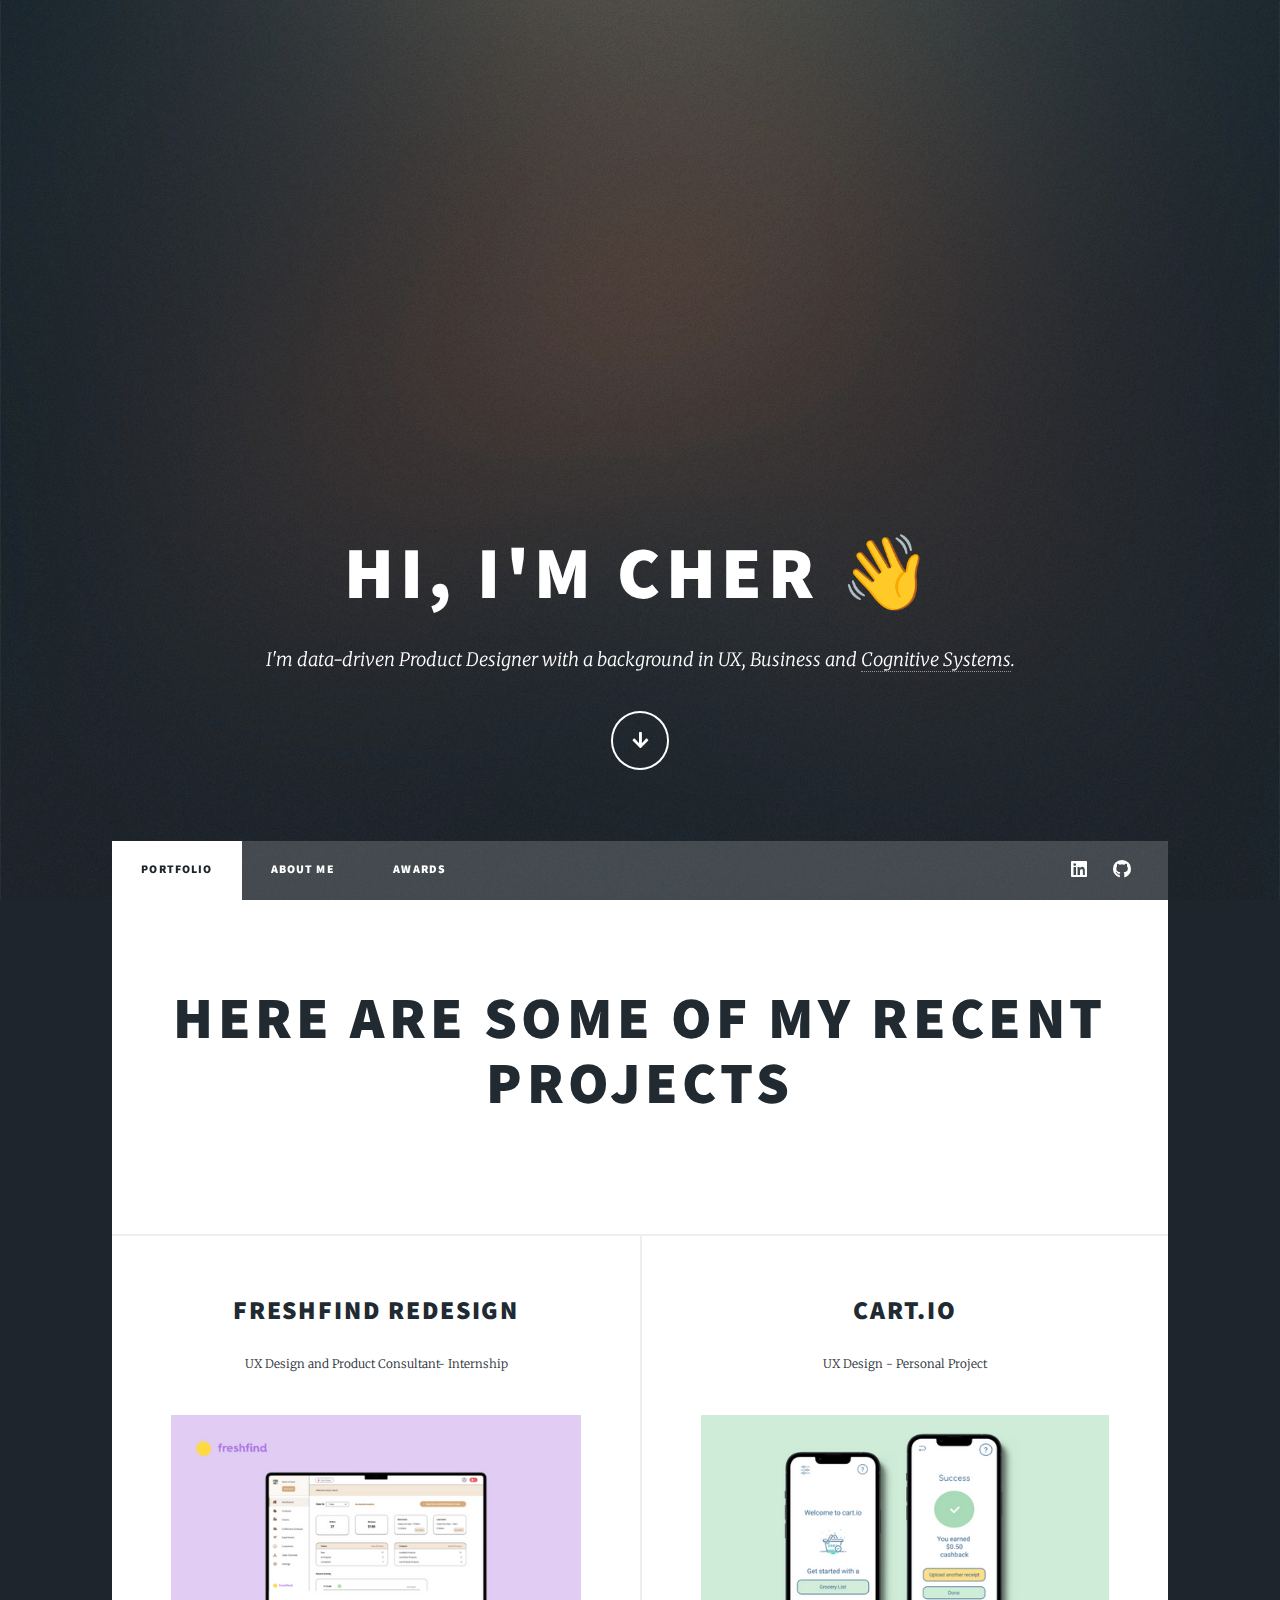
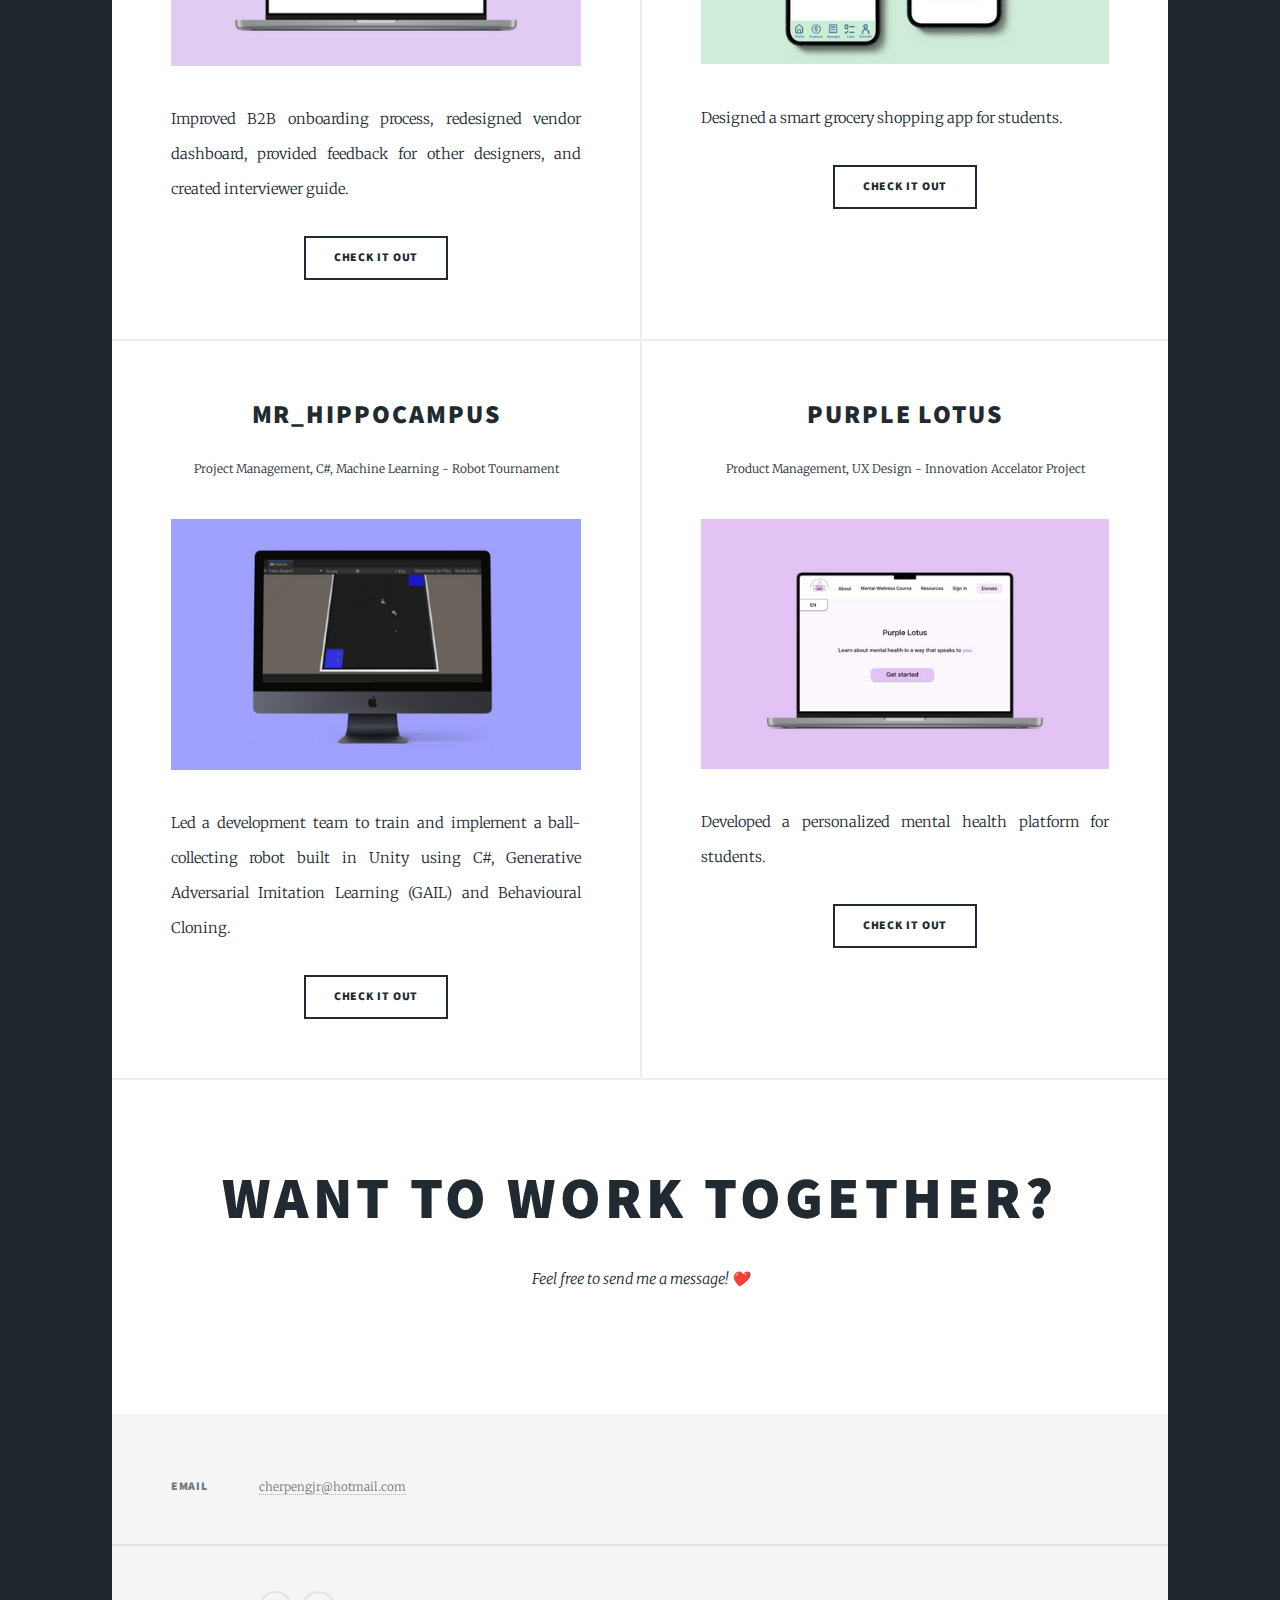
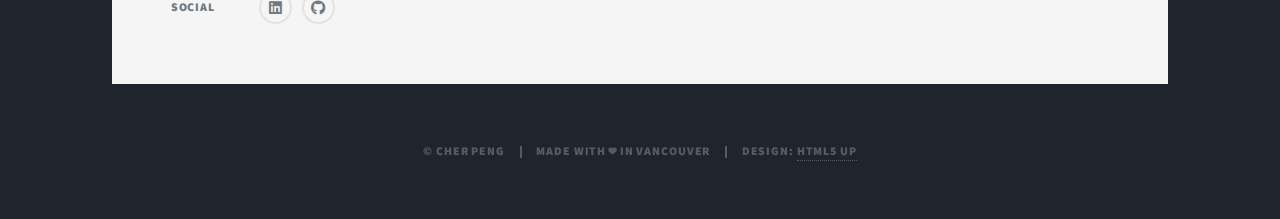
==== commit 209421ca: "Update index.html" ====
--- a/index.html
+++ b/index.html
@@ -104,8 +104,7 @@
 										<span class="date">Product Management, UX Design - Innovation Accelator Project</span>
 									</header>
 									<a href="purple.html" class="image fit"><img src="images/pic02.png" alt="" /></a>
-									<p>Developed a mental health education platform for Asian-Canadian Youth ages 13-24 to
-										address cultural stigma and cultural competency gaps in the mental health industry.</p>
+									<p>Developed a personalized mental health platform for students.</p>
 									<ul class="actions special">
 										<li><a href="purple.html" class="button">Check It Out</a></li>
 									</ul>
